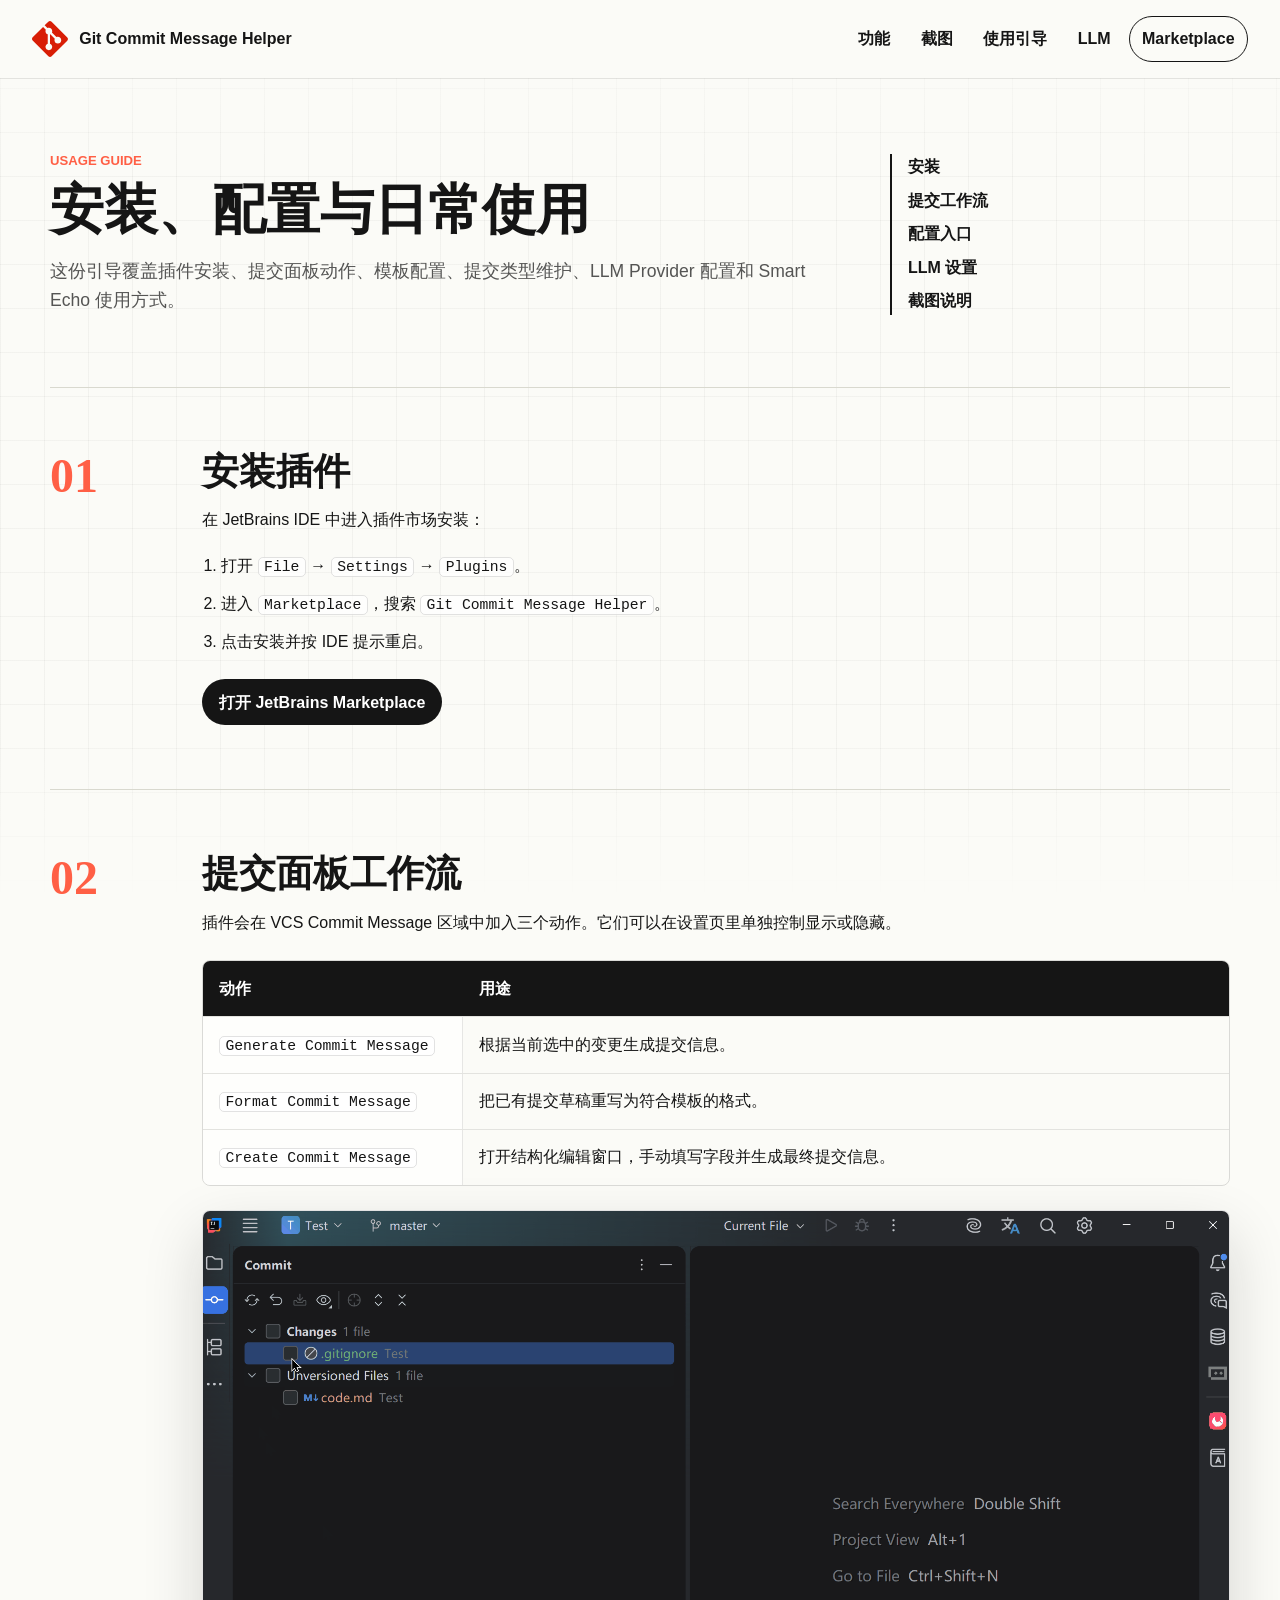
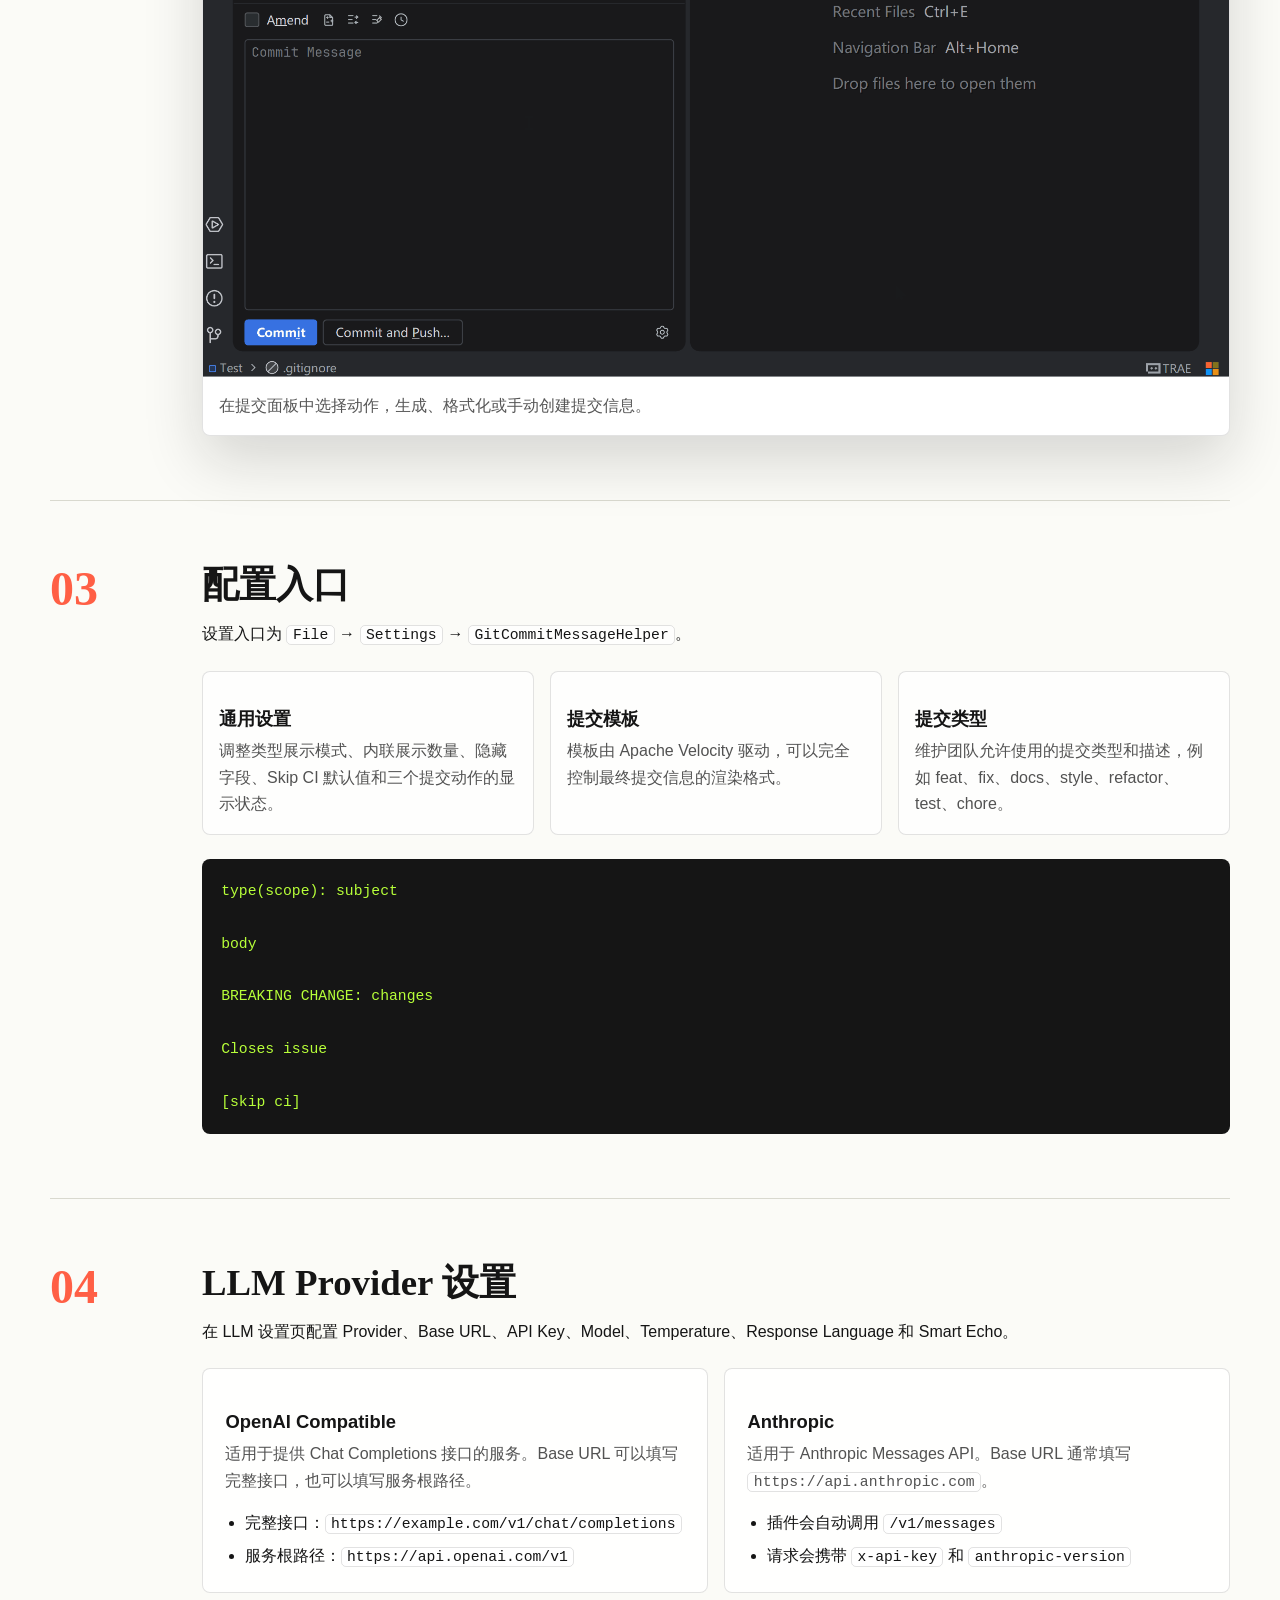
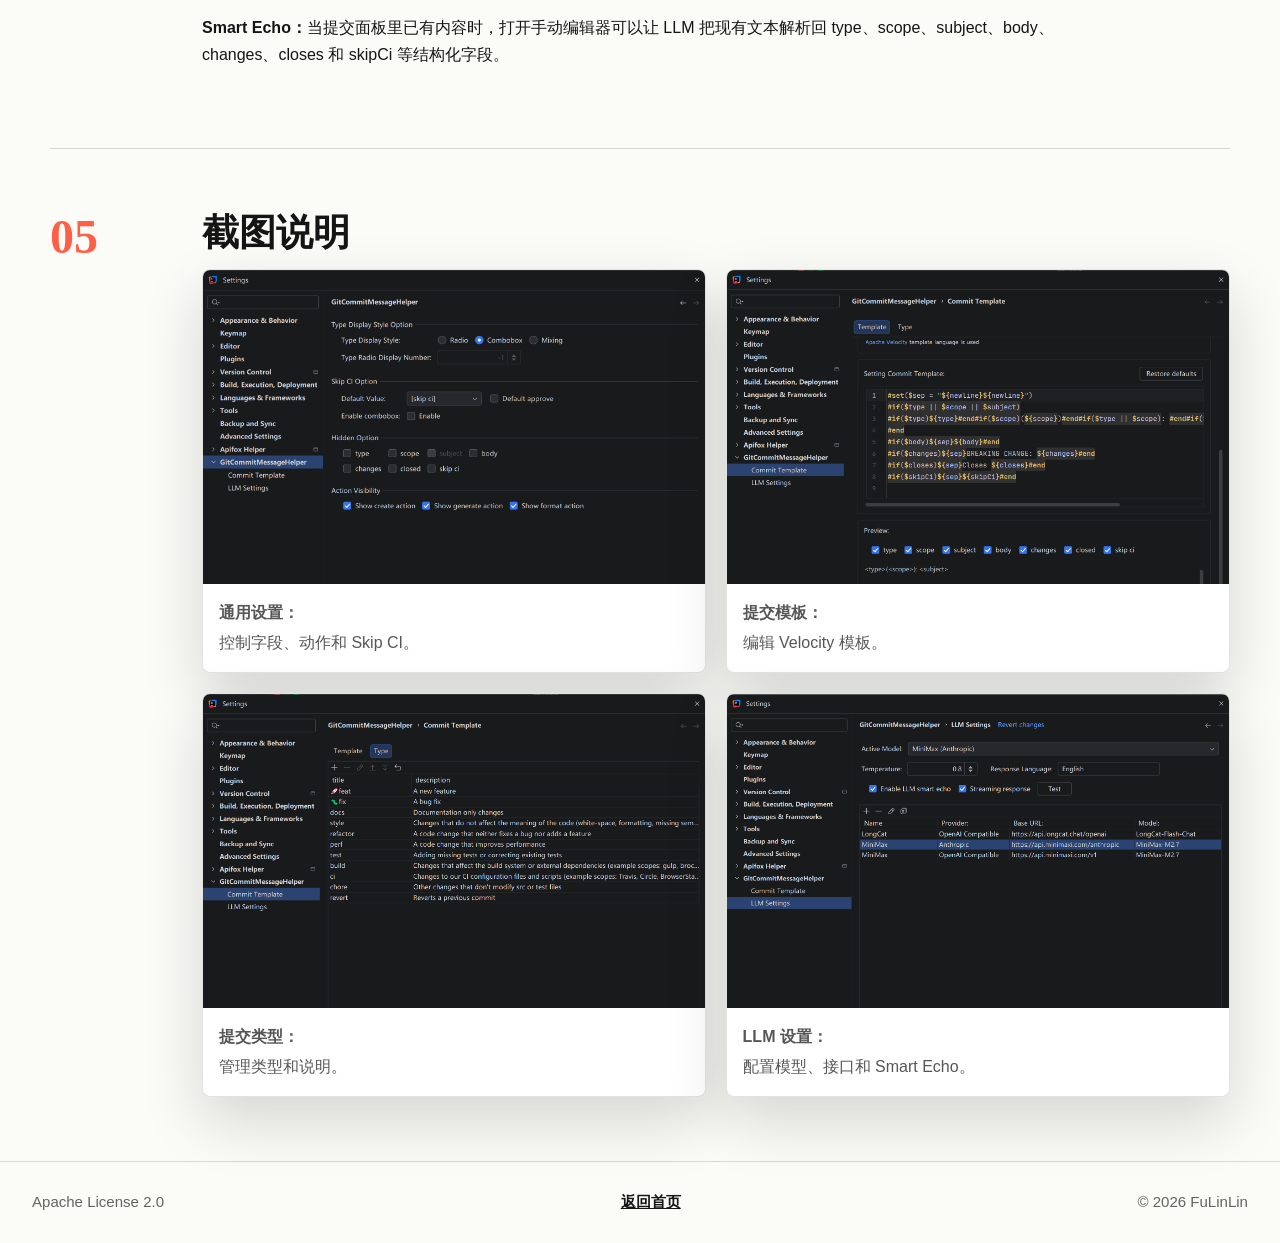
==== usage.html @ ea68f3cf "docs: add GitHub Pages site" ====
<!doctype html>
<html lang="zh-CN">
<head>
  <meta charset="utf-8">
  <meta name="viewport" content="width=device-width, initial-scale=1">
  <title>使用引导 | Git Commit Message Helper</title>
  <meta name="description" content="Git Commit Message Helper 的安装、配置、截图和 LLM 使用引导。">
  <link rel="canonical" href="https://autismsuperman.github.io/git-commit-message-helper/usage.html">
  <link rel="icon" href="assets/brand/pluginIcon.svg" type="image/svg+xml">
  <link rel="apple-touch-icon" href="assets/brand/icon.png">
  <link rel="stylesheet" href="styles.css">
</head>
<body>
  <a class="skip-link" href="#main">跳到主要内容</a>

  <header class="site-header site-header--solid" data-site-header>
    <a class="brand" href="./" aria-label="Git Commit Message Helper 首页">
      <img src="assets/brand/pluginIcon.svg" alt="" width="36" height="36">
      <span>Git Commit Message Helper</span>
    </a>

    <button class="nav-toggle" type="button" aria-label="打开导航" aria-expanded="false" data-nav-toggle>
      <span></span>
      <span></span>
    </button>

    <nav class="site-nav" aria-label="主导航" data-site-nav>
      <a href="./#features">功能</a>
      <a href="#screenshots">截图</a>
      <a href="usage.html" aria-current="page">使用引导</a>
      <a href="./#llm">LLM</a>
      <a class="nav-pill" href="https://plugins.jetbrains.com/plugin/13477-git-commit-message-helper">Marketplace</a>
    </nav>
  </header>

  <main id="main">
    <section class="guide-hero" aria-labelledby="guide-page-title">
      <div class="guide-hero__copy">
        <p class="eyebrow">Usage guide</p>
        <h1 id="guide-page-title">安装、配置与日常使用</h1>
        <p>这份引导覆盖插件安装、提交面板动作、模板配置、提交类型维护、LLM Provider 配置和 Smart Echo 使用方式。</p>
      </div>
      <nav class="guide-toc" aria-label="使用引导目录">
        <a href="#install">安装</a>
        <a href="#workflow">提交工作流</a>
        <a href="#settings">配置入口</a>
        <a href="#llm-setup">LLM 设置</a>
        <a href="#screenshots">截图说明</a>
      </nav>
    </section>

    <section class="guide-section" id="install" aria-labelledby="install-title">
      <div class="guide-section__label">01</div>
      <div class="guide-section__content">
        <h2 id="install-title">安装插件</h2>
        <p>在 JetBrains IDE 中进入插件市场安装：</p>
        <ol class="steps">
          <li>打开 <code>File</code> → <code>Settings</code> → <code>Plugins</code>。</li>
          <li>进入 <code>Marketplace</code>，搜索 <code>Git Commit Message Helper</code>。</li>
          <li>点击安装并按 IDE 提示重启。</li>
        </ol>
        <a class="button button--dark" href="https://plugins.jetbrains.com/plugin/13477-git-commit-message-helper">打开 JetBrains Marketplace</a>
      </div>
    </section>

    <section class="guide-section" id="workflow" aria-labelledby="workflow-guide-title">
      <div class="guide-section__label">02</div>
      <div class="guide-section__content">
        <h2 id="workflow-guide-title">提交面板工作流</h2>
        <p>插件会在 VCS Commit Message 区域中加入三个动作。它们可以在设置页里单独控制显示或隐藏。</p>
        <div class="action-table" role="table" aria-label="提交面板动作">
          <div role="row">
            <span role="columnheader">动作</span>
            <span role="columnheader">用途</span>
          </div>
          <div role="row">
            <span role="cell"><code>Generate Commit Message</code></span>
            <span role="cell">根据当前选中的变更生成提交信息。</span>
          </div>
          <div role="row">
            <span role="cell"><code>Format Commit Message</code></span>
            <span role="cell">把已有提交草稿重写为符合模板的格式。</span>
          </div>
          <div role="row">
            <span role="cell"><code>Create Commit Message</code></span>
            <span role="cell">打开结构化编辑窗口，手动填写字段并生成最终提交信息。</span>
          </div>
        </div>
        <figure class="guide-shot">
          <img src="assets/screenshots/operation.gif" alt="在 IntelliJ 提交面板中使用 Git Commit Message Helper 的操作演示">
          <figcaption>在提交面板中选择动作，生成、格式化或手动创建提交信息。</figcaption>
        </figure>
      </div>
    </section>

    <section class="guide-section" id="settings" aria-labelledby="settings-title">
      <div class="guide-section__label">03</div>
      <div class="guide-section__content">
        <h2 id="settings-title">配置入口</h2>
        <p>设置入口为 <code>File</code> → <code>Settings</code> → <code>GitCommitMessageHelper</code>。</p>
        <div class="settings-grid">
          <article>
            <h3>通用设置</h3>
            <p>调整类型展示模式、内联展示数量、隐藏字段、Skip CI 默认值和三个提交动作的显示状态。</p>
          </article>
          <article>
            <h3>提交模板</h3>
            <p>模板由 Apache Velocity 驱动，可以完全控制最终提交信息的渲染格式。</p>
          </article>
          <article>
            <h3>提交类型</h3>
            <p>维护团队允许使用的提交类型和描述，例如 feat、fix、docs、style、refactor、test、chore。</p>
          </article>
        </div>
        <pre class="template-sample"><code>type(scope): subject

body

BREAKING CHANGE: changes

Closes issue

[skip ci]</code></pre>
      </div>
    </section>

    <section class="guide-section" id="llm-setup" aria-labelledby="llm-setup-title">
      <div class="guide-section__label">04</div>
      <div class="guide-section__content">
        <h2 id="llm-setup-title">LLM Provider 设置</h2>
        <p>在 LLM 设置页配置 Provider、Base URL、API Key、Model、Temperature、Response Language 和 Smart Echo。</p>
        <div class="provider-grid provider-grid--guide">
          <article class="provider">
            <h3>OpenAI Compatible</h3>
            <p>适用于提供 Chat Completions 接口的服务。Base URL 可以填写完整接口，也可以填写服务根路径。</p>
            <ul>
              <li>完整接口：<code>https://example.com/v1/chat/completions</code></li>
              <li>服务根路径：<code>https://api.openai.com/v1</code></li>
            </ul>
          </article>
          <article class="provider">
            <h3>Anthropic</h3>
            <p>适用于 Anthropic Messages API。Base URL 通常填写 <code>https://api.anthropic.com</code>。</p>
            <ul>
              <li>插件会自动调用 <code>/v1/messages</code></li>
              <li>请求会携带 <code>x-api-key</code> 和 <code>anthropic-version</code></li>
            </ul>
          </article>
        </div>
        <p><strong>Smart Echo：</strong>当提交面板里已有内容时，打开手动编辑器可以让 LLM 把现有文本解析回 type、scope、subject、body、changes、closes 和 skipCi 等结构化字段。</p>
      </div>
    </section>

    <section class="guide-section" id="screenshots" aria-labelledby="screenshots-guide-title">
      <div class="guide-section__label">05</div>
      <div class="guide-section__content">
        <h2 id="screenshots-guide-title">截图说明</h2>
        <div class="manual-gallery">
          <figure>
            <img src="assets/screenshots/settings-0.png" alt="通用设置截图">
            <figcaption><strong>通用设置：</strong>控制字段、动作和 Skip CI。</figcaption>
          </figure>
          <figure>
            <img src="assets/screenshots/settings-1.png" alt="提交模板设置截图">
            <figcaption><strong>提交模板：</strong>编辑 Velocity 模板。</figcaption>
          </figure>
          <figure>
            <img src="assets/screenshots/settings-2.png" alt="提交类型设置截图">
            <figcaption><strong>提交类型：</strong>管理类型和说明。</figcaption>
          </figure>
          <figure>
            <img src="assets/screenshots/settings-3.png" alt="LLM 设置截图">
            <figcaption><strong>LLM 设置：</strong>配置模型、接口和 Smart Echo。</figcaption>
          </figure>
        </div>
      </div>
    </section>
  </main>

  <footer class="site-footer">
    <span>Apache License 2.0</span>
    <span><a href="./">返回首页</a></span>
    <span>© <span data-year></span> FuLinLin</span>
  </footer>

  <script src="app.js"></script>
</body>
</html>
---- styles.css ----
:root {
  --ink: #151515;
  --ink-2: #2b2c2b;
  --paper: #fbfbf7;
  --paper-2: #efefe7;
  --line: #d9d9cf;
  --green: #b7ff39;
  --teal: #00a8a8;
  --coral: #ff5f45;
  --gold: #d9a321;
  --white: #ffffff;
  --shadow: 0 24px 60px rgba(21, 21, 21, 0.16);
}

* {
  box-sizing: border-box;
}

html {
  scroll-behavior: smooth;
}

body {
  margin: 0;
  background: var(--paper);
  color: var(--ink);
  font-family: Aptos, "Segoe UI", "Microsoft YaHei", sans-serif;
  font-size: 16px;
  line-height: 1.65;
  letter-spacing: 0;
}

body::before {
  position: fixed;
  inset: 0;
  z-index: -1;
  pointer-events: none;
  content: "";
  background:
    linear-gradient(90deg, rgba(21, 21, 21, 0.04) 1px, transparent 1px),
    linear-gradient(rgba(21, 21, 21, 0.035) 1px, transparent 1px);
  background-size: 44px 44px;
  mask-image: linear-gradient(to bottom, transparent, black 18%, black 82%, transparent);
}

a {
  color: inherit;
}

img {
  display: block;
  max-width: 100%;
}

code {
  border: 1px solid rgba(21, 21, 21, 0.12);
  border-radius: 5px;
  background: rgba(255, 255, 255, 0.72);
  padding: 0.05rem 0.34rem;
  font-family: "Cascadia Mono", "JetBrains Mono", Consolas, monospace;
  font-size: 0.92em;
}

.skip-link {
  position: fixed;
  top: 12px;
  left: 12px;
  z-index: 80;
  transform: translateY(-150%);
  border-radius: 999px;
  background: var(--green);
  color: var(--ink);
  padding: 0.55rem 0.85rem;
  font-weight: 800;
  text-decoration: none;
}

.skip-link:focus {
  transform: translateY(0);
}

.site-header {
  position: fixed;
  top: 0;
  left: 0;
  right: 0;
  z-index: 70;
  display: flex;
  align-items: center;
  justify-content: space-between;
  gap: 1rem;
  padding: 16px 32px;
  color: var(--white);
  transition: background 180ms ease, box-shadow 180ms ease, color 180ms ease;
}

.site-header.is-scrolled,
.site-header--solid {
  background: rgba(251, 251, 247, 0.94);
  color: var(--ink);
  box-shadow: 0 1px 0 rgba(21, 21, 21, 0.1);
  backdrop-filter: blur(18px);
}

.brand {
  display: inline-flex;
  align-items: center;
  gap: 0.7rem;
  min-width: 0;
  font-weight: 850;
  text-decoration: none;
}

.brand img {
  flex: 0 0 auto;
  border-radius: 8px;
}

.brand span {
  overflow: hidden;
  text-overflow: ellipsis;
  white-space: nowrap;
}

.site-nav {
  display: flex;
  align-items: center;
  gap: 0.35rem;
  font-weight: 760;
}

.site-nav a {
  border-radius: 999px;
  padding: 0.54rem 0.78rem;
  text-decoration: none;
}

.site-nav a:hover,
.site-nav a:focus-visible {
  background: rgba(255, 255, 255, 0.15);
  outline: none;
}

.site-header.is-scrolled .site-nav a:hover,
.site-header.is-scrolled .site-nav a:focus-visible,
.site-header--solid .site-nav a:hover,
.site-header--solid .site-nav a:focus-visible {
  background: rgba(21, 21, 21, 0.07);
}

.site-nav .nav-pill {
  border: 1px solid currentColor;
}

.nav-toggle {
  display: none;
  position: relative;
  width: 44px;
  height: 44px;
  border: 1px solid currentColor;
  border-radius: 999px;
  background: transparent;
  color: inherit;
}

.nav-toggle span {
  position: absolute;
  left: 12px;
  right: 12px;
  height: 2px;
  background: currentColor;
  transition: transform 180ms ease, top 180ms ease;
}

.nav-toggle span:first-child {
  top: 16px;
}

.nav-toggle span:last-child {
  top: 25px;
}

.nav-toggle[aria-expanded="true"] span:first-child {
  top: 21px;
  transform: rotate(45deg);
}

.nav-toggle[aria-expanded="true"] span:last-child {
  top: 21px;
  transform: rotate(-45deg);
}

.hero {
  position: relative;
  display: flex;
  align-items: flex-end;
  min-height: 88vh;
  overflow: hidden;
  background: var(--ink);
  color: var(--white);
}

.hero__image {
  position: absolute;
  inset: 0;
  width: 100%;
  height: 100%;
  object-fit: cover;
  opacity: 0.58;
  filter: saturate(1.05) contrast(1.02);
}

.hero__shade {
  position: absolute;
  inset: 0;
  background:
    linear-gradient(90deg, rgba(21, 21, 21, 0.94), rgba(21, 21, 21, 0.72) 46%, rgba(21, 21, 21, 0.22)),
    linear-gradient(0deg, rgba(21, 21, 21, 0.84), transparent 42%);
}

.hero__content {
  position: relative;
  width: min(1180px, calc(100% - 48px));
  margin: 0 auto;
  padding: 160px 0 76px;
}

.hero__kicker,
.eyebrow {
  margin: 0 0 0.78rem;
  color: var(--coral);
  font-size: 0.82rem;
  font-weight: 900;
  text-transform: uppercase;
}

.hero h1,
.guide-hero h1,
.section h2,
.cta h2 {
  margin: 0;
  font-family: Georgia, "Times New Roman", "Microsoft YaHei", serif;
  font-weight: 700;
  line-height: 0.98;
  letter-spacing: 0;
}

.hero h1 {
  max-width: 880px;
  font-size: 5.7rem;
}

.hero h1 span {
  display: block;
}

.hero__lead {
  max-width: 760px;
  margin: 1.35rem 0 0;
  font-size: 1.22rem;
  color: rgba(255, 255, 255, 0.86);
}

.hero__actions,
.cta__actions {
  display: flex;
  flex-wrap: wrap;
  gap: 0.8rem;
  margin-top: 2rem;
}

.button {
  display: inline-flex;
  align-items: center;
  justify-content: center;
  gap: 0.55rem;
  min-height: 46px;
  border: 1px solid transparent;
  border-radius: 999px;
  padding: 0.72rem 1rem;
  font-weight: 860;
  line-height: 1.2;
  text-decoration: none;
  transition: transform 160ms ease, box-shadow 160ms ease, background 160ms ease;
}

.button:hover,
.button:focus-visible {
  transform: translateY(-2px);
  outline: none;
}

.button--primary {
  background: var(--green);
  color: var(--ink);
  box-shadow: 0 10px 28px rgba(183, 255, 57, 0.25);
}

.button--ghost {
  border-color: rgba(255, 255, 255, 0.46);
  color: var(--white);
  background: rgba(255, 255, 255, 0.08);
}

.button--dark {
  background: var(--ink);
  color: var(--white);
}

.button--ghost-dark {
  border-color: rgba(21, 21, 21, 0.28);
  color: var(--ink);
  background: rgba(255, 255, 255, 0.4);
}

.signal-list {
  display: flex;
  flex-wrap: wrap;
  gap: 0.65rem;
  margin: 2.1rem 0 0;
  padding: 0;
  list-style: none;
}

.signal-list li {
  border: 1px solid rgba(255, 255, 255, 0.28);
  border-radius: 999px;
  background: rgba(255, 255, 255, 0.08);
  padding: 0.42rem 0.72rem;
  color: rgba(255, 255, 255, 0.85);
  font-weight: 760;
}

.intro-band {
  display: grid;
  grid-template-columns: repeat(3, minmax(0, 1fr));
  border-bottom: 1px solid var(--line);
  background: var(--green);
}

.intro-band__item {
  display: flex;
  align-items: baseline;
  justify-content: center;
  gap: 0.75rem;
  min-height: 118px;
  border-right: 1px solid rgba(21, 21, 21, 0.2);
  padding: 1.25rem;
  font-weight: 820;
}

.intro-band__item:last-child {
  border-right: 0;
}

.metric {
  font-family: Georgia, "Times New Roman", serif;
  font-size: 2.4rem;
  font-weight: 700;
  line-height: 1;
}

.section {
  width: min(1180px, calc(100% - 48px));
  margin: 0 auto;
  padding: 104px 0;
}

.section--tight {
  padding-top: 92px;
}

.section--ink {
  width: 100%;
  margin: 0;
  padding: 108px max(24px, calc((100vw - 1180px) / 2));
  background: var(--ink);
  color: var(--white);
}

.section--guide {
  display: grid;
  grid-template-columns: 0.76fr 1.24fr;
  gap: 3rem;
  align-items: start;
  border-top: 1px solid var(--line);
  border-bottom: 1px solid var(--line);
}

.section__heading {
  max-width: 820px;
  margin-bottom: 2.5rem;
}

.section__heading--split {
  display: flex;
  align-items: end;
  justify-content: space-between;
  gap: 1.5rem;
  max-width: none;
}

.section h2,
.cta h2,
.guide-hero h1 {
  font-size: 3.4rem;
}

.section__heading p:not(.eyebrow) {
  margin: 0.8rem 0 0;
}

.feature-grid {
  display: grid;
  grid-template-columns: repeat(4, minmax(0, 1fr));
  gap: 1rem;
}

.feature-card {
  min-height: 268px;
  border: 1px solid rgba(21, 21, 21, 0.12);
  border-radius: 8px;
  background: rgba(255, 255, 255, 0.76);
  padding: 1.25rem;
  box-shadow: 0 10px 24px rgba(21, 21, 21, 0.06);
}

.feature-card__icon {
  display: inline-flex;
  align-items: center;
  justify-content: center;
  min-width: 42px;
  height: 30px;
  border-radius: 999px;
  background: var(--ink);
  color: var(--green);
  padding: 0 0.5rem;
  font-family: "Cascadia Mono", Consolas, monospace;
  font-size: 0.82rem;
  font-weight: 900;
}

.feature-card h3,
.workflow__step h3,
.guide-item h3,
.provider h3,
.settings-grid h3 {
  margin: 1.2rem 0 0.55rem;
  font-size: 1.15rem;
  line-height: 1.2;
}

.feature-card p,
.workflow__step p,
.guide-item p,
.provider p,
.settings-grid p {
  margin: 0;
  color: rgba(21, 21, 21, 0.74);
}

.section--ink .eyebrow {
  color: var(--green);
}

.workflow {
  display: grid;
  grid-template-columns: repeat(3, minmax(0, 1fr));
  gap: 1px;
  background: rgba(255, 255, 255, 0.14);
}

.workflow__step {
  min-height: 240px;
  background: var(--ink);
  padding: 1.4rem;
}

.workflow__step span {
  color: var(--green);
  font-family: Georgia, "Times New Roman", serif;
  font-size: 2rem;
  font-weight: 700;
}

.workflow__step p {
  color: rgba(255, 255, 255, 0.72);
}

.gallery-grid {
  display: grid;
  grid-template-columns: repeat(2, minmax(0, 1fr));
  gap: 1.2rem;
}

.shot {
  margin: 0;
  border: 1px solid rgba(21, 21, 21, 0.12);
  border-radius: 8px;
  overflow: hidden;
  background: var(--white);
  box-shadow: var(--shadow);
}

.shot--wide {
  grid-column: 1 / -1;
}

.shot__button {
  display: block;
  width: 100%;
  border: 0;
  background: var(--ink);
  padding: 0;
  cursor: zoom-in;
}

.shot__button img {
  width: 100%;
  aspect-ratio: 16 / 9;
  object-fit: cover;
  object-position: top left;
  transition: opacity 180ms ease, transform 220ms ease;
}

.shot__button:hover img,
.shot__button:focus-visible img {
  opacity: 0.88;
  transform: scale(1.01);
}

.shot figcaption,
.guide-shot figcaption,
.manual-gallery figcaption {
  display: grid;
  gap: 0.25rem;
  padding: 1rem;
  color: rgba(21, 21, 21, 0.72);
}

.shot figcaption strong {
  color: var(--ink);
}

.text-link {
  color: var(--teal);
  font-weight: 850;
  text-decoration-thickness: 2px;
  text-underline-offset: 5px;
}

.guide-list {
  display: grid;
  gap: 1rem;
}

.guide-item {
  display: grid;
  grid-template-columns: auto 1fr;
  gap: 1rem;
  border-top: 1px solid var(--line);
  padding-top: 1rem;
}

.guide-item__index {
  color: var(--coral);
  font-family: Georgia, "Times New Roman", serif;
  font-size: 1.8rem;
  font-weight: 700;
  line-height: 1;
}

.section--guide .button {
  grid-column: 2;
  justify-self: start;
  margin-top: 0.8rem;
}

.provider-grid {
  display: grid;
  grid-template-columns: repeat(2, minmax(0, 1fr));
  gap: 1rem;
}

.provider {
  border: 1px solid rgba(21, 21, 21, 0.12);
  border-radius: 8px;
  background: rgba(255, 255, 255, 0.82);
  padding: 1.4rem;
}

.provider ul {
  margin: 1rem 0 0;
  padding-left: 1.2rem;
}

.provider li + li {
  margin-top: 0.4rem;
}

.cta {
  display: flex;
  align-items: center;
  justify-content: space-between;
  gap: 2rem;
  margin: 24px;
  border-radius: 8px;
  background:
    linear-gradient(135deg, rgba(183, 255, 57, 0.94), rgba(0, 168, 168, 0.34)),
    var(--green);
  padding: 58px max(24px, calc((100vw - 1180px) / 2));
}

.cta .eyebrow {
  color: var(--ink);
}

.site-footer {
  display: flex;
  align-items: center;
  justify-content: space-between;
  gap: 1rem;
  padding: 28px 32px;
  border-top: 1px solid var(--line);
  color: rgba(21, 21, 21, 0.66);
  font-size: 0.94rem;
}

.site-footer a {
  color: var(--ink);
  font-weight: 760;
}

.preview-dialog {
  width: min(1120px, calc(100% - 32px));
  max-height: calc(100vh - 32px);
  border: 0;
  border-radius: 8px;
  background: var(--paper);
  padding: 1rem;
  box-shadow: 0 30px 90px rgba(0, 0, 0, 0.44);
}

.preview-dialog::backdrop {
  background: rgba(0, 0, 0, 0.68);
}

.preview-dialog h2 {
  margin: 0 3rem 1rem 0;
  font-size: 1.2rem;
}

.preview-dialog img {
  width: 100%;
  max-height: calc(100vh - 132px);
  object-fit: contain;
  background: var(--ink);
}

.dialog-close {
  position: absolute;
  top: 0.75rem;
  right: 0.75rem;
  width: 38px;
  height: 38px;
  border: 1px solid var(--line);
  border-radius: 999px;
  background: var(--white);
  font-size: 1.35rem;
  line-height: 1;
}

.guide-hero {
  display: grid;
  grid-template-columns: minmax(0, 1fr) 340px;
  gap: 3rem;
  align-items: end;
  width: min(1180px, calc(100% - 48px));
  margin: 0 auto;
  padding: 150px 0 72px;
}

.guide-hero__copy p:last-child {
  max-width: 760px;
  margin: 1.2rem 0 0;
  font-size: 1.1rem;
  color: rgba(21, 21, 21, 0.72);
}

.guide-toc {
  display: grid;
  gap: 0.45rem;
  border-left: 2px solid var(--ink);
  padding-left: 1rem;
  font-weight: 820;
}

.guide-toc a {
  text-decoration: none;
}

.guide-toc a:hover,
.guide-toc a:focus-visible {
  color: var(--teal);
  outline: none;
}

.guide-section {
  display: grid;
  grid-template-columns: 120px minmax(0, 1fr);
  gap: 2rem;
  width: min(1180px, calc(100% - 48px));
  margin: 0 auto;
  border-top: 1px solid var(--line);
  padding: 64px 0;
}

.guide-section__label {
  position: sticky;
  top: 96px;
  align-self: start;
  color: var(--coral);
  font-family: Georgia, "Times New Roman", serif;
  font-size: 3rem;
  font-weight: 700;
  line-height: 1;
}

.guide-section h2 {
  margin: 0 0 1rem;
  font-family: Georgia, "Times New Roman", "Microsoft YaHei", serif;
  font-size: 2.3rem;
  line-height: 1.08;
}

.guide-section p {
  max-width: 860px;
}

.steps {
  display: grid;
  gap: 0.72rem;
  margin: 1.2rem 0 1.5rem;
  padding-left: 1.2rem;
}

.action-table {
  display: grid;
  margin: 1.5rem 0;
  border: 1px solid rgba(21, 21, 21, 0.14);
  border-radius: 8px;
  overflow: hidden;
}

.action-table [role="row"] {
  display: grid;
  grid-template-columns: 260px 1fr;
}

.action-table [role="row"] + [role="row"] {
  border-top: 1px solid rgba(21, 21, 21, 0.1);
}

.action-table [role="columnheader"],
.action-table [role="cell"] {
  padding: 0.9rem 1rem;
}

.action-table [role="columnheader"] {
  background: var(--ink);
  color: var(--white);
  font-weight: 860;
}

.action-table [role="cell"]:first-child {
  border-right: 1px solid rgba(21, 21, 21, 0.1);
  background: rgba(255, 255, 255, 0.62);
}

.guide-shot,
.manual-gallery figure {
  margin: 1.5rem 0 0;
  border: 1px solid rgba(21, 21, 21, 0.12);
  border-radius: 8px;
  overflow: hidden;
  background: var(--white);
  box-shadow: var(--shadow);
}

.guide-shot img {
  width: 100%;
}

.settings-grid {
  display: grid;
  grid-template-columns: repeat(3, minmax(0, 1fr));
  gap: 1rem;
  margin-top: 1.5rem;
}

.settings-grid article {
  border: 1px solid rgba(21, 21, 21, 0.12);
  border-radius: 8px;
  background: rgba(255, 255, 255, 0.78);
  padding: 1rem;
}

.template-sample {
  overflow-x: auto;
  margin: 1.5rem 0 0;
  border-radius: 8px;
  background: var(--ink);
  color: var(--green);
  padding: 1.2rem;
}

.template-sample code {
  border: 0;
  background: transparent;
  color: inherit;
  padding: 0;
}

.provider-grid--guide {
  margin: 1.4rem 0;
}

.manual-gallery {
  display: grid;
  grid-template-columns: repeat(2, minmax(0, 1fr));
  gap: 1.2rem;
}

.manual-gallery figure {
  margin: 0;
}

.manual-gallery img {
  width: 100%;
  aspect-ratio: 16 / 10;
  object-fit: cover;
  object-position: top left;
}

@media (max-width: 980px) {
  .site-header {
    padding: 14px 20px;
  }

  .nav-toggle {
    display: inline-flex;
  }

  .site-nav {
    position: fixed;
    top: 68px;
    left: 16px;
    right: 16px;
    display: none;
    border: 1px solid rgba(21, 21, 21, 0.12);
    border-radius: 8px;
    background: rgba(251, 251, 247, 0.98);
    color: var(--ink);
    padding: 0.6rem;
    box-shadow: var(--shadow);
  }

  .site-nav.is-open {
    display: grid;
  }

  .site-nav a {
    border-radius: 6px;
  }

  .hero {
    min-height: 760px;
  }

  .hero__shade {
    background:
      linear-gradient(90deg, rgba(21, 21, 21, 0.94), rgba(21, 21, 21, 0.68)),
      linear-gradient(0deg, rgba(21, 21, 21, 0.86), transparent 44%);
  }

  .hero h1 {
    font-size: 4rem;
  }

  .feature-grid,
  .workflow,
  .provider-grid,
  .settings-grid {
    grid-template-columns: repeat(2, minmax(0, 1fr));
  }

  .section--guide,
  .guide-hero {
    grid-template-columns: 1fr;
  }

  .section--guide .button {
    grid-column: 1;
  }

  .guide-section {
    grid-template-columns: 84px minmax(0, 1fr);
  }
}

@media (max-width: 720px) {
  body {
    font-size: 15px;
  }

  .brand span {
    max-width: 230px;
  }

  .hero {
    min-height: 700px;
  }

  .hero__content {
    width: min(100% - 32px, 1180px);
    padding: 128px 0 54px;
  }

  .hero h1,
  .section h2,
  .cta h2,
  .guide-hero h1 {
    font-size: 2.6rem;
  }

  .hero__lead {
    font-size: 1.04rem;
  }

  .intro-band {
    grid-template-columns: 1fr;
  }

  .intro-band__item {
    justify-content: flex-start;
    min-height: 86px;
    border-right: 0;
    border-bottom: 1px solid rgba(21, 21, 21, 0.2);
  }

  .intro-band__item:last-child {
    border-bottom: 0;
  }

  .section,
  .guide-hero,
  .guide-section {
    width: min(100% - 32px, 1180px);
  }

  .section {
    padding: 72px 0;
  }

  .section--ink {
    width: 100%;
    padding: 72px 16px;
  }

  .section__heading--split {
    align-items: start;
    flex-direction: column;
  }

  .feature-grid,
  .workflow,
  .gallery-grid,
  .provider-grid,
  .settings-grid,
  .manual-gallery {
    grid-template-columns: 1fr;
  }

  .feature-card,
  .workflow__step {
    min-height: auto;
  }

  .cta {
    flex-direction: column;
    align-items: flex-start;
    margin: 16px;
    padding: 38px 20px;
  }

  .site-footer {
    align-items: flex-start;
    flex-direction: column;
    padding: 24px 20px;
  }

  .guide-hero {
    padding: 120px 0 48px;
  }

  .guide-section {
    grid-template-columns: 1fr;
    gap: 1rem;
    padding: 48px 0;
  }

  .guide-section__label {
    position: static;
    font-size: 2rem;
  }

  .action-table [role="row"] {
    grid-template-columns: 1fr;
  }

  .action-table [role="cell"]:first-child {
    border-right: 0;
    border-bottom: 1px solid rgba(21, 21, 21, 0.1);
  }
}

@media (max-width: 440px) {
  .site-header {
    padding: 12px 14px;
  }

  .brand span {
    max-width: 184px;
    font-size: 0.94rem;
  }

  .hero h1,
  .section h2,
  .cta h2,
  .guide-hero h1 {
    font-size: 2.1rem;
  }

  .button {
    width: 100%;
  }

  .hero__actions,
  .cta__actions {
    width: 100%;
  }
}

@media (prefers-reduced-motion: reduce) {
  *,
  *::before,
  *::after {
    scroll-behavior: auto !important;
    transition-duration: 0.01ms !important;
    animation-duration: 0.01ms !important;
    animation-iteration-count: 1 !important;
  }
}
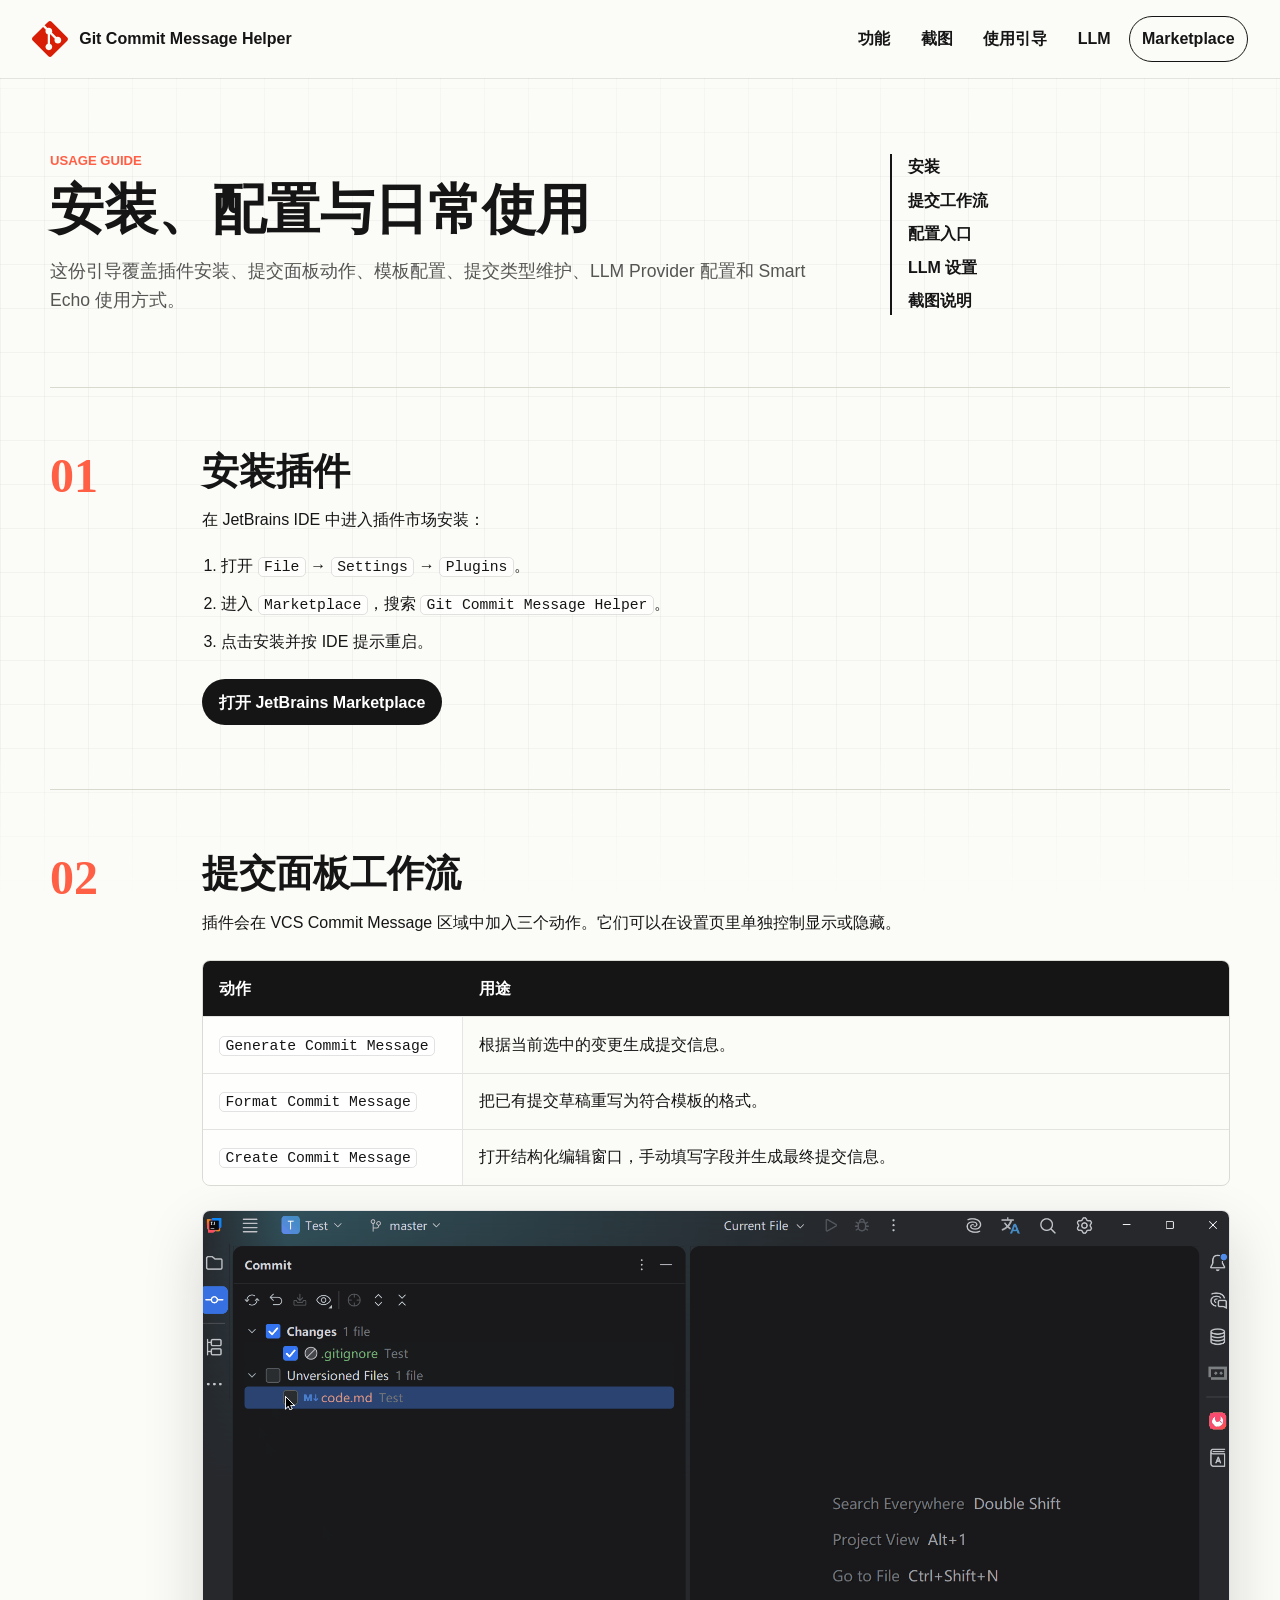
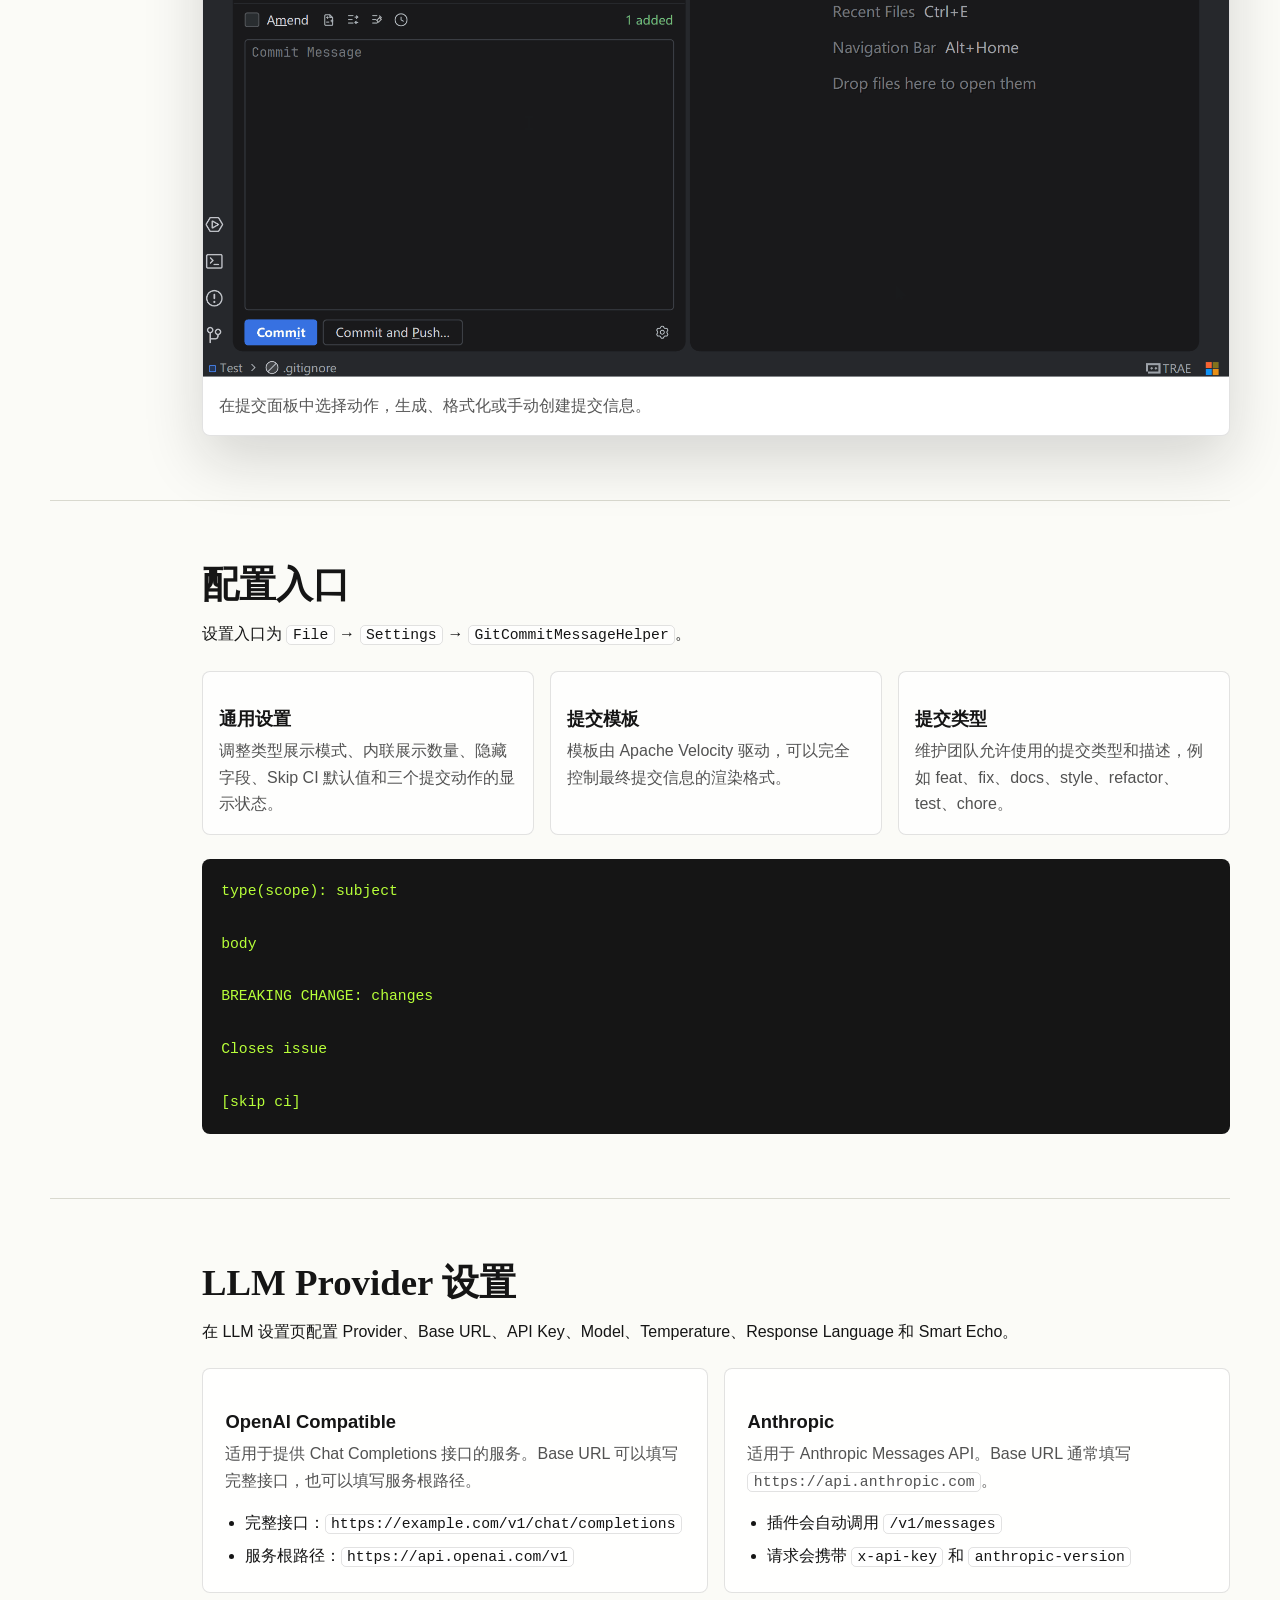
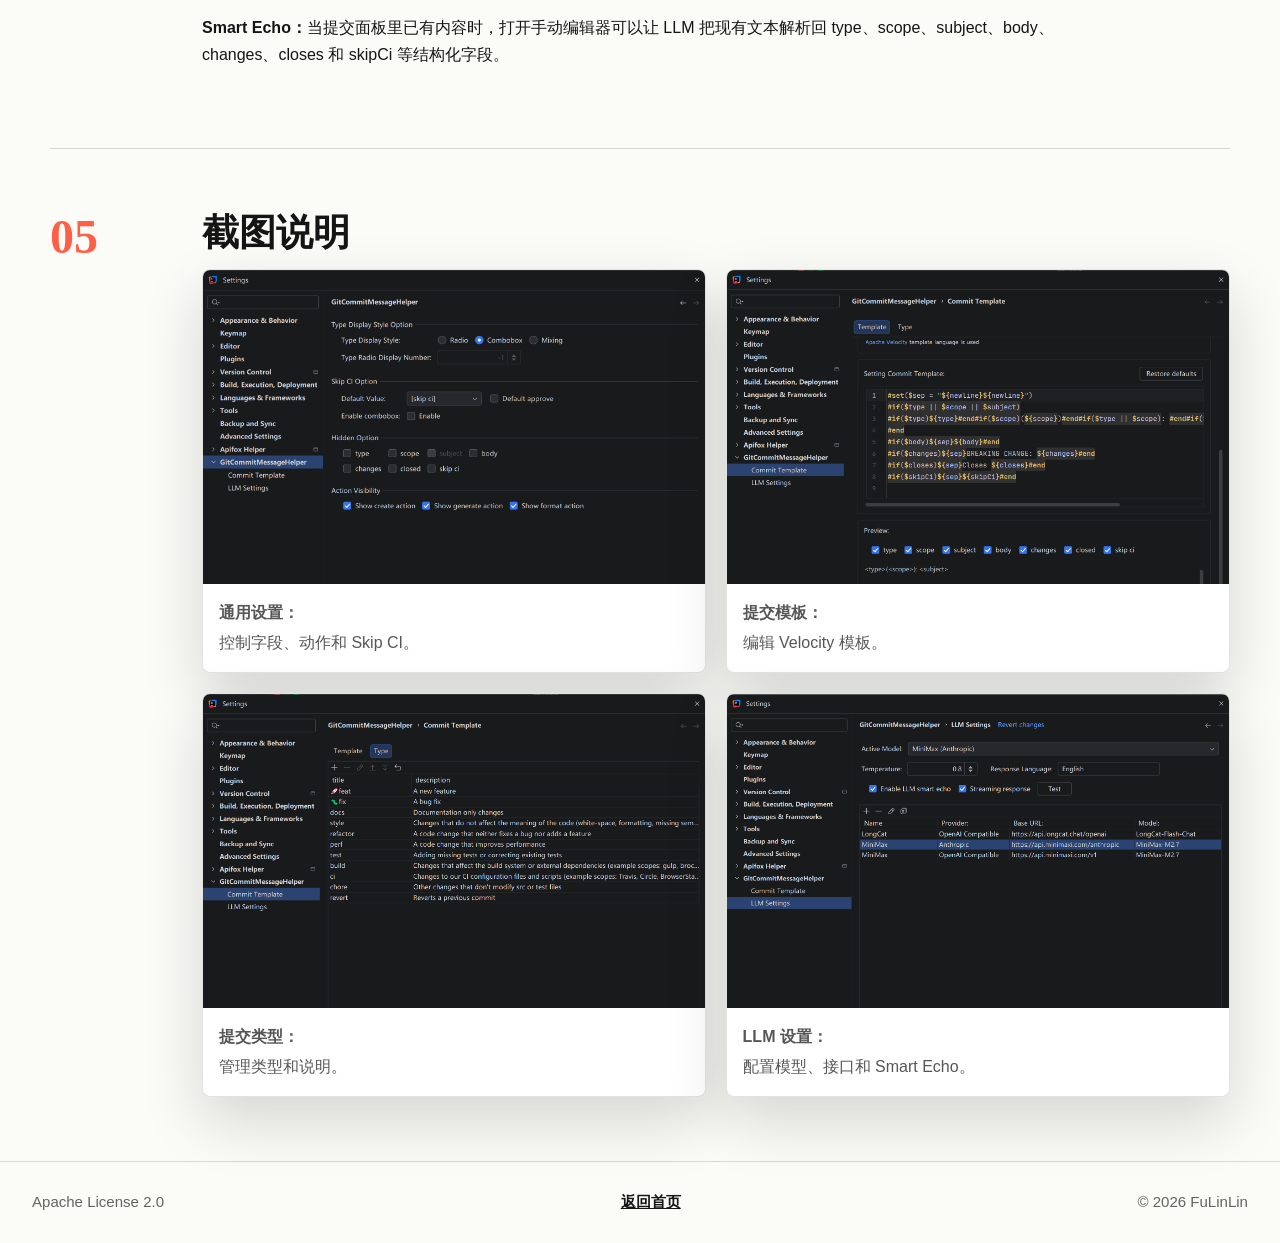
==== commit 236a15e4: "docs: update Pages custom domain" ====
--- a/usage.html
+++ b/usage.html
@@ -5,7 +5,7 @@
   <meta name="viewport" content="width=device-width, initial-scale=1">
   <title>使用引导 | Git Commit Message Helper</title>
   <meta name="description" content="Git Commit Message Helper 的安装、配置、截图和 LLM 使用引导。">
-  <link rel="canonical" href="https://autismsuperman.github.io/git-commit-message-helper/usage.html">
+  <link rel="canonical" href="https://commit.wangfulin.com/usage.html">
   <link rel="icon" href="assets/brand/pluginIcon.svg" type="image/svg+xml">
   <link rel="apple-touch-icon" href="assets/brand/icon.png">
   <link rel="stylesheet" href="styles.css">
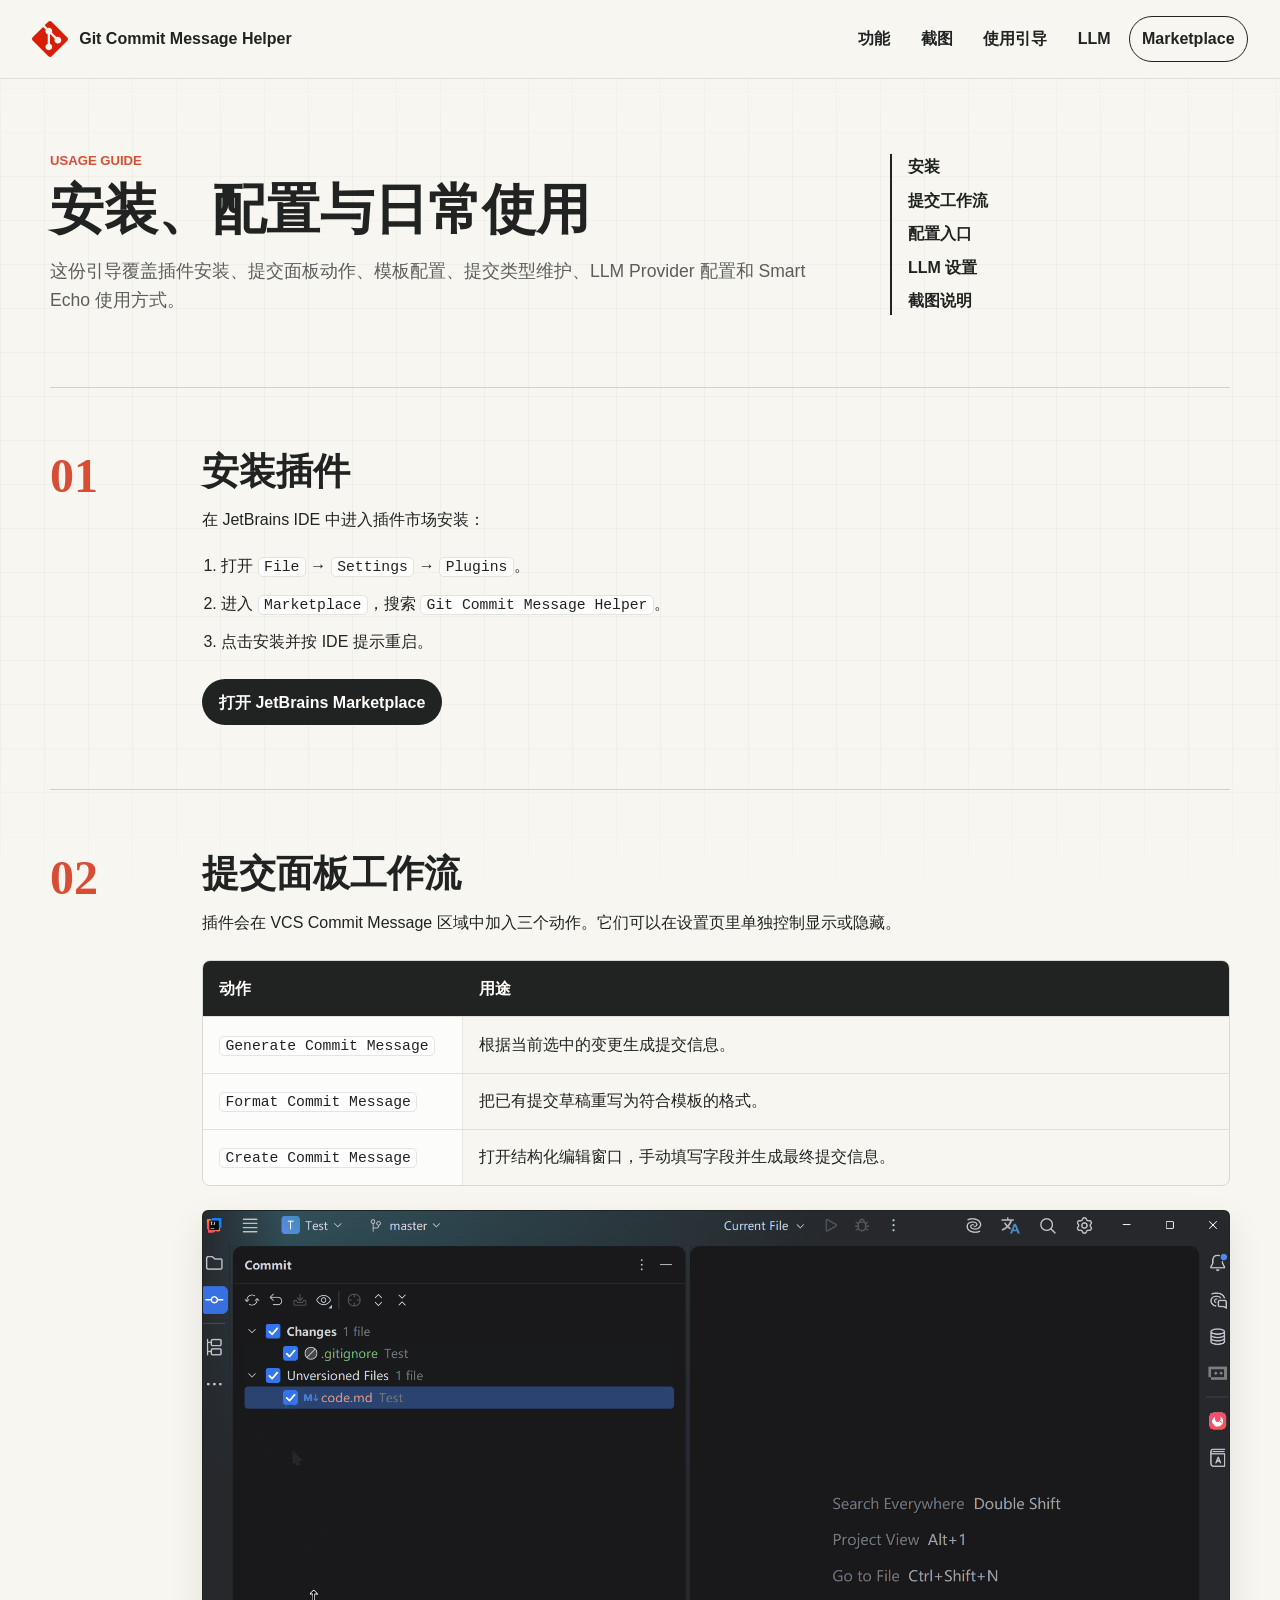
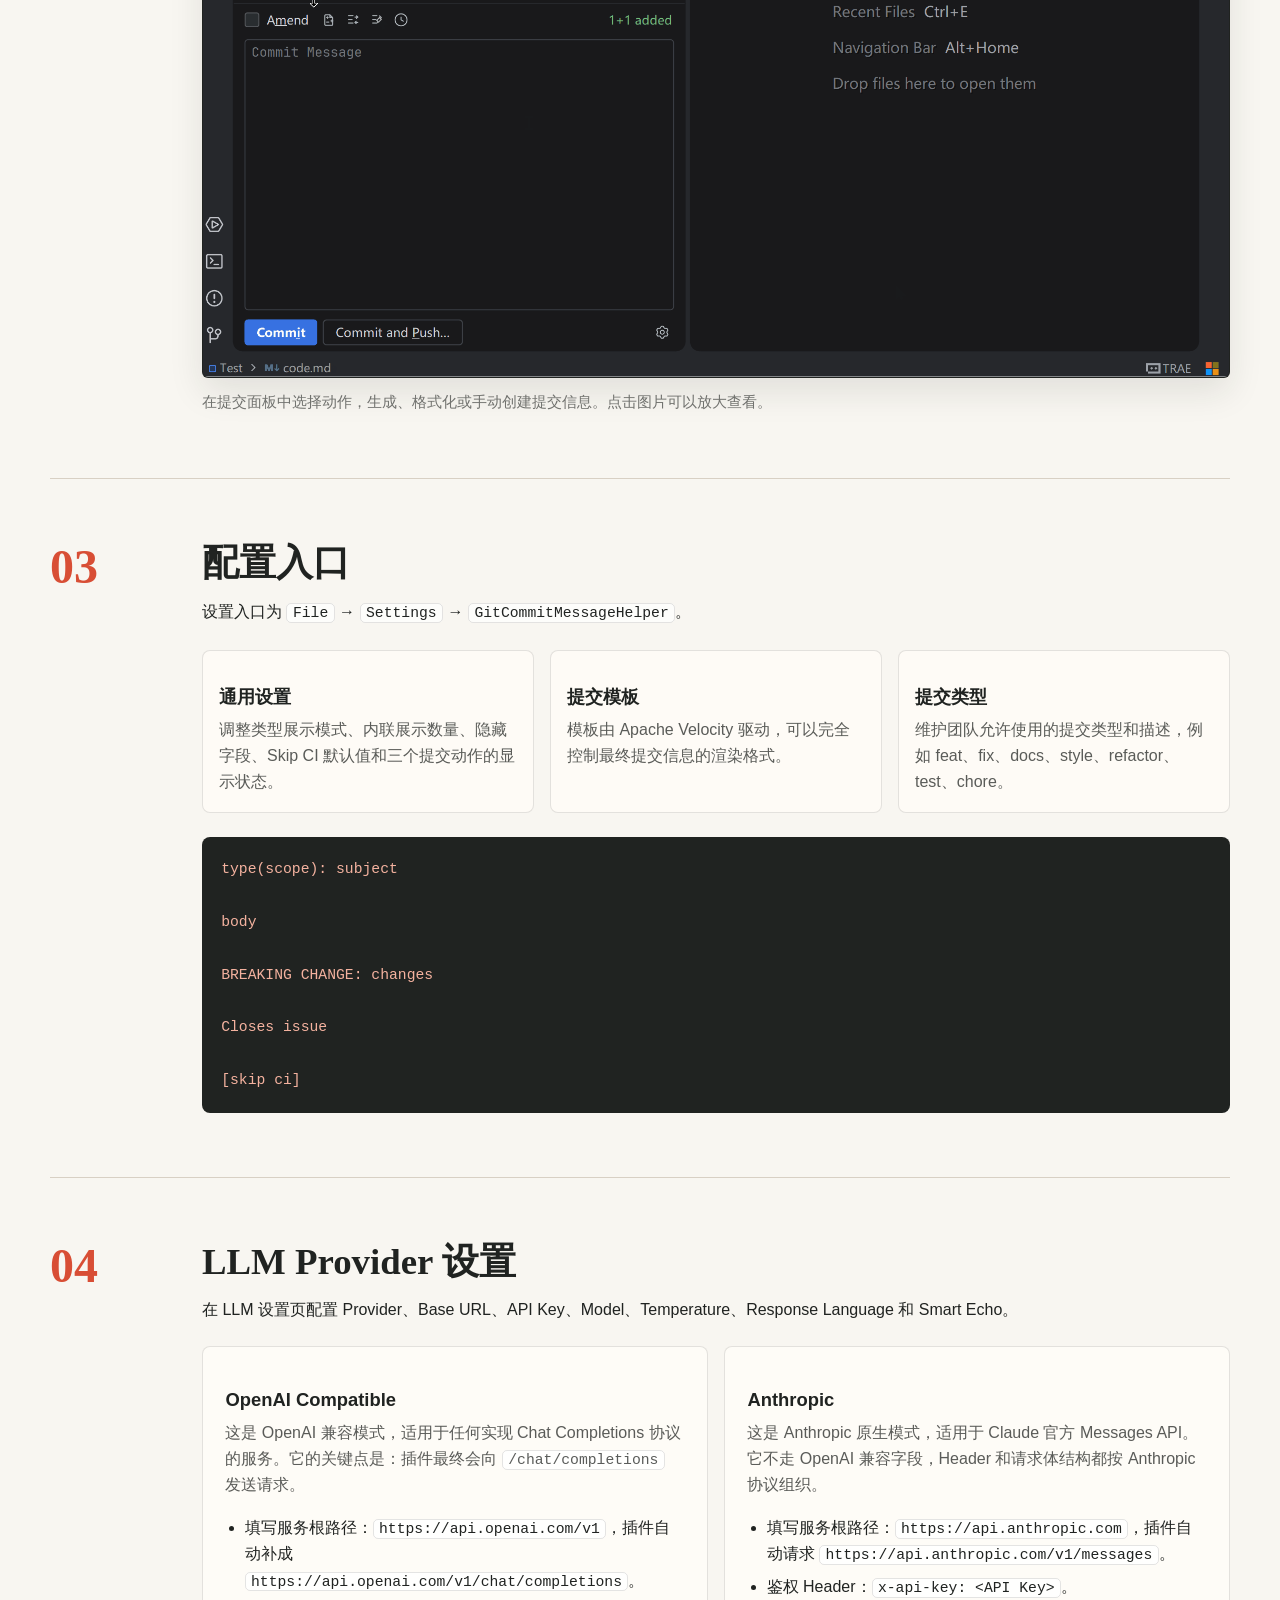
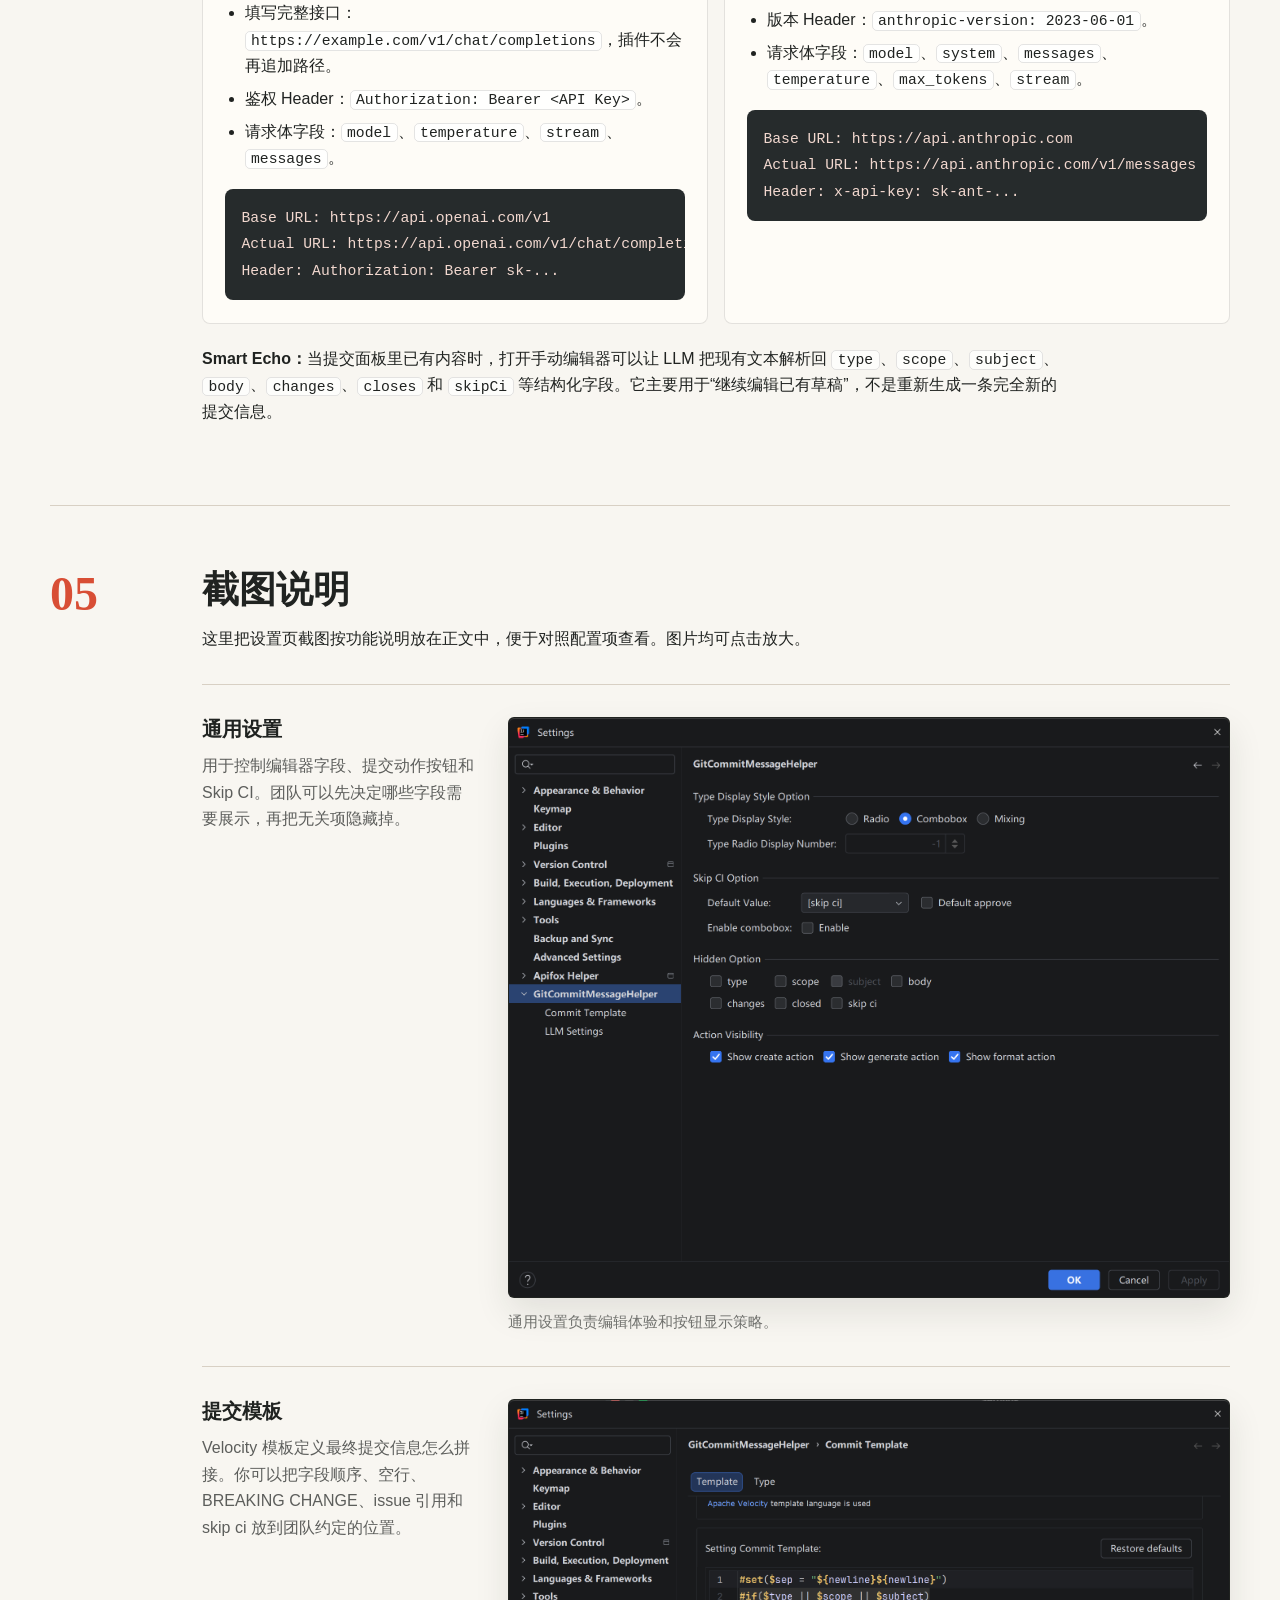
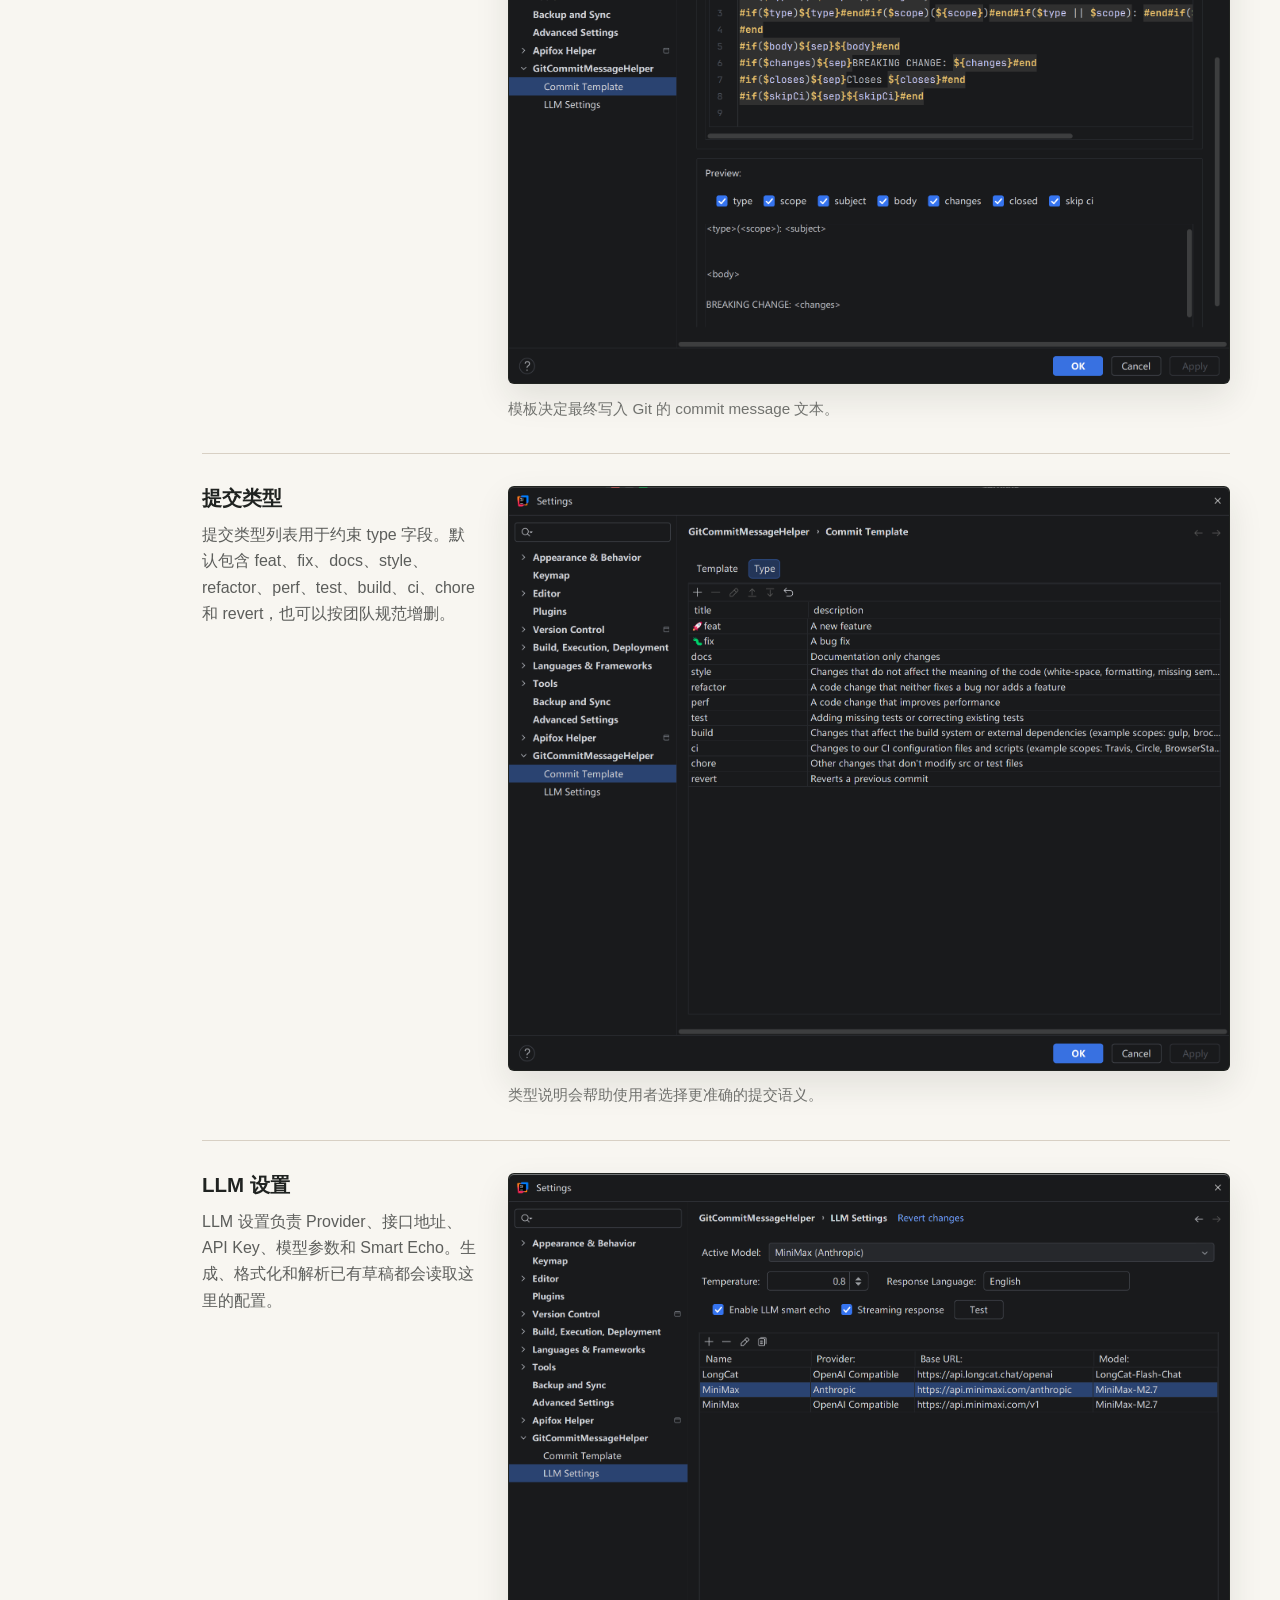
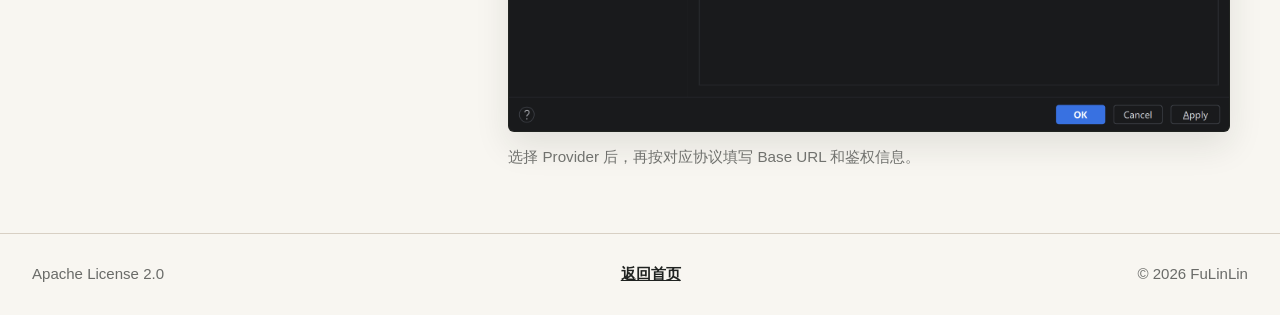
==== commit a6da68d5: "docs: refine Pages guide layout and theme" ====
--- a/usage.html
+++ b/usage.html
@@ -86,9 +86,11 @@
             <span role="cell">打开结构化编辑窗口，手动填写字段并生成最终提交信息。</span>
           </div>
         </div>
-        <figure class="guide-shot">
-          <img src="assets/screenshots/operation.gif" alt="在 IntelliJ 提交面板中使用 Git Commit Message Helper 的操作演示">
-          <figcaption>在提交面板中选择动作，生成、格式化或手动创建提交信息。</figcaption>
+        <figure class="article-figure guide-shot">
+          <button class="image-preview" type="button" data-preview="assets/screenshots/operation.gif" data-title="提交面板工作流">
+            <img src="assets/screenshots/operation.gif" alt="在 IntelliJ 提交面板中使用 Git Commit Message Helper 的操作演示">
+          </button>
+          <figcaption>在提交面板中选择动作，生成、格式化或手动创建提交信息。点击图片可以放大查看。</figcaption>
         </figure>
       </div>
     </section>
@@ -129,25 +131,35 @@
       <div class="guide-section__content">
         <h2 id="llm-setup-title">LLM Provider 设置</h2>
         <p>在 LLM 设置页配置 Provider、Base URL、API Key、Model、Temperature、Response Language 和 Smart Echo。</p>
-        <div class="provider-grid provider-grid--guide">
+        <div class="compat-stack provider-grid--guide">
           <article class="provider">
             <h3>OpenAI Compatible</h3>
-            <p>适用于提供 Chat Completions 接口的服务。Base URL 可以填写完整接口，也可以填写服务根路径。</p>
+            <p>这是 OpenAI 兼容模式，适用于任何实现 Chat Completions 协议的服务。它的关键点是：插件最终会向 <code>/chat/completions</code> 发送请求。</p>
             <ul>
-              <li>完整接口：<code>https://example.com/v1/chat/completions</code></li>
-              <li>服务根路径：<code>https://api.openai.com/v1</code></li>
+              <li>填写服务根路径：<code>https://api.openai.com/v1</code>，插件自动补成 <code>https://api.openai.com/v1/chat/completions</code>。</li>
+              <li>填写完整接口：<code>https://example.com/v1/chat/completions</code>，插件不会再追加路径。</li>
+              <li>鉴权 Header：<code>Authorization: Bearer &lt;API Key&gt;</code>。</li>
+              <li>请求体字段：<code>model</code>、<code>temperature</code>、<code>stream</code>、<code>messages</code>。</li>
             </ul>
+            <pre class="endpoint-sample"><code>Base URL: https://api.openai.com/v1
+Actual URL: https://api.openai.com/v1/chat/completions
+Header: Authorization: Bearer sk-...</code></pre>
           </article>
           <article class="provider">
             <h3>Anthropic</h3>
-            <p>适用于 Anthropic Messages API。Base URL 通常填写 <code>https://api.anthropic.com</code>。</p>
+            <p>这是 Anthropic 原生模式，适用于 Claude 官方 Messages API。它不走 OpenAI 兼容字段，Header 和请求体结构都按 Anthropic 协议组织。</p>
             <ul>
-              <li>插件会自动调用 <code>/v1/messages</code></li>
-              <li>请求会携带 <code>x-api-key</code> 和 <code>anthropic-version</code></li>
+              <li>填写服务根路径：<code>https://api.anthropic.com</code>，插件自动请求 <code>https://api.anthropic.com/v1/messages</code>。</li>
+              <li>鉴权 Header：<code>x-api-key: &lt;API Key&gt;</code>。</li>
+              <li>版本 Header：<code>anthropic-version: 2023-06-01</code>。</li>
+              <li>请求体字段：<code>model</code>、<code>system</code>、<code>messages</code>、<code>temperature</code>、<code>max_tokens</code>、<code>stream</code>。</li>
             </ul>
+            <pre class="endpoint-sample"><code>Base URL: https://api.anthropic.com
+Actual URL: https://api.anthropic.com/v1/messages
+Header: x-api-key: sk-ant-...</code></pre>
           </article>
         </div>
-        <p><strong>Smart Echo：</strong>当提交面板里已有内容时，打开手动编辑器可以让 LLM 把现有文本解析回 type、scope、subject、body、changes、closes 和 skipCi 等结构化字段。</p>
+        <p><strong>Smart Echo：</strong>当提交面板里已有内容时，打开手动编辑器可以让 LLM 把现有文本解析回 <code>type</code>、<code>scope</code>、<code>subject</code>、<code>body</code>、<code>changes</code>、<code>closes</code> 和 <code>skipCi</code> 等结构化字段。它主要用于“继续编辑已有草稿”，不是重新生成一条完全新的提交信息。</p>
       </div>
     </section>
 
@@ -155,24 +167,59 @@
       <div class="guide-section__label">05</div>
       <div class="guide-section__content">
         <h2 id="screenshots-guide-title">截图说明</h2>
-        <div class="manual-gallery">
-          <figure>
-            <img src="assets/screenshots/settings-0.png" alt="通用设置截图">
-            <figcaption><strong>通用设置：</strong>控制字段、动作和 Skip CI。</figcaption>
-          </figure>
-          <figure>
-            <img src="assets/screenshots/settings-1.png" alt="提交模板设置截图">
-            <figcaption><strong>提交模板：</strong>编辑 Velocity 模板。</figcaption>
-          </figure>
-          <figure>
-            <img src="assets/screenshots/settings-2.png" alt="提交类型设置截图">
-            <figcaption><strong>提交类型：</strong>管理类型和说明。</figcaption>
-          </figure>
-          <figure>
-            <img src="assets/screenshots/settings-3.png" alt="LLM 设置截图">
-            <figcaption><strong>LLM 设置：</strong>配置模型、接口和 Smart Echo。</figcaption>
-          </figure>
-        </div>
+        <p>这里把设置页截图按功能说明放在正文中，便于对照配置项查看。图片均可点击放大。</p>
+
+        <section class="article-block article-block--compact">
+          <div class="article-copy">
+            <h3>通用设置</h3>
+            <p>用于控制编辑器字段、提交动作按钮和 Skip CI。团队可以先决定哪些字段需要展示，再把无关项隐藏掉。</p>
+          </div>
+          <figure class="article-figure">
+            <button class="image-preview" type="button" data-preview="assets/screenshots/settings-0.png" data-title="通用设置">
+              <img src="assets/screenshots/settings-0.png" alt="通用设置截图">
+            </button>
+            <figcaption>通用设置负责编辑体验和按钮显示策略。</figcaption>
+          </figure>
+        </section>
+
+        <section class="article-block article-block--compact">
+          <div class="article-copy">
+            <h3>提交模板</h3>
+            <p>Velocity 模板定义最终提交信息怎么拼接。你可以把字段顺序、空行、BREAKING CHANGE、issue 引用和 skip ci 放到团队约定的位置。</p>
+          </div>
+          <figure class="article-figure">
+            <button class="image-preview" type="button" data-preview="assets/screenshots/settings-1.png" data-title="提交模板">
+              <img src="assets/screenshots/settings-1.png" alt="提交模板设置截图">
+            </button>
+            <figcaption>模板决定最终写入 Git 的 commit message 文本。</figcaption>
+          </figure>
+        </section>
+
+        <section class="article-block article-block--compact">
+          <div class="article-copy">
+            <h3>提交类型</h3>
+            <p>提交类型列表用于约束 type 字段。默认包含 feat、fix、docs、style、refactor、perf、test、build、ci、chore 和 revert，也可以按团队规范增删。</p>
+          </div>
+          <figure class="article-figure">
+            <button class="image-preview" type="button" data-preview="assets/screenshots/settings-2.png" data-title="提交类型">
+              <img src="assets/screenshots/settings-2.png" alt="提交类型设置截图">
+            </button>
+            <figcaption>类型说明会帮助使用者选择更准确的提交语义。</figcaption>
+          </figure>
+        </section>
+
+        <section class="article-block article-block--compact">
+          <div class="article-copy">
+            <h3>LLM 设置</h3>
+            <p>LLM 设置负责 Provider、接口地址、API Key、模型参数和 Smart Echo。生成、格式化和解析已有草稿都会读取这里的配置。</p>
+          </div>
+          <figure class="article-figure">
+            <button class="image-preview" type="button" data-preview="assets/screenshots/settings-3.png" data-title="LLM 设置">
+              <img src="assets/screenshots/settings-3.png" alt="LLM 设置截图">
+            </button>
+            <figcaption>选择 Provider 后，再按对应协议填写 Base URL 和鉴权信息。</figcaption>
+          </figure>
+        </section>
       </div>
     </section>
   </main>
@@ -183,6 +230,12 @@
     <span>© <span data-year></span> FuLinLin</span>
   </footer>
 
+  <dialog class="preview-dialog" data-preview-dialog aria-label="截图预览">
+    <button class="dialog-close" type="button" aria-label="关闭预览" data-dialog-close>×</button>
+    <h2 data-dialog-title>截图预览</h2>
+    <img src="" alt="" data-dialog-image>
+  </dialog>
+
   <script src="app.js"></script>
 </body>
 </html>
--- a/styles.css
+++ b/styles.css
@@ -1,15 +1,15 @@
 :root {
-  --ink: #151515;
-  --ink-2: #2b2c2b;
-  --paper: #fbfbf7;
-  --paper-2: #efefe7;
-  --line: #d9d9cf;
-  --green: #b7ff39;
-  --teal: #00a8a8;
-  --coral: #ff5f45;
-  --gold: #d9a321;
-  --white: #ffffff;
-  --shadow: 0 24px 60px rgba(21, 21, 21, 0.16);
+  --ink: #202321;
+  --ink-2: #343a3d;
+  --paper: #f8f6f1;
+  --paper-2: #ede8de;
+  --line: #d8d0c4;
+  --accent: #d84e35;
+  --accent-strong: #aa3524;
+  --blue: #2f6f8f;
+  --amber: #b98232;
+  --white: #fffdfa;
+  --shadow: 0 22px 58px rgba(32, 35, 33, 0.13);
 }
 
 * {
@@ -37,8 +37,8 @@
   pointer-events: none;
   content: "";
   background:
-    linear-gradient(90deg, rgba(21, 21, 21, 0.04) 1px, transparent 1px),
-    linear-gradient(rgba(21, 21, 21, 0.035) 1px, transparent 1px);
+    linear-gradient(90deg, rgba(32, 35, 33, 0.035) 1px, transparent 1px),
+    linear-gradient(rgba(32, 35, 33, 0.03) 1px, transparent 1px);
   background-size: 44px 44px;
   mask-image: linear-gradient(to bottom, transparent, black 18%, black 82%, transparent);
 }
@@ -53,7 +53,7 @@
 }
 
 code {
-  border: 1px solid rgba(21, 21, 21, 0.12);
+  border: 1px solid rgba(32, 35, 33, 0.12);
   border-radius: 5px;
   background: rgba(255, 255, 255, 0.72);
   padding: 0.05rem 0.34rem;
@@ -68,8 +68,8 @@
   z-index: 80;
   transform: translateY(-150%);
   border-radius: 999px;
-  background: var(--green);
-  color: var(--ink);
+  background: var(--accent);
+  color: var(--white);
   padding: 0.55rem 0.85rem;
   font-weight: 800;
   text-decoration: none;
@@ -96,9 +96,9 @@
 
 .site-header.is-scrolled,
 .site-header--solid {
-  background: rgba(251, 251, 247, 0.94);
+  background: rgba(248, 246, 241, 0.95);
   color: var(--ink);
-  box-shadow: 0 1px 0 rgba(21, 21, 21, 0.1);
+  box-shadow: 0 1px 0 rgba(32, 35, 33, 0.1);
   backdrop-filter: blur(18px);
 }
 
@@ -145,7 +145,7 @@
 .site-header.is-scrolled .site-nav a:focus-visible,
 .site-header--solid .site-nav a:hover,
 .site-header--solid .site-nav a:focus-visible {
-  background: rgba(21, 21, 21, 0.07);
+  background: rgba(32, 35, 33, 0.07);
 }
 
 .site-nav .nav-pill {
@@ -196,7 +196,7 @@
   align-items: flex-end;
   min-height: 88vh;
   overflow: hidden;
-  background: var(--ink);
+  background: #202321;
   color: var(--white);
 }
 
@@ -214,8 +214,8 @@
   position: absolute;
   inset: 0;
   background:
-    linear-gradient(90deg, rgba(21, 21, 21, 0.94), rgba(21, 21, 21, 0.72) 46%, rgba(21, 21, 21, 0.22)),
-    linear-gradient(0deg, rgba(21, 21, 21, 0.84), transparent 42%);
+    linear-gradient(90deg, rgba(32, 35, 33, 0.96), rgba(32, 35, 33, 0.76) 48%, rgba(47, 111, 143, 0.26)),
+    linear-gradient(0deg, rgba(32, 35, 33, 0.82), transparent 42%);
 }
 
 .hero__content {
@@ -228,7 +228,7 @@
 .hero__kicker,
 .eyebrow {
   margin: 0 0 0.78rem;
-  color: var(--coral);
+  color: var(--accent);
   font-size: 0.82rem;
   font-weight: 900;
   text-transform: uppercase;
@@ -291,9 +291,9 @@
 }
 
 .button--primary {
-  background: var(--green);
-  color: var(--ink);
-  box-shadow: 0 10px 28px rgba(183, 255, 57, 0.25);
+  background: var(--accent);
+  color: var(--white);
+  box-shadow: 0 10px 28px rgba(216, 78, 53, 0.24);
 }
 
 .button--ghost {
@@ -308,9 +308,9 @@
 }
 
 .button--ghost-dark {
-  border-color: rgba(21, 21, 21, 0.28);
+  border-color: rgba(32, 35, 33, 0.28);
   color: var(--ink);
-  background: rgba(255, 255, 255, 0.4);
+  background: rgba(255, 253, 248, 0.72);
 }
 
 .signal-list {
@@ -335,7 +335,7 @@
   display: grid;
   grid-template-columns: repeat(3, minmax(0, 1fr));
   border-bottom: 1px solid var(--line);
-  background: var(--green);
+  background: var(--paper-2);
 }
 
 .intro-band__item {
@@ -344,7 +344,7 @@
   justify-content: center;
   gap: 0.75rem;
   min-height: 118px;
-  border-right: 1px solid rgba(21, 21, 21, 0.2);
+  border-right: 1px solid rgba(32, 35, 33, 0.14);
   padding: 1.25rem;
   font-weight: 820;
 }
@@ -354,6 +354,7 @@
 }
 
 .metric {
+  color: var(--accent);
   font-family: Georgia, "Times New Roman", serif;
   font-size: 2.4rem;
   font-weight: 700;
@@ -418,11 +419,11 @@
 
 .feature-card {
   min-height: 268px;
-  border: 1px solid rgba(21, 21, 21, 0.12);
+  border: 1px solid rgba(32, 35, 33, 0.12);
   border-radius: 8px;
-  background: rgba(255, 255, 255, 0.76);
+  background: rgba(255, 253, 248, 0.78);
   padding: 1.25rem;
-  box-shadow: 0 10px 24px rgba(21, 21, 21, 0.06);
+  box-shadow: 0 10px 24px rgba(32, 35, 33, 0.055);
 }
 
 .feature-card__icon {
@@ -433,11 +434,23 @@
   height: 30px;
   border-radius: 999px;
   background: var(--ink);
-  color: var(--green);
+  color: var(--white);
   padding: 0 0.5rem;
   font-family: "Cascadia Mono", Consolas, monospace;
   font-size: 0.82rem;
   font-weight: 900;
+}
+
+.feature-card:nth-child(2) .feature-card__icon {
+  background: var(--blue);
+}
+
+.feature-card:nth-child(3) .feature-card__icon {
+  background: var(--accent);
+}
+
+.feature-card:nth-child(4) .feature-card__icon {
+  background: var(--amber);
 }
 
 .feature-card h3,
@@ -454,13 +467,13 @@
 .workflow__step p,
 .guide-item p,
 .provider p,
-.settings-grid p {
+  .settings-grid p {
   margin: 0;
-  color: rgba(21, 21, 21, 0.74);
+  color: rgba(32, 35, 33, 0.74);
 }
 
 .section--ink .eyebrow {
-  color: var(--green);
+  color: #f2a08f;
 }
 
 .workflow {
@@ -477,7 +490,7 @@
 }
 
 .workflow__step span {
-  color: var(--green);
+  color: #f2a08f;
   font-family: Georgia, "Times New Roman", serif;
   font-size: 2rem;
   font-weight: 700;
@@ -487,63 +500,87 @@
   color: rgba(255, 255, 255, 0.72);
 }
 
-.gallery-grid {
+.screenshot-article {
+  display: grid;
+  gap: 3.5rem;
+}
+
+.article-lead {
+  max-width: 860px;
+  margin: 0;
+  color: rgba(32, 35, 33, 0.72);
+  font-size: 1.08rem;
+}
+
+.article-block {
+  display: grid;
+  grid-template-columns: minmax(240px, 0.38fr) minmax(0, 1fr);
+  gap: 2rem;
+  align-items: start;
+  border-top: 1px solid var(--line);
+  padding-top: 2rem;
+}
+
+.article-block--compact {
+  margin-top: 2rem;
+}
+
+.article-copy h3 {
+  margin: 0 0 0.72rem;
+  color: var(--ink);
+  font-size: 1.28rem;
+  line-height: 1.2;
+}
+
+.article-copy p {
+  margin: 0;
+  color: rgba(32, 35, 33, 0.72);
+}
+
+.figure-pair {
   display: grid;
   grid-template-columns: repeat(2, minmax(0, 1fr));
   gap: 1.2rem;
 }
 
-.shot {
+.article-figure {
   margin: 0;
-  border: 1px solid rgba(21, 21, 21, 0.12);
-  border-radius: 8px;
-  overflow: hidden;
-  background: var(--white);
-  box-shadow: var(--shadow);
-}
-
-.shot--wide {
-  grid-column: 1 / -1;
-}
-
-.shot__button {
+}
+
+.image-preview {
   display: block;
   width: 100%;
   border: 0;
-  background: var(--ink);
+  background: transparent;
   padding: 0;
   cursor: zoom-in;
 }
 
-.shot__button img {
+.image-preview img {
   width: 100%;
-  aspect-ratio: 16 / 9;
-  object-fit: cover;
-  object-position: top left;
-  transition: opacity 180ms ease, transform 220ms ease;
-}
-
-.shot__button:hover img,
-.shot__button:focus-visible img {
-  opacity: 0.88;
-  transform: scale(1.01);
-}
-
-.shot figcaption,
-.guide-shot figcaption,
-.manual-gallery figcaption {
-  display: grid;
-  gap: 0.25rem;
-  padding: 1rem;
-  color: rgba(21, 21, 21, 0.72);
-}
-
-.shot figcaption strong {
-  color: var(--ink);
+  border: 1px solid rgba(32, 35, 33, 0.14);
+  border-radius: 6px;
+  background: var(--ink);
+  box-shadow: 0 14px 34px rgba(32, 35, 33, 0.1);
+  transition: border-color 160ms ease, box-shadow 160ms ease, transform 160ms ease;
+}
+
+.image-preview:hover img,
+.image-preview:focus-visible img {
+  border-color: rgba(216, 78, 53, 0.62);
+  box-shadow: 0 18px 42px rgba(32, 35, 33, 0.16);
+  transform: translateY(-2px);
+}
+
+.article-figure figcaption,
+.guide-shot figcaption {
+  padding: 0.72rem 0 0;
+  color: rgba(32, 35, 33, 0.62);
+  font-size: 0.95rem;
 }
 
 .text-link {
-  color: var(--teal);
+  color: var(--blue);
   font-weight: 850;
   text-decoration-thickness: 2px;
   text-underline-offset: 5px;
@@ -563,7 +600,7 @@
 }
 
 .guide-item__index {
-  color: var(--coral);
+  color: var(--accent);
   font-family: Georgia, "Times New Roman", serif;
   font-size: 1.8rem;
   font-weight: 700;
@@ -576,17 +613,22 @@
   margin-top: 0.8rem;
 }
 
-.provider-grid {
+.provider-grid,
+.compat-stack {
   display: grid;
   grid-template-columns: repeat(2, minmax(0, 1fr));
   gap: 1rem;
 }
 
 .provider {
-  border: 1px solid rgba(21, 21, 21, 0.12);
+  border: 1px solid rgba(32, 35, 33, 0.12);
   border-radius: 8px;
-  background: rgba(255, 255, 255, 0.82);
+  background: rgba(255, 253, 248, 0.84);
   padding: 1.4rem;
+}
+
+.provider--wide {
+  grid-column: 1 / -1;
 }
 
 .provider ul {
@@ -606,13 +648,14 @@
   margin: 24px;
   border-radius: 8px;
   background:
-    linear-gradient(135deg, rgba(183, 255, 57, 0.94), rgba(0, 168, 168, 0.34)),
-    var(--green);
+    linear-gradient(135deg, rgba(32, 35, 33, 0.97), rgba(47, 111, 143, 0.84)),
+    var(--ink);
+  color: var(--white);
   padding: 58px max(24px, calc((100vw - 1180px) / 2));
 }
 
 .cta .eyebrow {
-  color: var(--ink);
+  color: #f2a08f;
 }
 
 .site-footer {
@@ -622,7 +665,7 @@
   gap: 1rem;
   padding: 28px 32px;
   border-top: 1px solid var(--line);
-  color: rgba(21, 21, 21, 0.66);
+  color: rgba(32, 35, 33, 0.66);
   font-size: 0.94rem;
 }
 
@@ -684,7 +727,7 @@
   max-width: 760px;
   margin: 1.2rem 0 0;
   font-size: 1.1rem;
-  color: rgba(21, 21, 21, 0.72);
+  color: rgba(32, 35, 33, 0.72);
 }
 
 .guide-toc {
@@ -701,7 +744,7 @@
 
 .guide-toc a:hover,
 .guide-toc a:focus-visible {
-  color: var(--teal);
+  color: var(--blue);
   outline: none;
 }
 
@@ -719,7 +762,7 @@
   position: sticky;
   top: 96px;
   align-self: start;
-  color: var(--coral);
+  color: var(--accent);
   font-family: Georgia, "Times New Roman", serif;
   font-size: 3rem;
   font-weight: 700;
@@ -747,7 +790,7 @@
 .action-table {
   display: grid;
   margin: 1.5rem 0;
-  border: 1px solid rgba(21, 21, 21, 0.14);
+  border: 1px solid rgba(32, 35, 33, 0.14);
   border-radius: 8px;
   overflow: hidden;
 }
@@ -758,7 +801,7 @@
 }
 
 .action-table [role="row"] + [role="row"] {
-  border-top: 1px solid rgba(21, 21, 21, 0.1);
+  border-top: 1px solid rgba(32, 35, 33, 0.1);
 }
 
 .action-table [role="columnheader"],
@@ -773,22 +816,12 @@
 }
 
 .action-table [role="cell"]:first-child {
-  border-right: 1px solid rgba(21, 21, 21, 0.1);
+  border-right: 1px solid rgba(32, 35, 33, 0.1);
   background: rgba(255, 255, 255, 0.62);
 }
 
-.guide-shot,
-.manual-gallery figure {
-  margin: 1.5rem 0 0;
-  border: 1px solid rgba(21, 21, 21, 0.12);
-  border-radius: 8px;
-  overflow: hidden;
-  background: var(--white);
-  box-shadow: var(--shadow);
-}
-
-.guide-shot img {
-  width: 100%;
+.guide-shot {
+  margin-top: 1.5rem;
 }
 
 .settings-grid {
@@ -799,9 +832,9 @@
 }
 
 .settings-grid article {
-  border: 1px solid rgba(21, 21, 21, 0.12);
+  border: 1px solid rgba(32, 35, 33, 0.12);
   border-radius: 8px;
-  background: rgba(255, 255, 255, 0.78);
+  background: rgba(255, 253, 248, 0.78);
   padding: 1rem;
 }
 
@@ -810,8 +843,24 @@
   margin: 1.5rem 0 0;
   border-radius: 8px;
   background: var(--ink);
-  color: var(--green);
+  color: #f4b29f;
   padding: 1.2rem;
+}
+
+.endpoint-sample {
+  overflow-x: auto;
+  margin: 1.1rem 0 0;
+  border-radius: 8px;
+  background: #262b2c;
+  color: #f2d8cf;
+  padding: 1rem;
+}
+
+.endpoint-sample code {
+  border: 0;
+  background: transparent;
+  color: inherit;
+  padding: 0;
 }
 
 .template-sample code {
@@ -823,23 +872,6 @@
 
 .provider-grid--guide {
   margin: 1.4rem 0;
-}
-
-.manual-gallery {
-  display: grid;
-  grid-template-columns: repeat(2, minmax(0, 1fr));
-  gap: 1.2rem;
-}
-
-.manual-gallery figure {
-  margin: 0;
-}
-
-.manual-gallery img {
-  width: 100%;
-  aspect-ratio: 16 / 10;
-  object-fit: cover;
-  object-position: top left;
 }
 
 @media (max-width: 980px) {
@@ -857,7 +889,7 @@
     left: 16px;
     right: 16px;
     display: none;
-    border: 1px solid rgba(21, 21, 21, 0.12);
+    border: 1px solid rgba(32, 35, 33, 0.12);
     border-radius: 8px;
     background: rgba(251, 251, 247, 0.98);
     color: var(--ink);
@@ -879,8 +911,8 @@
 
   .hero__shade {
     background:
-      linear-gradient(90deg, rgba(21, 21, 21, 0.94), rgba(21, 21, 21, 0.68)),
-      linear-gradient(0deg, rgba(21, 21, 21, 0.86), transparent 44%);
+      linear-gradient(90deg, rgba(32, 35, 33, 0.95), rgba(32, 35, 33, 0.7)),
+      linear-gradient(0deg, rgba(32, 35, 33, 0.84), transparent 44%);
   }
 
   .hero h1 {
@@ -890,8 +922,13 @@
   .feature-grid,
   .workflow,
   .provider-grid,
+  .compat-stack,
   .settings-grid {
     grid-template-columns: repeat(2, minmax(0, 1fr));
+  }
+
+  .article-block {
+    grid-template-columns: 1fr;
   }
 
   .section--guide,
@@ -945,7 +982,7 @@
     justify-content: flex-start;
     min-height: 86px;
     border-right: 0;
-    border-bottom: 1px solid rgba(21, 21, 21, 0.2);
+    border-bottom: 1px solid rgba(32, 35, 33, 0.16);
   }
 
   .intro-band__item:last-child {
@@ -974,10 +1011,10 @@
 
   .feature-grid,
   .workflow,
-  .gallery-grid,
   .provider-grid,
+  .compat-stack,
   .settings-grid,
-  .manual-gallery {
+  .figure-pair {
     grid-template-columns: 1fr;
   }
 
@@ -1020,7 +1057,7 @@
 
   .action-table [role="cell"]:first-child {
     border-right: 0;
-    border-bottom: 1px solid rgba(21, 21, 21, 0.1);
+    border-bottom: 1px solid rgba(32, 35, 33, 0.1);
   }
 }
 
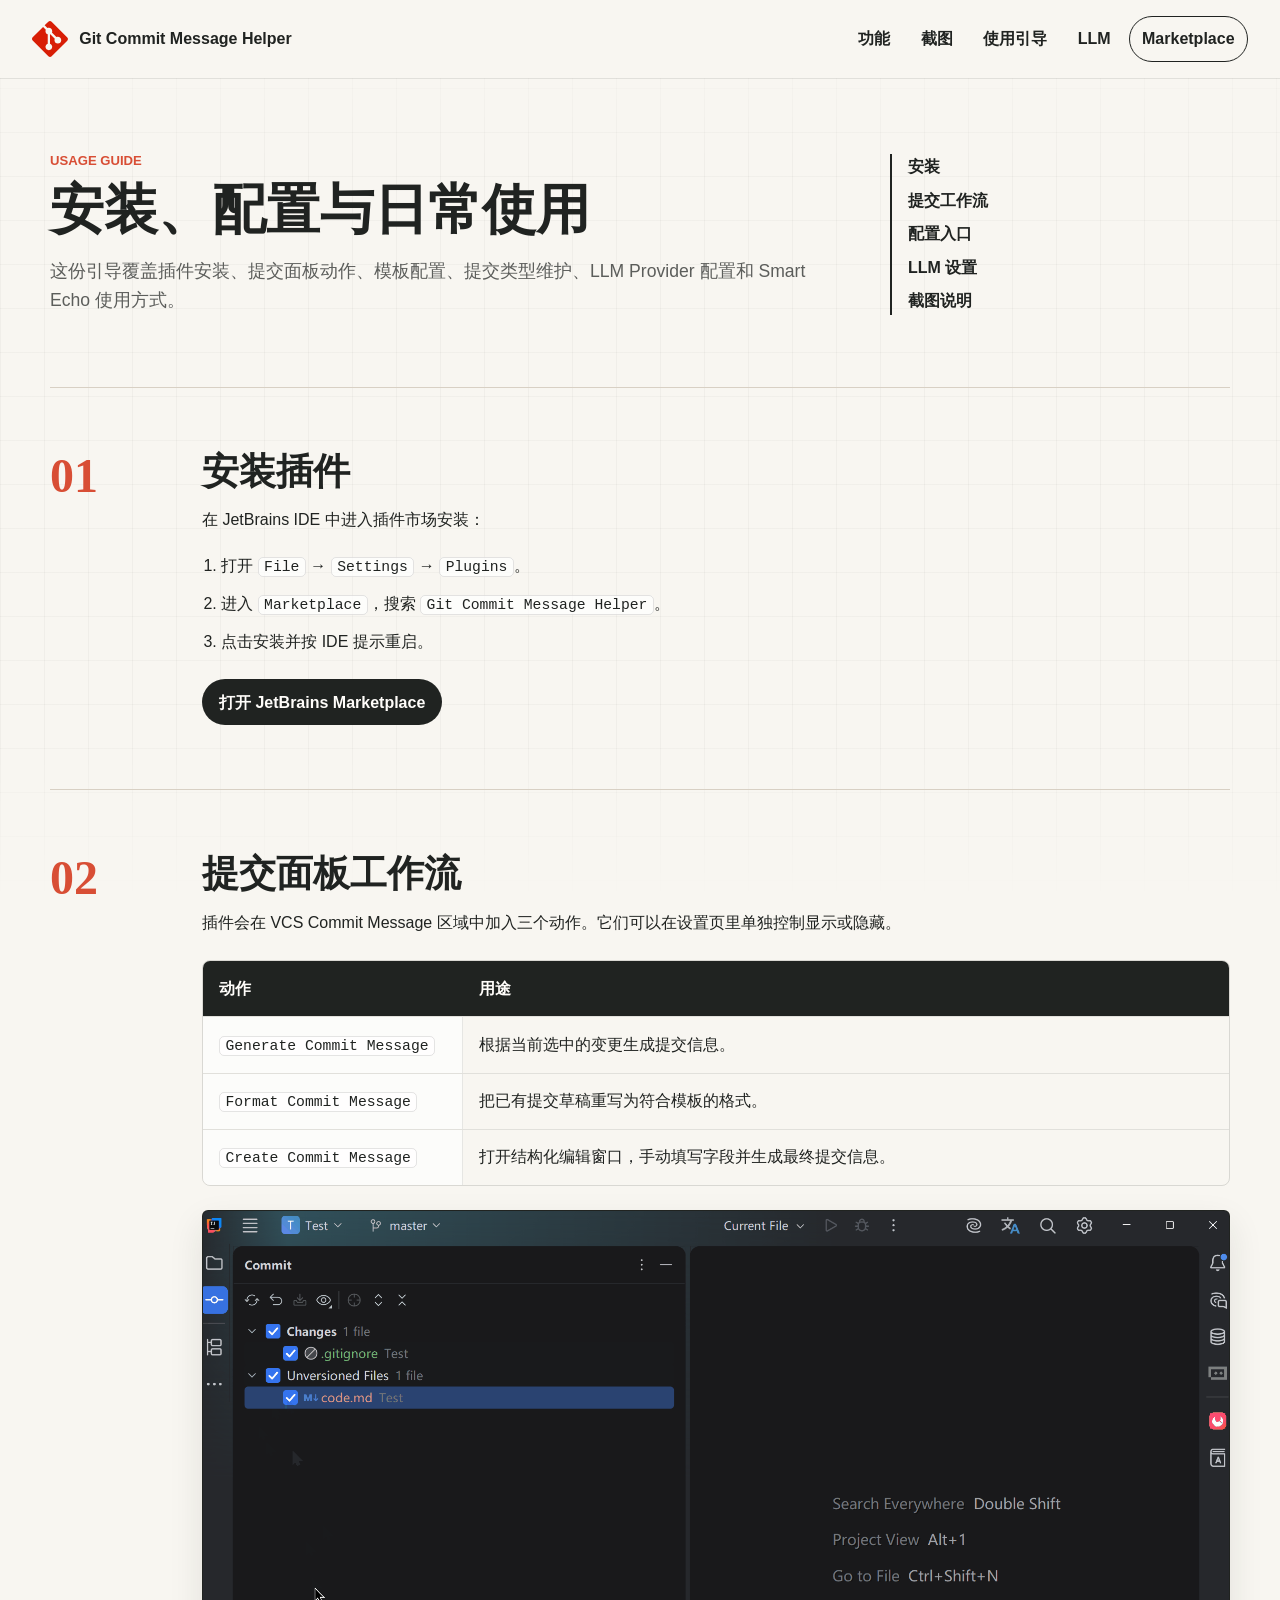
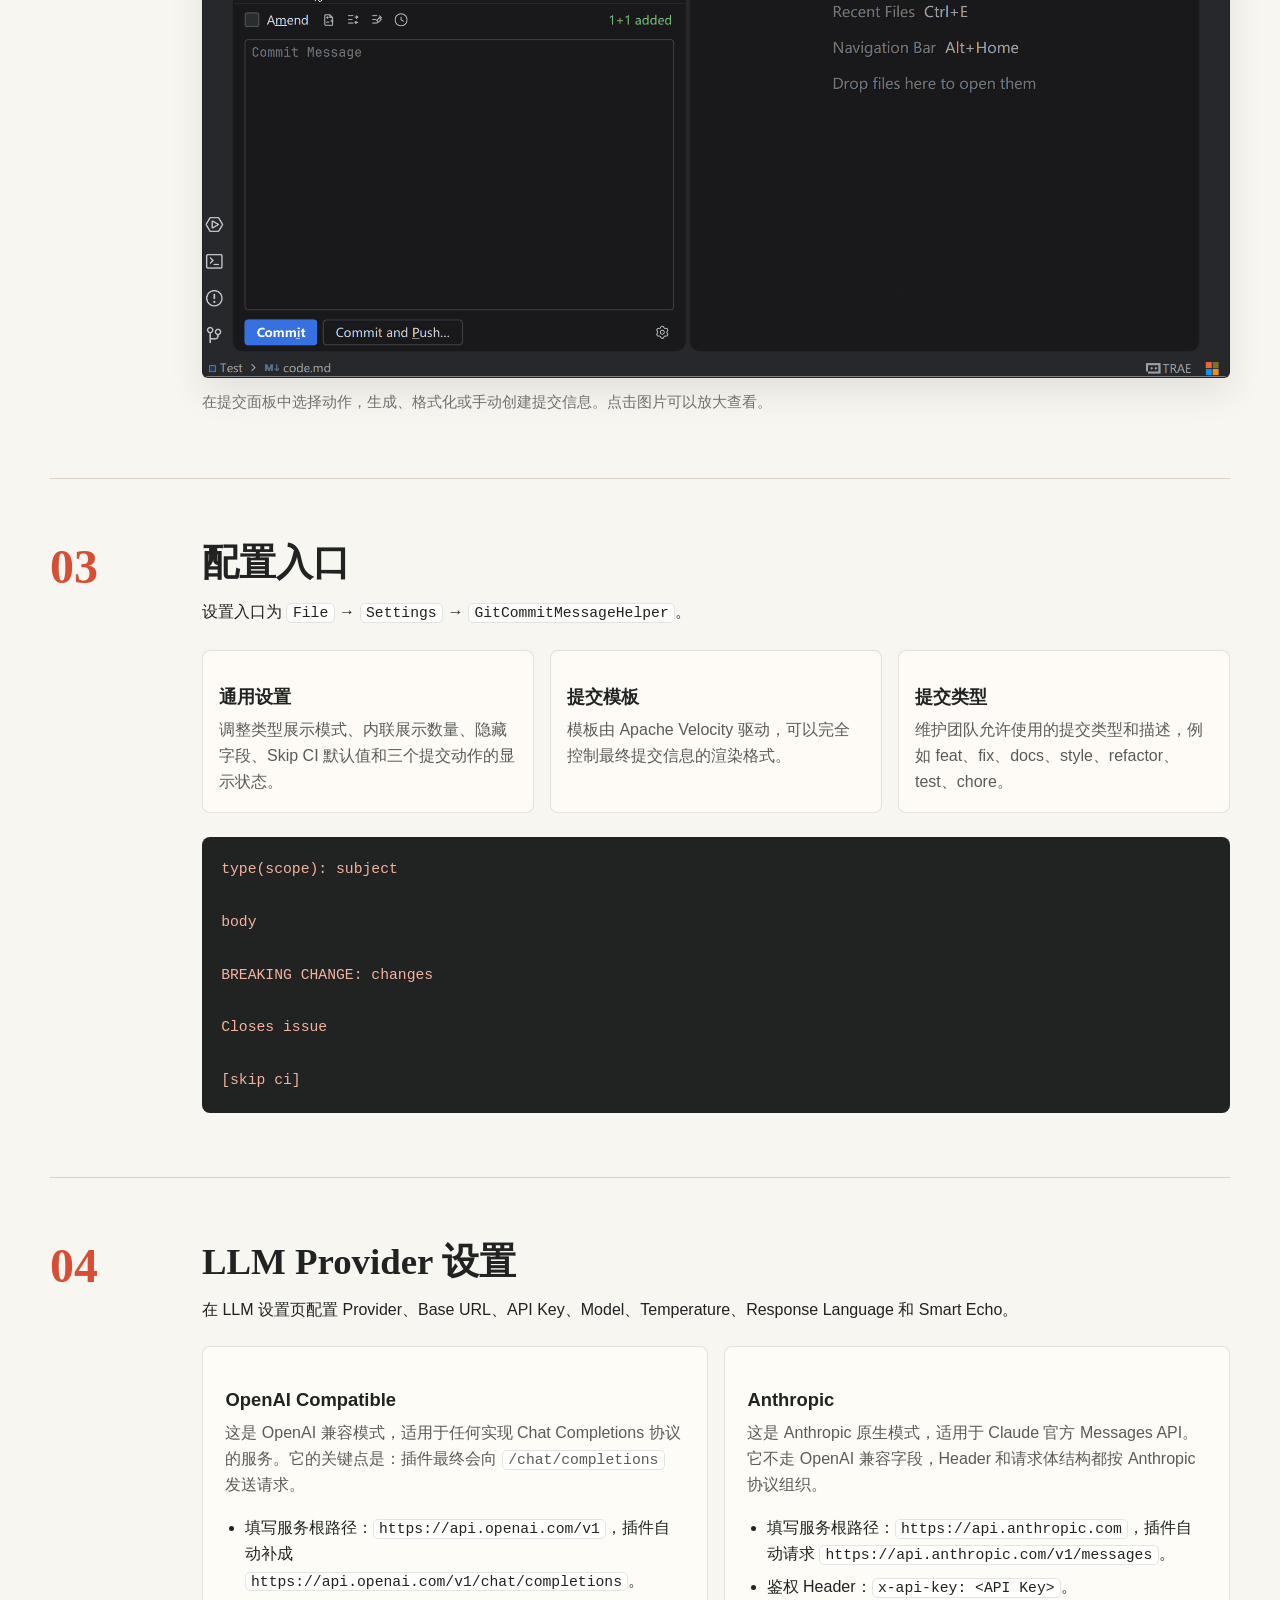
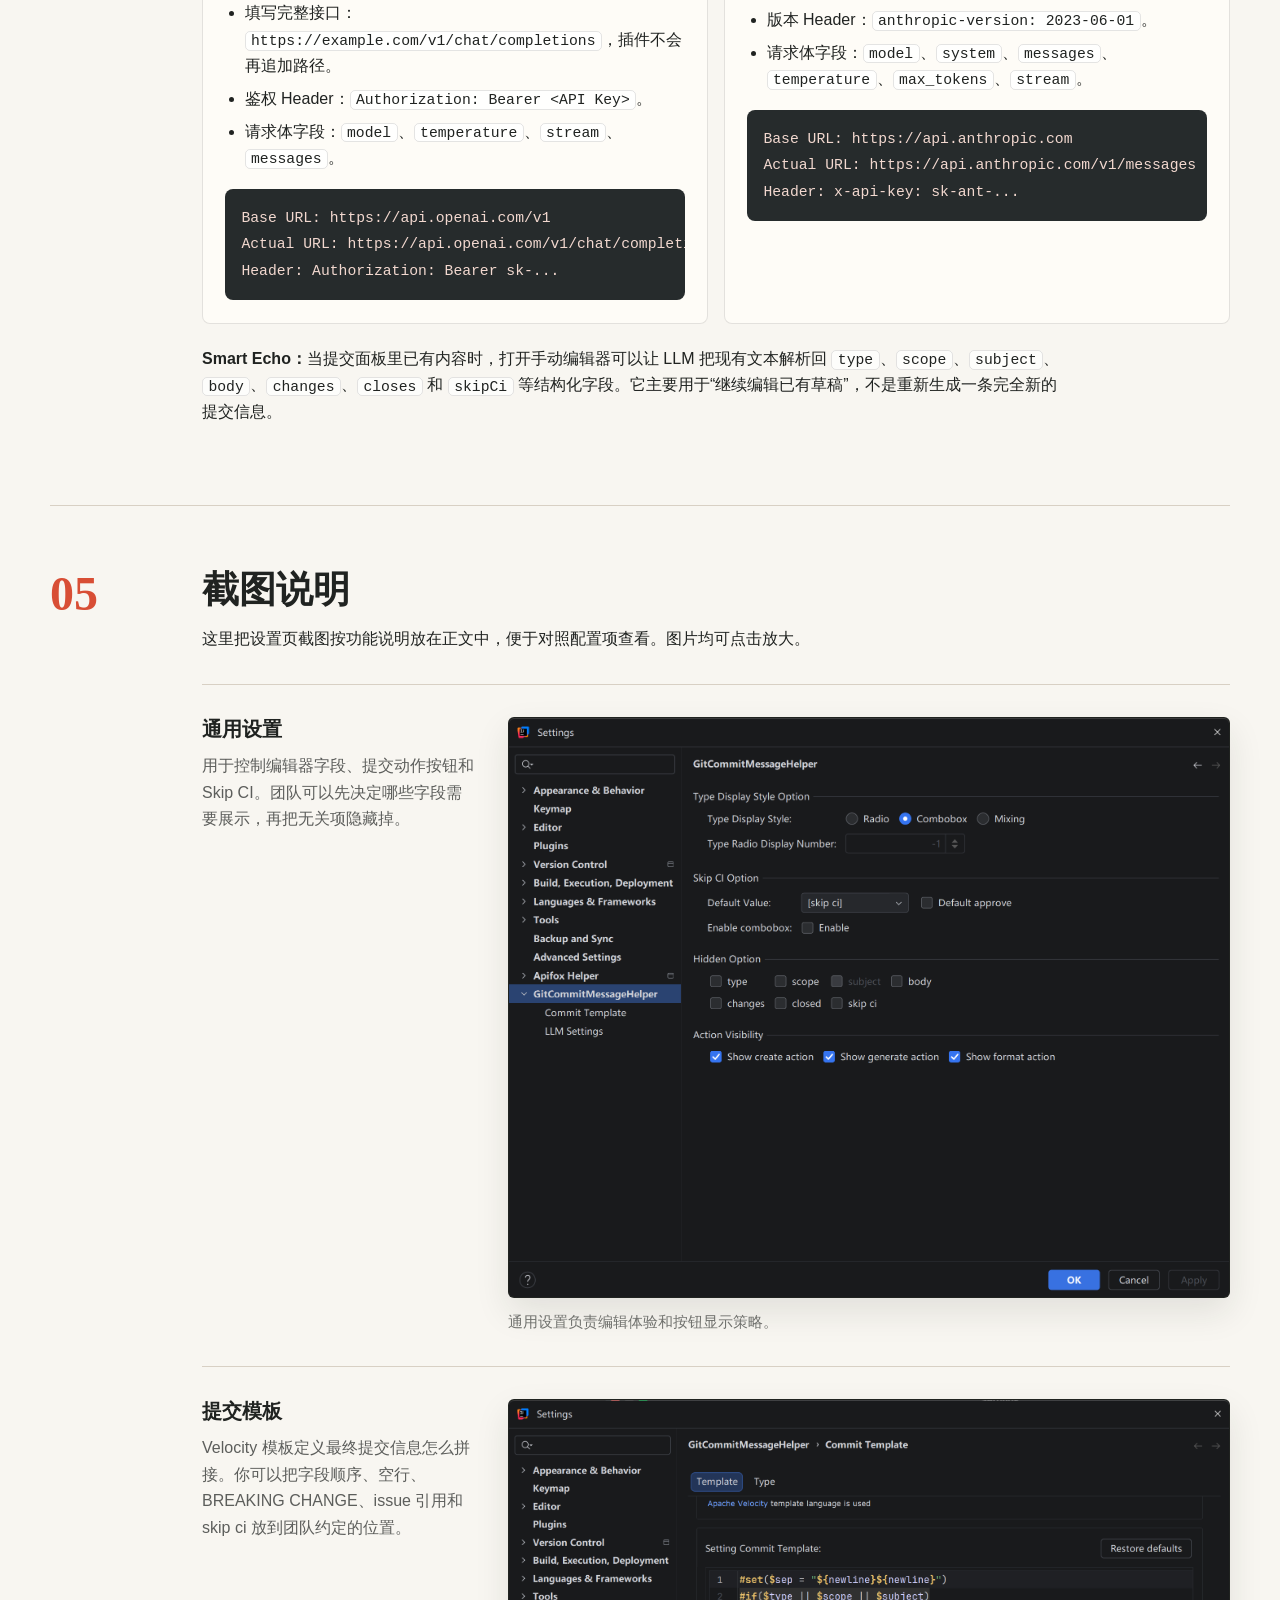
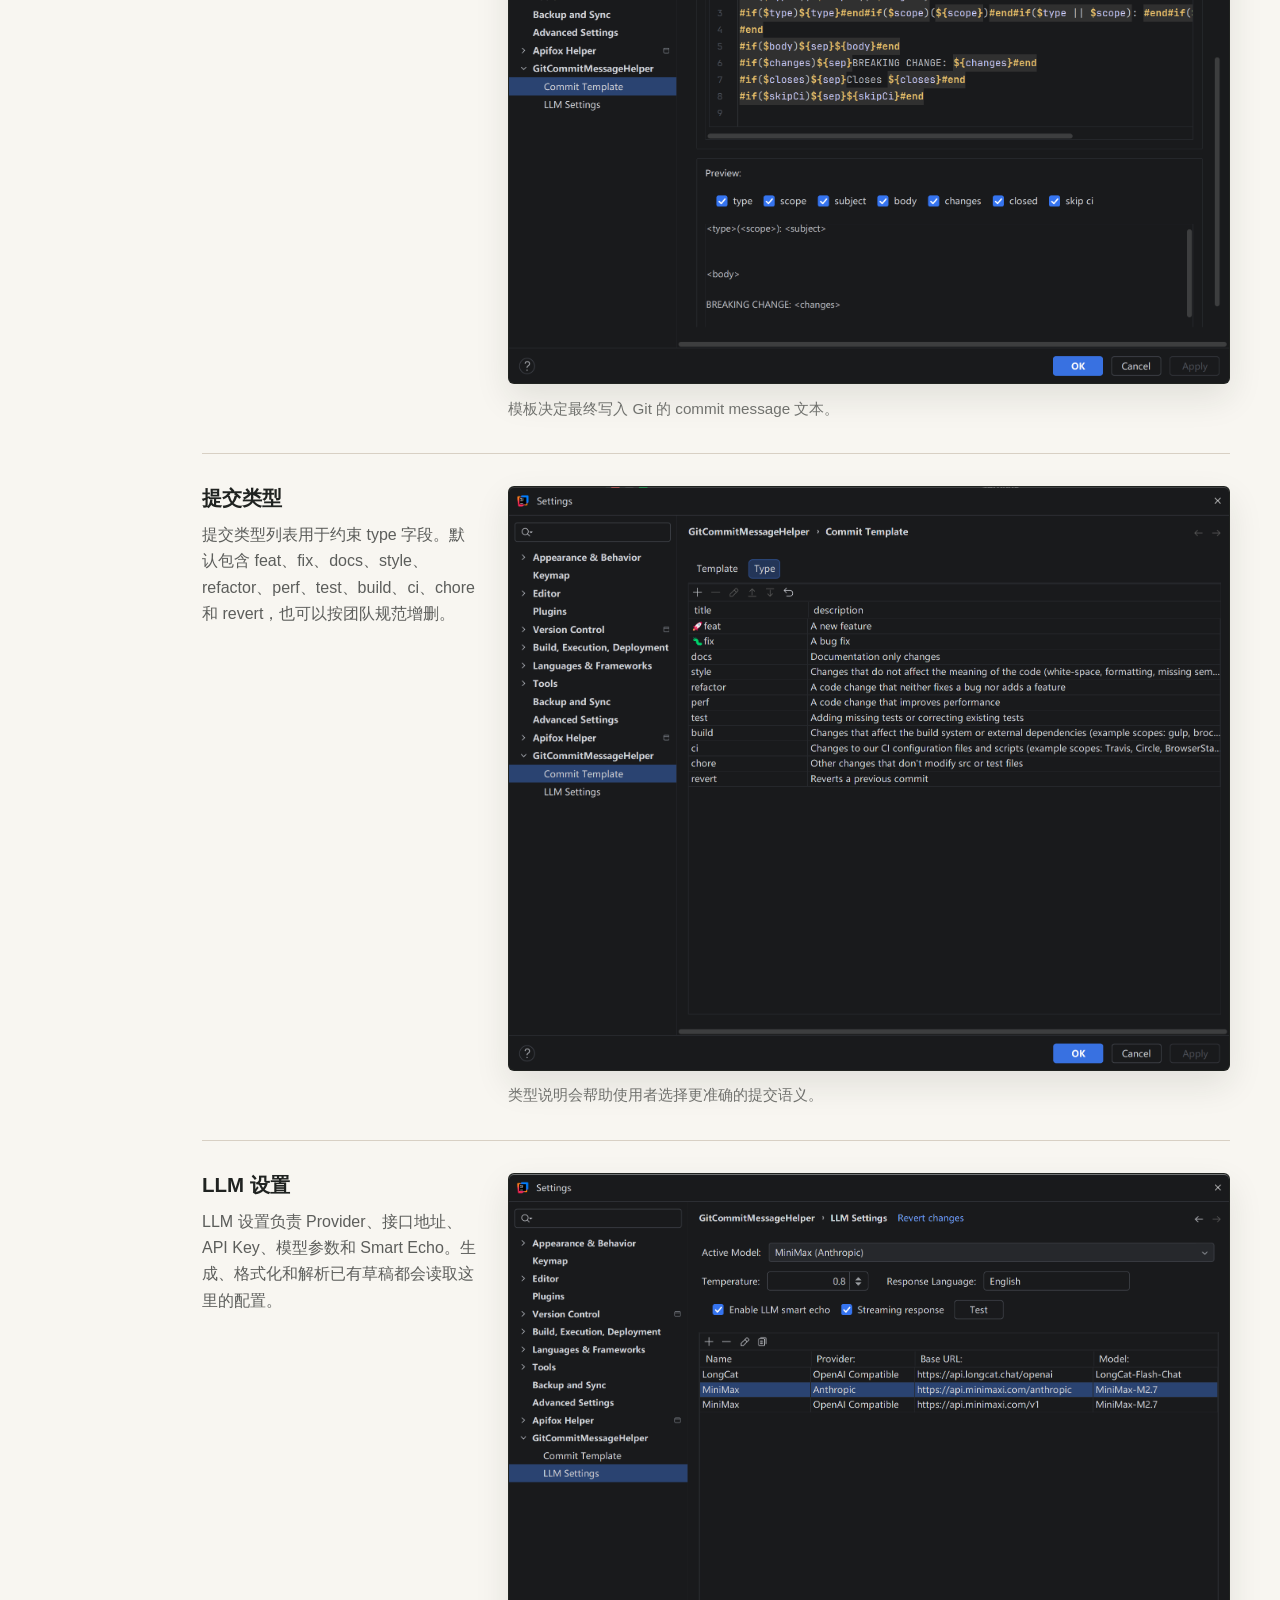
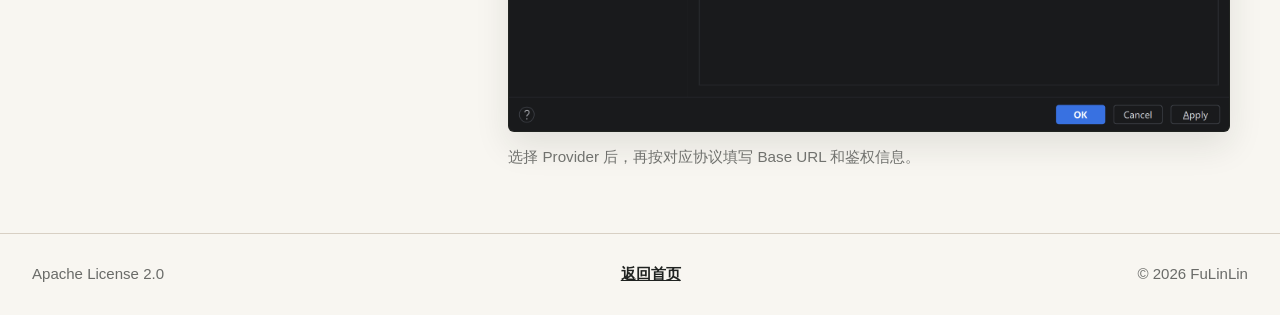
==== commit 6c561f26: "docs: improve mobile Pages layout" ====
--- a/usage.html
+++ b/usage.html
@@ -5,6 +5,8 @@
   <meta name="viewport" content="width=device-width, initial-scale=1">
   <title>使用引导 | Git Commit Message Helper</title>
   <meta name="description" content="Git Commit Message Helper 的安装、配置、截图和 LLM 使用引导。">
+  <meta name="theme-color" content="#f8f6f1">
+  <meta name="format-detection" content="telephone=no">
   <link rel="canonical" href="https://commit.wangfulin.com/usage.html">
   <link rel="icon" href="assets/brand/pluginIcon.svg" type="image/svg+xml">
   <link rel="apple-touch-icon" href="assets/brand/icon.png">
--- a/styles.css
+++ b/styles.css
@@ -17,6 +17,7 @@
 }
 
 html {
+  scroll-padding-top: 92px;
   scroll-behavior: smooth;
 }
 
@@ -28,6 +29,8 @@
   font-size: 16px;
   line-height: 1.65;
   letter-spacing: 0;
+  overflow-x: clip;
+  -webkit-text-size-adjust: 100%;
 }
 
 body::before {
@@ -59,6 +62,11 @@
   padding: 0.05rem 0.34rem;
   font-family: "Cascadia Mono", "JetBrains Mono", Consolas, monospace;
   font-size: 0.92em;
+  overflow-wrap: anywhere;
+}
+
+section[id] {
+  scroll-margin-top: 92px;
 }
 
 .skip-link {
@@ -467,7 +475,7 @@
 .workflow__step p,
 .guide-item p,
 .provider p,
-  .settings-grid p {
+.settings-grid p {
   margin: 0;
   color: rgba(32, 35, 33, 0.74);
 }
@@ -868,6 +876,7 @@
   background: transparent;
   color: inherit;
   padding: 0;
+  white-space: pre-wrap;
 }
 
 .provider-grid--guide {
@@ -875,6 +884,10 @@
 }
 
 @media (max-width: 980px) {
+  body.nav-open {
+    overflow: hidden;
+  }
+
   .site-header {
     padding: 14px 20px;
   }
@@ -894,6 +907,8 @@
     background: rgba(251, 251, 247, 0.98);
     color: var(--ink);
     padding: 0.6rem;
+    max-height: calc(100svh - 92px);
+    overflow-y: auto;
     box-shadow: var(--shadow);
   }
 
@@ -946,21 +961,56 @@
 }
 
 @media (max-width: 720px) {
+  html {
+    scroll-padding-top: 76px;
+  }
+
   body {
     font-size: 15px;
   }
 
+  body::before {
+    background-size: 32px 32px;
+  }
+
+  section[id] {
+    scroll-margin-top: 76px;
+  }
+
   .brand span {
     max-width: 230px;
   }
 
+  .brand img {
+    width: 30px;
+    height: 30px;
+  }
+
+  .nav-toggle {
+    width: 40px;
+    height: 40px;
+  }
+
+  .nav-toggle span:first-child {
+    top: 14px;
+  }
+
+  .nav-toggle span:last-child {
+    top: 23px;
+  }
+
   .hero {
-    min-height: 700px;
+    min-height: 660px;
+    min-height: min(700px, 92svh);
+  }
+
+  .hero__image {
+    object-position: 58% top;
   }
 
   .hero__content {
     width: min(100% - 32px, 1180px);
-    padding: 128px 0 54px;
+    padding: 112px 0 44px;
   }
 
   .hero h1,
@@ -968,10 +1018,28 @@
   .cta h2,
   .guide-hero h1 {
     font-size: 2.6rem;
+    line-height: 1.02;
   }
 
   .hero__lead {
     font-size: 1.04rem;
+    line-height: 1.7;
+  }
+
+  .hero__kicker,
+  .eyebrow {
+    font-size: 0.76rem;
+    line-height: 1.25;
+  }
+
+  .signal-list {
+    gap: 0.48rem;
+    margin-top: 1.45rem;
+  }
+
+  .signal-list li {
+    padding: 0.36rem 0.58rem;
+    font-size: 0.88rem;
   }
 
   .intro-band {
@@ -996,12 +1064,12 @@
   }
 
   .section {
-    padding: 72px 0;
+    padding: 58px 0;
   }
 
   .section--ink {
     width: 100%;
-    padding: 72px 16px;
+    padding: 58px 16px;
   }
 
   .section__heading--split {
@@ -1023,6 +1091,61 @@
     min-height: auto;
   }
 
+  .feature-card,
+  .provider,
+  .settings-grid article {
+    padding: 1rem;
+  }
+
+  .screenshot-article {
+    gap: 2.5rem;
+  }
+
+  .article-block {
+    gap: 1rem;
+    padding-top: 1.35rem;
+  }
+
+  .article-block--compact {
+    margin-top: 1.5rem;
+  }
+
+  .article-copy h3 {
+    font-size: 1.12rem;
+  }
+
+  .article-copy p,
+  .article-lead,
+  .provider li {
+    font-size: 0.95rem;
+  }
+
+  .image-preview img {
+    border-radius: 5px;
+    box-shadow: 0 10px 26px rgba(32, 35, 33, 0.11);
+  }
+
+  .article-figure figcaption,
+  .guide-shot figcaption {
+    font-size: 0.88rem;
+    line-height: 1.55;
+  }
+
+  .provider ul {
+    padding-left: 1rem;
+  }
+
+  .template-sample,
+  .endpoint-sample {
+    padding: 0.9rem;
+    font-size: 0.86rem;
+  }
+
+  .endpoint-sample code {
+    white-space: pre-wrap;
+    overflow-wrap: anywhere;
+  }
+
   .cta {
     flex-direction: column;
     align-items: flex-start;
@@ -1037,7 +1160,7 @@
   }
 
   .guide-hero {
-    padding: 120px 0 48px;
+    padding: 104px 0 42px;
   }
 
   .guide-section {
@@ -1059,6 +1182,28 @@
     border-right: 0;
     border-bottom: 1px solid rgba(32, 35, 33, 0.1);
   }
+
+  .preview-dialog {
+    width: calc(100% - 18px);
+    max-height: calc(100dvh - 18px);
+    padding: 0.75rem;
+  }
+
+  .preview-dialog h2 {
+    margin: 0 3rem 0.7rem 0;
+    font-size: 1rem;
+  }
+
+  .preview-dialog img {
+    max-height: calc(100dvh - 104px);
+  }
+
+  .dialog-close {
+    top: 0.58rem;
+    right: 0.58rem;
+    width: 34px;
+    height: 34px;
+  }
 }
 
 @media (max-width: 440px) {
@@ -1067,8 +1212,8 @@
   }
 
   .brand span {
-    max-width: 184px;
-    font-size: 0.94rem;
+    max-width: 176px;
+    font-size: 0.9rem;
   }
 
   .hero h1,
@@ -1078,6 +1223,10 @@
     font-size: 2.1rem;
   }
 
+  .guide-section h2 {
+    font-size: 1.86rem;
+  }
+
   .button {
     width: 100%;
   }
@@ -1085,6 +1234,26 @@
   .hero__actions,
   .cta__actions {
     width: 100%;
+  }
+}
+
+@media (max-width: 360px) {
+  .brand span {
+    max-width: 145px;
+  }
+
+  .hero h1,
+  .section h2,
+  .cta h2,
+  .guide-hero h1 {
+    font-size: 1.92rem;
+  }
+
+  .hero__content,
+  .section,
+  .guide-hero,
+  .guide-section {
+    width: min(100% - 24px, 1180px);
   }
 }
 
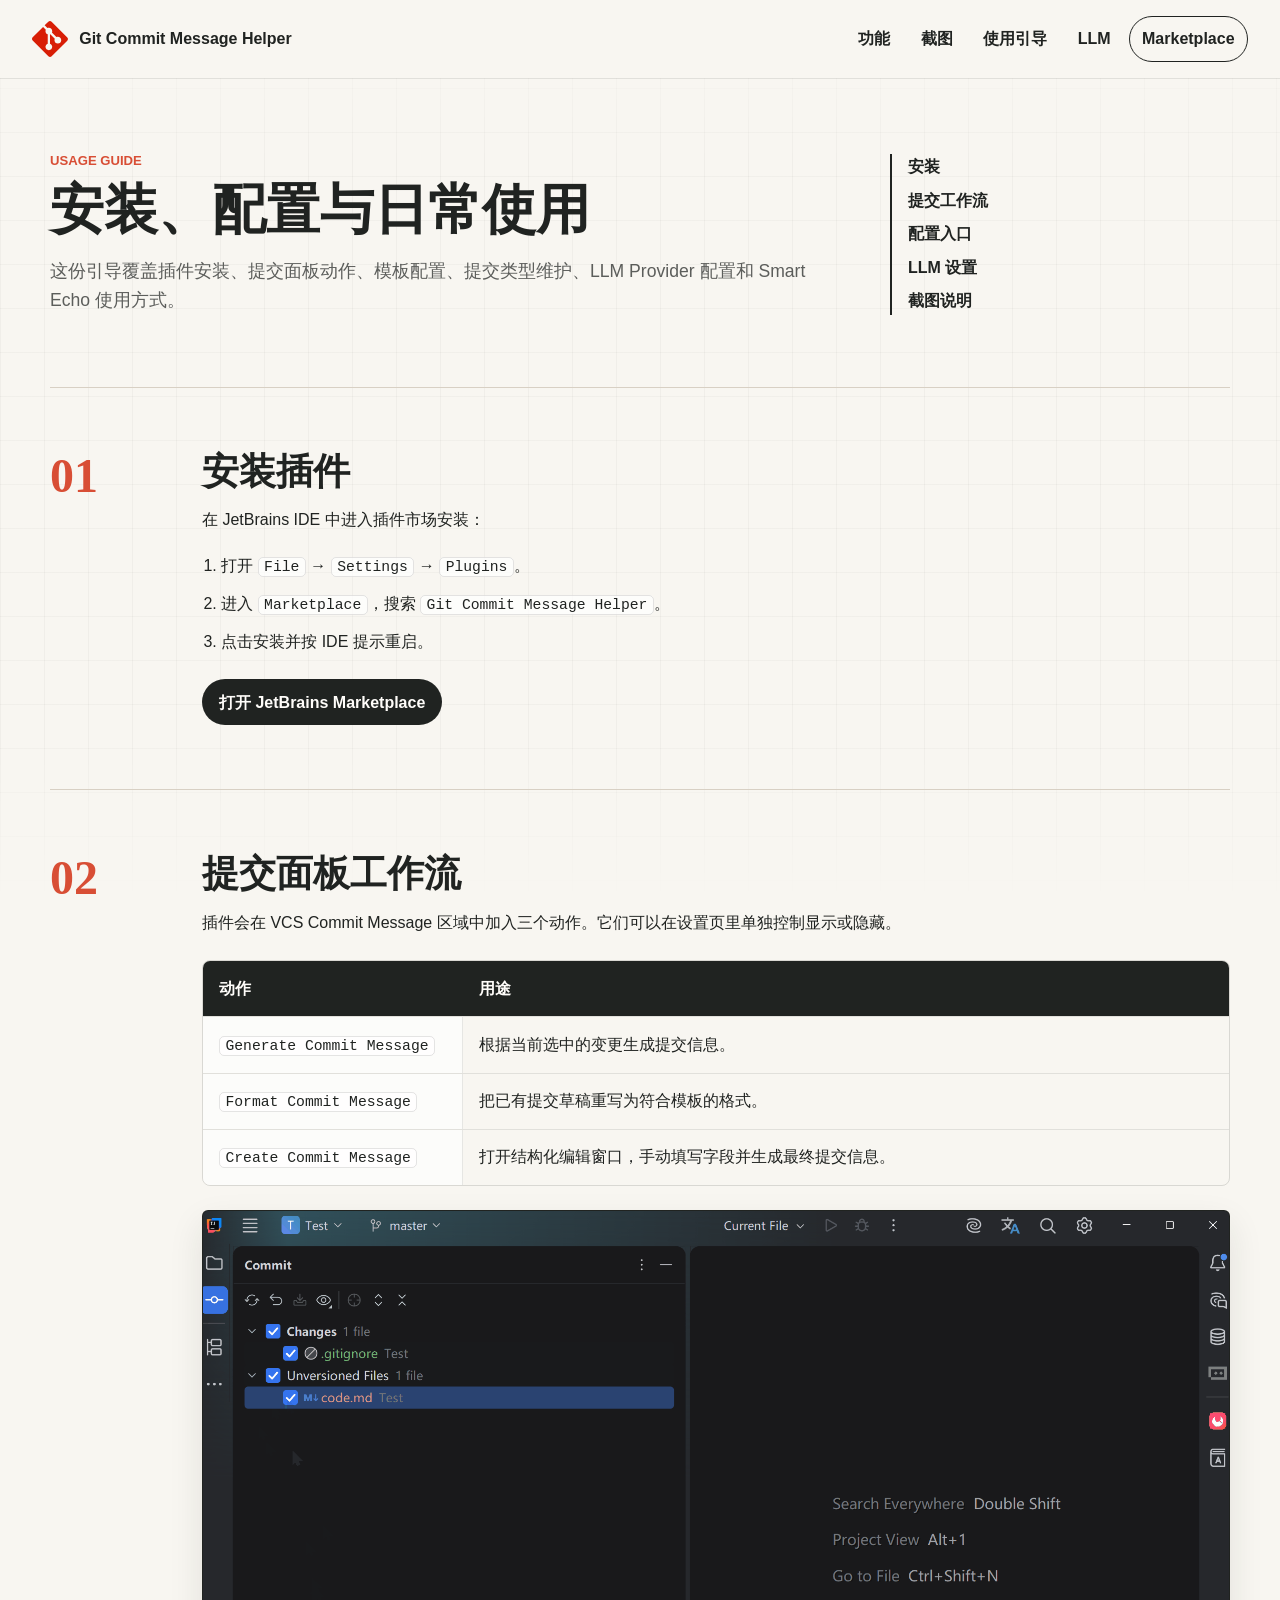
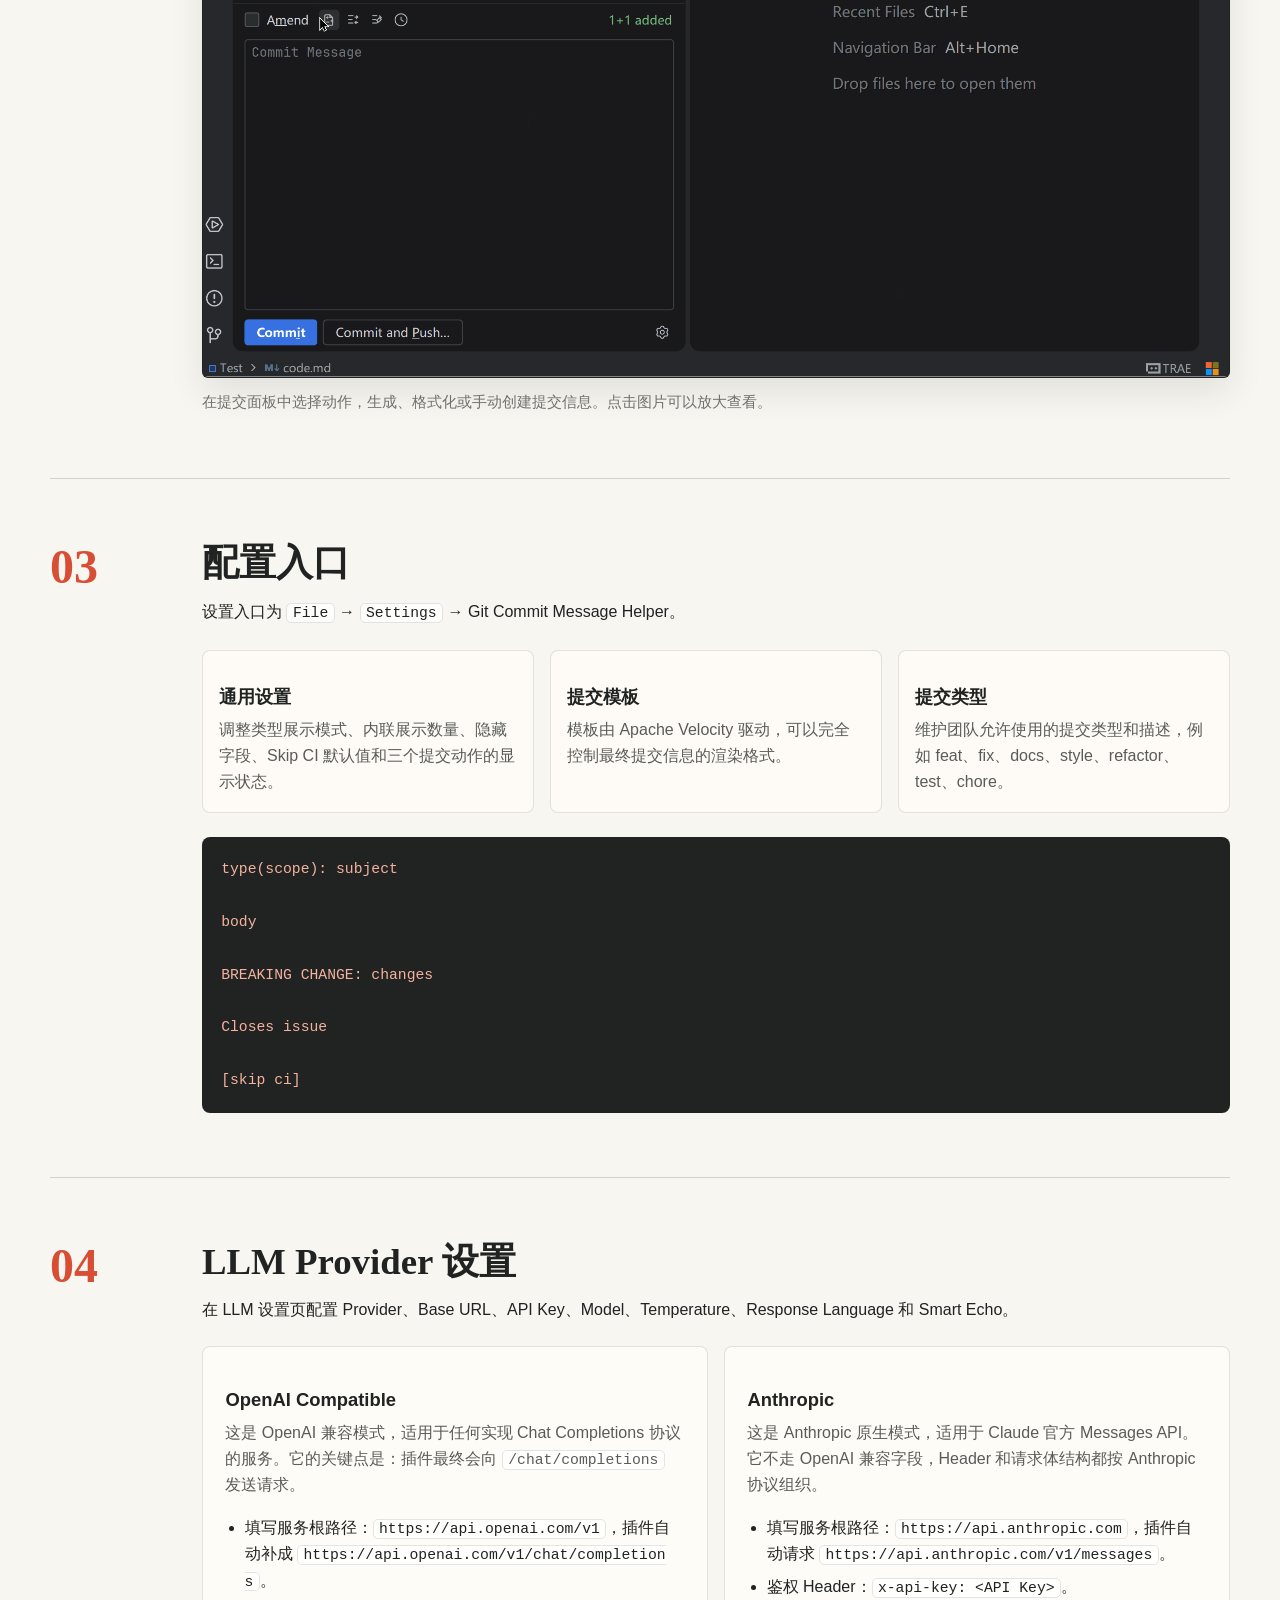
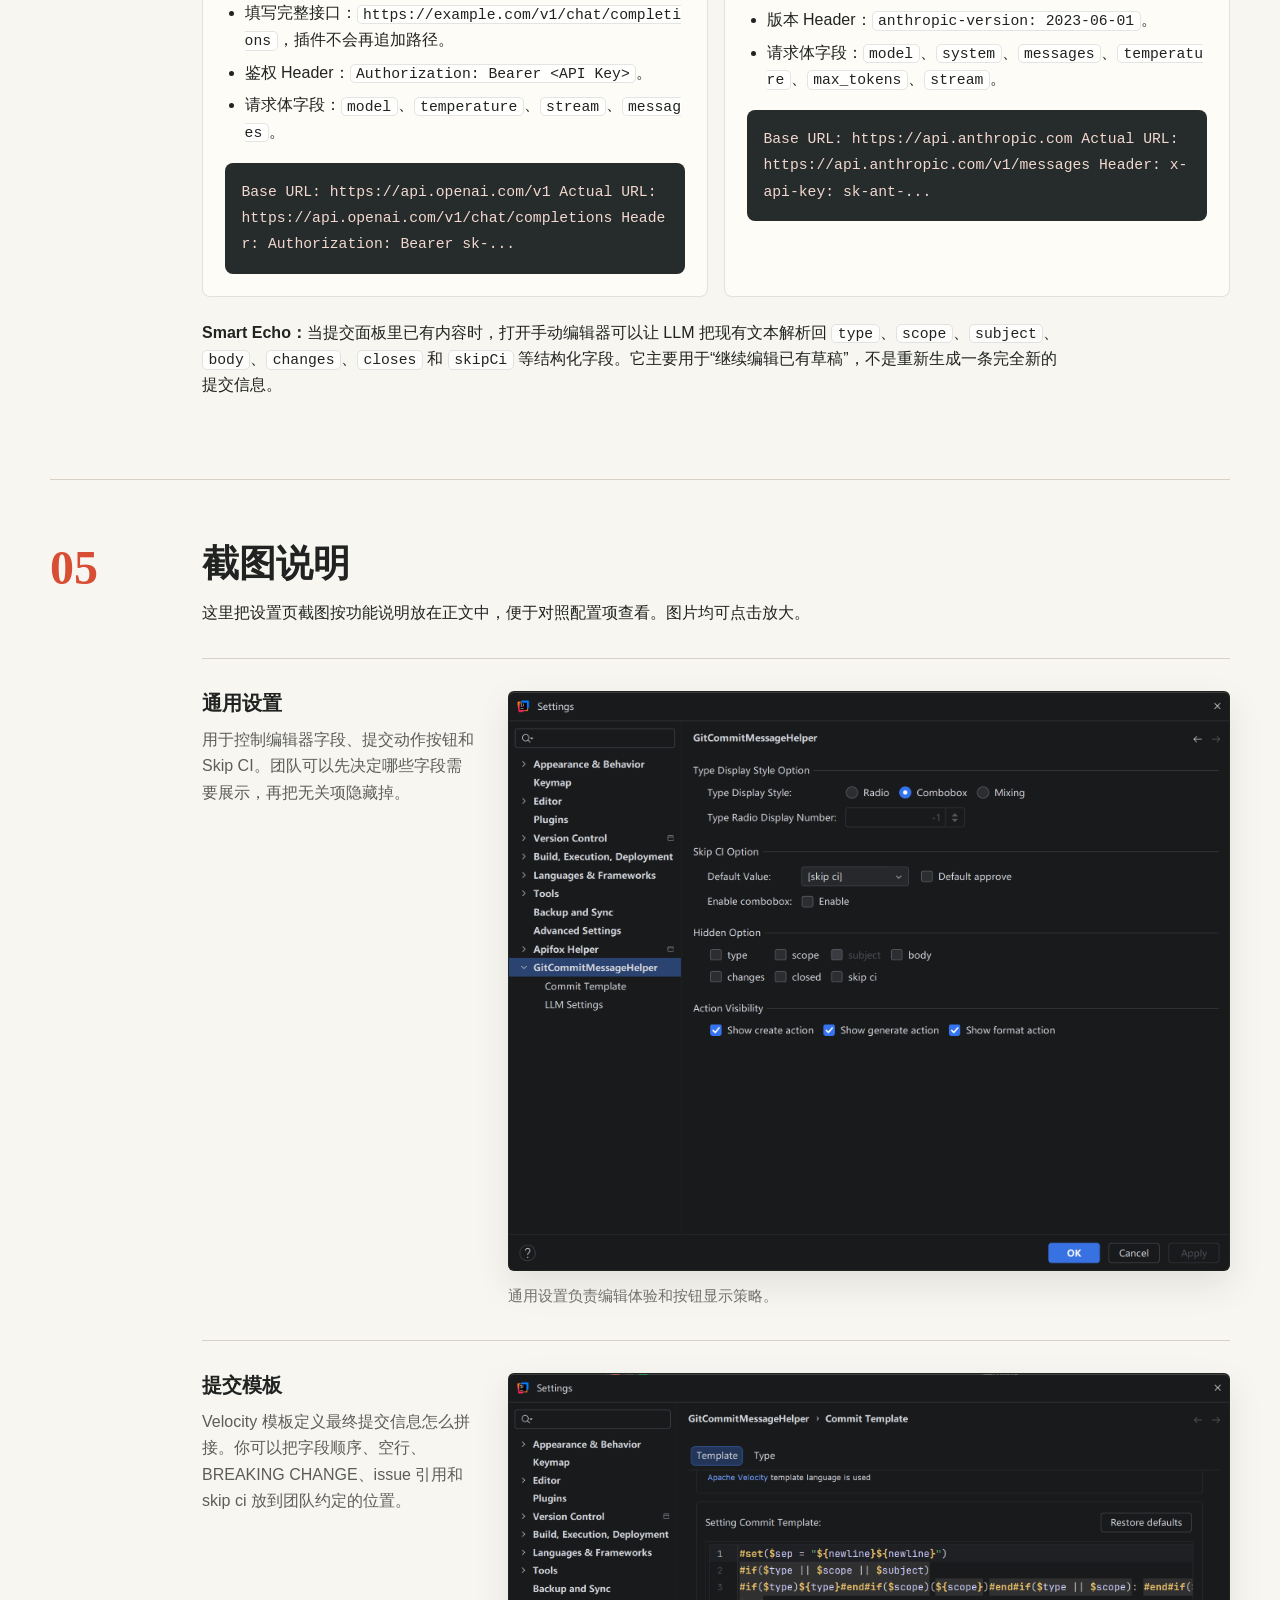
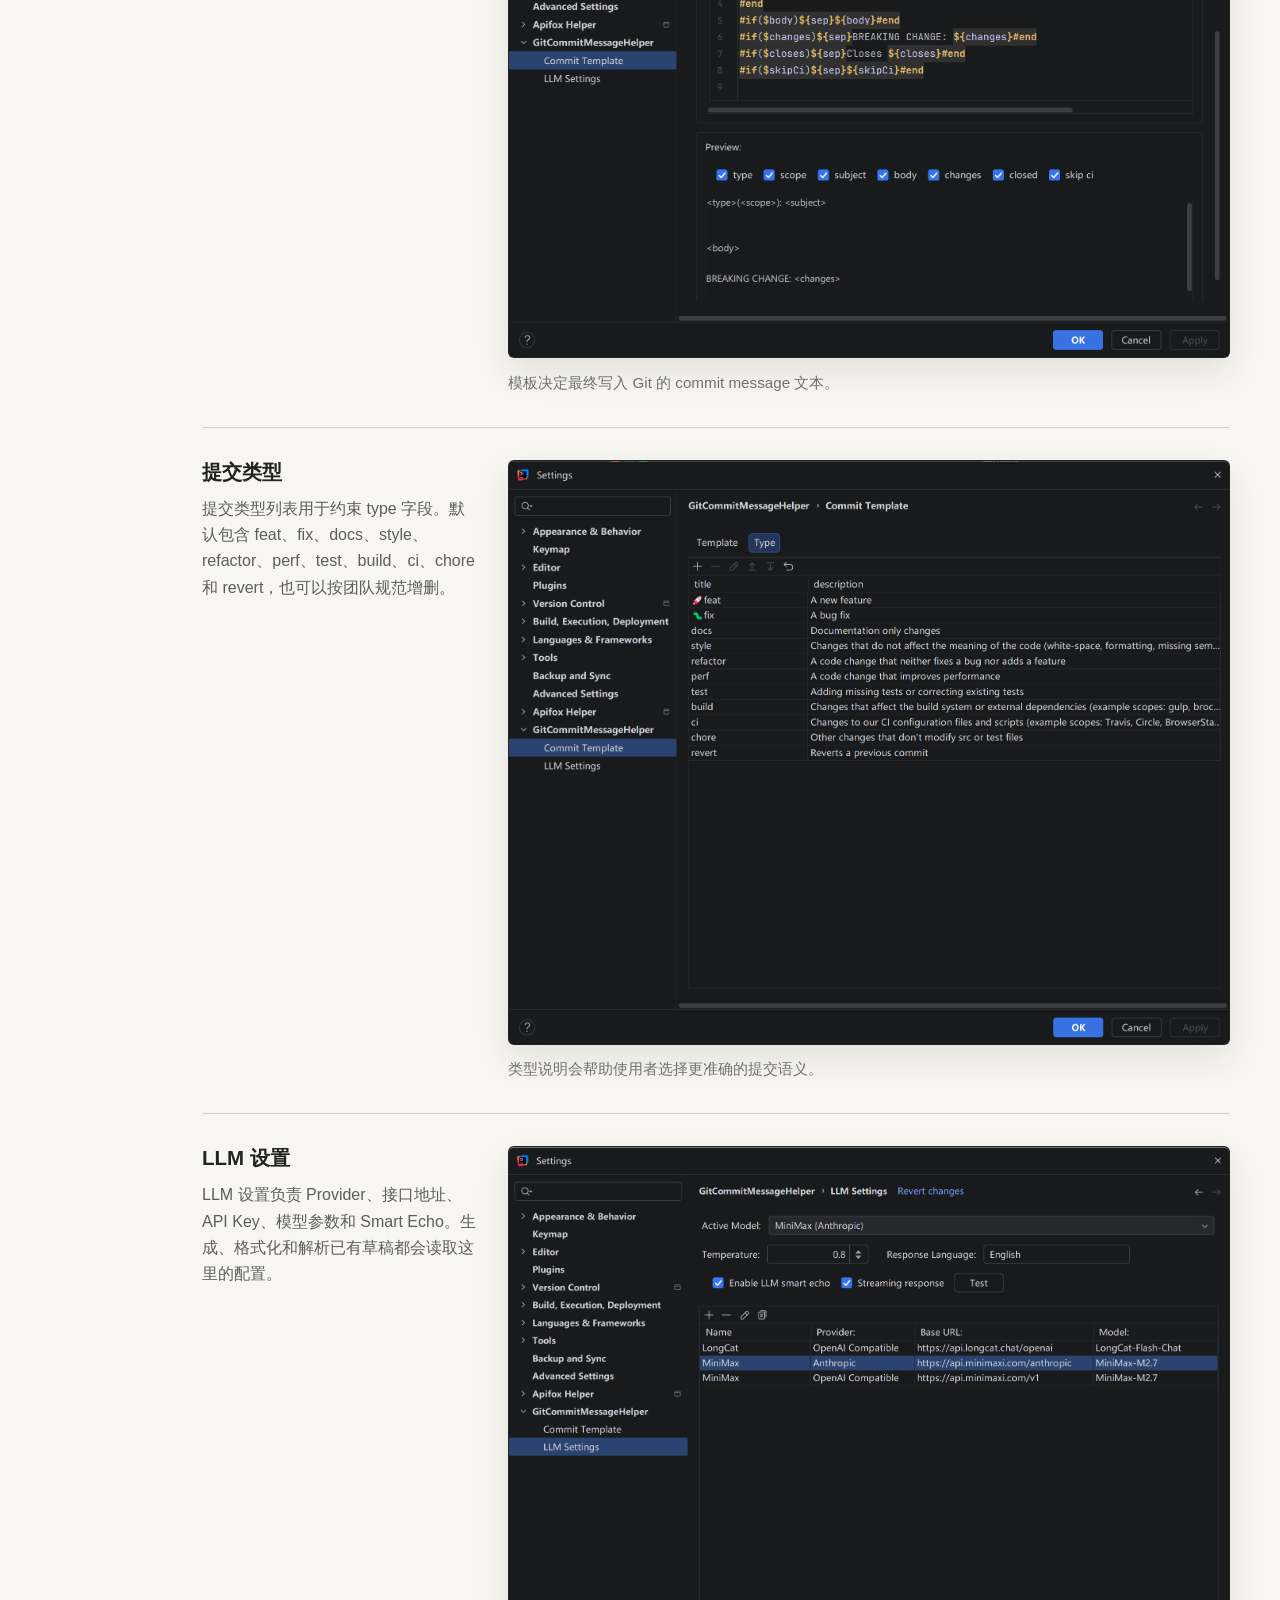
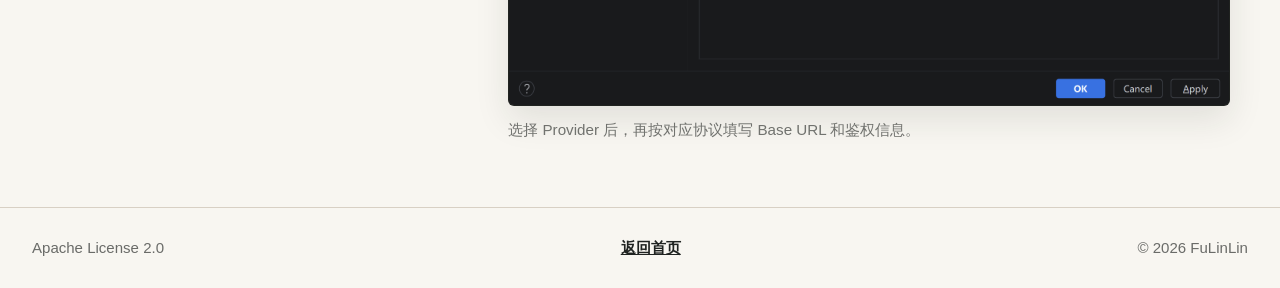
==== commit cc35e34b: "docs: refine mobile Pages layout" ====
--- a/usage.html
+++ b/usage.html
@@ -101,7 +101,7 @@
       <div class="guide-section__label">03</div>
       <div class="guide-section__content">
         <h2 id="settings-title">配置入口</h2>
-        <p>设置入口为 <code>File</code> → <code>Settings</code> → <code>GitCommitMessageHelper</code>。</p>
+        <p>设置入口为 <code>File</code> → <code>Settings</code> → Git Commit Message Helper。</p>
         <div class="settings-grid">
           <article>
             <h3>通用设置</h3>
--- a/styles.css
+++ b/styles.css
@@ -33,6 +33,12 @@
   -webkit-text-size-adjust: 100%;
 }
 
+p,
+li,
+figcaption {
+  overflow-wrap: anywhere;
+}
+
 body::before {
   position: fixed;
   inset: 0;
@@ -63,6 +69,8 @@
   font-family: "Cascadia Mono", "JetBrains Mono", Consolas, monospace;
   font-size: 0.92em;
   overflow-wrap: anywhere;
+  white-space: normal;
+  word-break: break-all;
 }
 
 section[id] {
@@ -426,6 +434,7 @@
 }
 
 .feature-card {
+  min-width: 0;
   min-height: 268px;
   border: 1px solid rgba(32, 35, 33, 0.12);
   border-radius: 8px;
@@ -492,6 +501,7 @@
 }
 
 .workflow__step {
+  min-width: 0;
   min-height: 240px;
   background: var(--ink);
   padding: 1.4rem;
@@ -603,8 +613,13 @@
   display: grid;
   grid-template-columns: auto 1fr;
   gap: 1rem;
+  min-width: 0;
   border-top: 1px solid var(--line);
   padding-top: 1rem;
+}
+
+.guide-item > div {
+  min-width: 0;
 }
 
 .guide-item__index {
@@ -629,6 +644,7 @@
 }
 
 .provider {
+  min-width: 0;
   border: 1px solid rgba(32, 35, 33, 0.12);
   border-radius: 8px;
   background: rgba(255, 253, 248, 0.84);
@@ -788,6 +804,10 @@
   max-width: 860px;
 }
 
+.guide-section__content {
+  min-width: 0;
+}
+
 .steps {
   display: grid;
   gap: 0.72rem;
@@ -814,6 +834,7 @@
 
 .action-table [role="columnheader"],
 .action-table [role="cell"] {
+  min-width: 0;
   padding: 0.9rem 1rem;
 }
 
@@ -840,6 +861,7 @@
 }
 
 .settings-grid article {
+  min-width: 0;
   border: 1px solid rgba(32, 35, 33, 0.12);
   border-radius: 8px;
   background: rgba(255, 253, 248, 0.78);
@@ -908,16 +930,30 @@
     color: var(--ink);
     padding: 0.6rem;
     max-height: calc(100svh - 92px);
-    overflow-y: auto;
+    overflow-x: auto;
+    overflow-y: hidden;
+    overscroll-behavior-x: contain;
+    scroll-snap-type: x proximity;
+    scrollbar-width: none;
+    -webkit-overflow-scrolling: touch;
     box-shadow: var(--shadow);
   }
 
   .site-nav.is-open {
-    display: grid;
+    display: flex;
+    gap: 0.4rem;
+  }
+
+  .site-nav::-webkit-scrollbar {
+    display: none;
   }
 
   .site-nav a {
-    border-radius: 6px;
+    flex: 0 0 auto;
+    border-radius: 999px;
+    padding: 0.52rem 0.72rem;
+    scroll-snap-align: start;
+    white-space: nowrap;
   }
 
   .hero {
@@ -1000,8 +1036,7 @@
   }
 
   .hero {
-    min-height: 660px;
-    min-height: min(700px, 92svh);
+    min-height: auto;
   }
 
   .hero__image {
@@ -1010,7 +1045,7 @@
 
   .hero__content {
     width: min(100% - 32px, 1180px);
-    padding: 112px 0 44px;
+    padding: 88px 0 30px;
   }
 
   .hero h1,
@@ -1022,8 +1057,9 @@
   }
 
   .hero__lead {
+    margin-top: 0.95rem;
     font-size: 1.04rem;
-    line-height: 1.7;
+    line-height: 1.58;
   }
 
   .hero__kicker,
@@ -1033,28 +1069,64 @@
   }
 
   .signal-list {
-    gap: 0.48rem;
-    margin-top: 1.45rem;
+    flex-wrap: nowrap;
+    gap: 0.45rem;
+    margin: 1rem -16px 0 0;
+    overflow-x: auto;
+    overscroll-behavior-x: contain;
+    padding: 0 16px 0.15rem 0;
+    scroll-snap-type: x proximity;
+    scrollbar-width: none;
+    -webkit-overflow-scrolling: touch;
+  }
+
+  .signal-list::-webkit-scrollbar {
+    display: none;
   }
 
   .signal-list li {
+    flex: 0 0 auto;
     padding: 0.36rem 0.58rem;
     font-size: 0.88rem;
+    scroll-snap-align: start;
+  }
+
+  .hero__actions {
+    gap: 0.55rem;
+    margin-top: 1.25rem;
+  }
+
+  .button {
+    min-height: 42px;
+    padding: 0.62rem 0.9rem;
   }
 
   .intro-band {
-    grid-template-columns: 1fr;
+    grid-template-columns: repeat(3, minmax(0, 1fr));
   }
 
   .intro-band__item {
-    justify-content: flex-start;
-    min-height: 86px;
+    align-items: flex-start;
+    flex-direction: column;
+    justify-content: center;
+    gap: 0.2rem;
+    min-height: 72px;
+    border-right: 1px solid rgba(32, 35, 33, 0.16);
+    border-bottom: 0;
+    padding: 0.72rem 0.58rem;
+  }
+
+  .intro-band__item:last-child {
     border-right: 0;
-    border-bottom: 1px solid rgba(32, 35, 33, 0.16);
-  }
-
-  .intro-band__item:last-child {
-    border-bottom: 0;
+  }
+
+  .intro-band__item span:last-child {
+    font-size: 0.72rem;
+    line-height: 1.2;
+  }
+
+  .metric {
+    font-size: 1.58rem;
   }
 
   .section,
@@ -1082,13 +1154,46 @@
   .provider-grid,
   .compat-stack,
   .settings-grid,
+  .guide-list {
+    display: flex;
+    grid-template-columns: none;
+    gap: 0.85rem;
+    margin-left: -16px;
+    margin-right: -16px;
+    overflow-x: auto;
+    overscroll-behavior-x: contain;
+    padding: 0 16px 0.75rem;
+    scroll-snap-type: x mandatory;
+    scrollbar-width: none;
+    -webkit-overflow-scrolling: touch;
+  }
+
+  .feature-grid::-webkit-scrollbar,
+  .workflow::-webkit-scrollbar,
+  .provider-grid::-webkit-scrollbar,
+  .compat-stack::-webkit-scrollbar,
+  .settings-grid::-webkit-scrollbar,
+  .guide-list::-webkit-scrollbar {
+    display: none;
+  }
+
   .figure-pair {
     grid-template-columns: 1fr;
   }
 
   .feature-card,
-  .workflow__step {
+  .workflow__step,
+  .provider,
+  .settings-grid article,
+  .guide-item {
+    flex: 0 0 min(84vw, 330px);
     min-height: auto;
+    scroll-snap-align: start;
+  }
+
+  .provider--wide {
+    grid-column: auto;
+    flex-basis: min(88vw, 360px);
   }
 
   .feature-card,
@@ -1160,13 +1265,13 @@
   }
 
   .guide-hero {
-    padding: 104px 0 42px;
+    padding: 92px 0 36px;
   }
 
   .guide-section {
     grid-template-columns: 1fr;
     gap: 1rem;
-    padding: 48px 0;
+    padding: 42px 0;
   }
 
   .guide-section__label {
@@ -1175,12 +1280,18 @@
   }
 
   .action-table [role="row"] {
-    grid-template-columns: 1fr;
+    grid-template-columns: minmax(124px, 0.86fr) minmax(0, 1.14fr);
+  }
+
+  .action-table [role="columnheader"],
+  .action-table [role="cell"] {
+    padding: 0.74rem 0.78rem;
+    font-size: 0.88rem;
   }
 
   .action-table [role="cell"]:first-child {
-    border-right: 0;
-    border-bottom: 1px solid rgba(32, 35, 33, 0.1);
+    border-right: 1px solid rgba(32, 35, 33, 0.1);
+    border-bottom: 0;
   }
 
   .preview-dialog {
@@ -1220,7 +1331,21 @@
   .section h2,
   .cta h2,
   .guide-hero h1 {
-    font-size: 2.1rem;
+    font-size: 1.95rem;
+  }
+
+  .hero__lead {
+    font-size: 0.96rem;
+  }
+
+  .hero__content {
+    width: min(100% - 24px, 1180px);
+    padding-top: 82px;
+  }
+
+  .signal-list {
+    margin-right: -12px;
+    padding-right: 12px;
   }
 
   .guide-section h2 {
@@ -1246,7 +1371,16 @@
   .section h2,
   .cta h2,
   .guide-hero h1 {
-    font-size: 1.92rem;
+    font-size: 1.78rem;
+  }
+
+  .hero__lead {
+    font-size: 0.92rem;
+  }
+
+  .hero__content {
+    padding-top: 78px;
+    padding-bottom: 24px;
   }
 
   .hero__content,
@@ -1254,6 +1388,18 @@
   .guide-hero,
   .guide-section {
     width: min(100% - 24px, 1180px);
+  }
+
+  .feature-grid,
+  .workflow,
+  .provider-grid,
+  .compat-stack,
+  .settings-grid,
+  .guide-list {
+    margin-left: -12px;
+    margin-right: -12px;
+    padding-left: 12px;
+    padding-right: 12px;
   }
 }
 
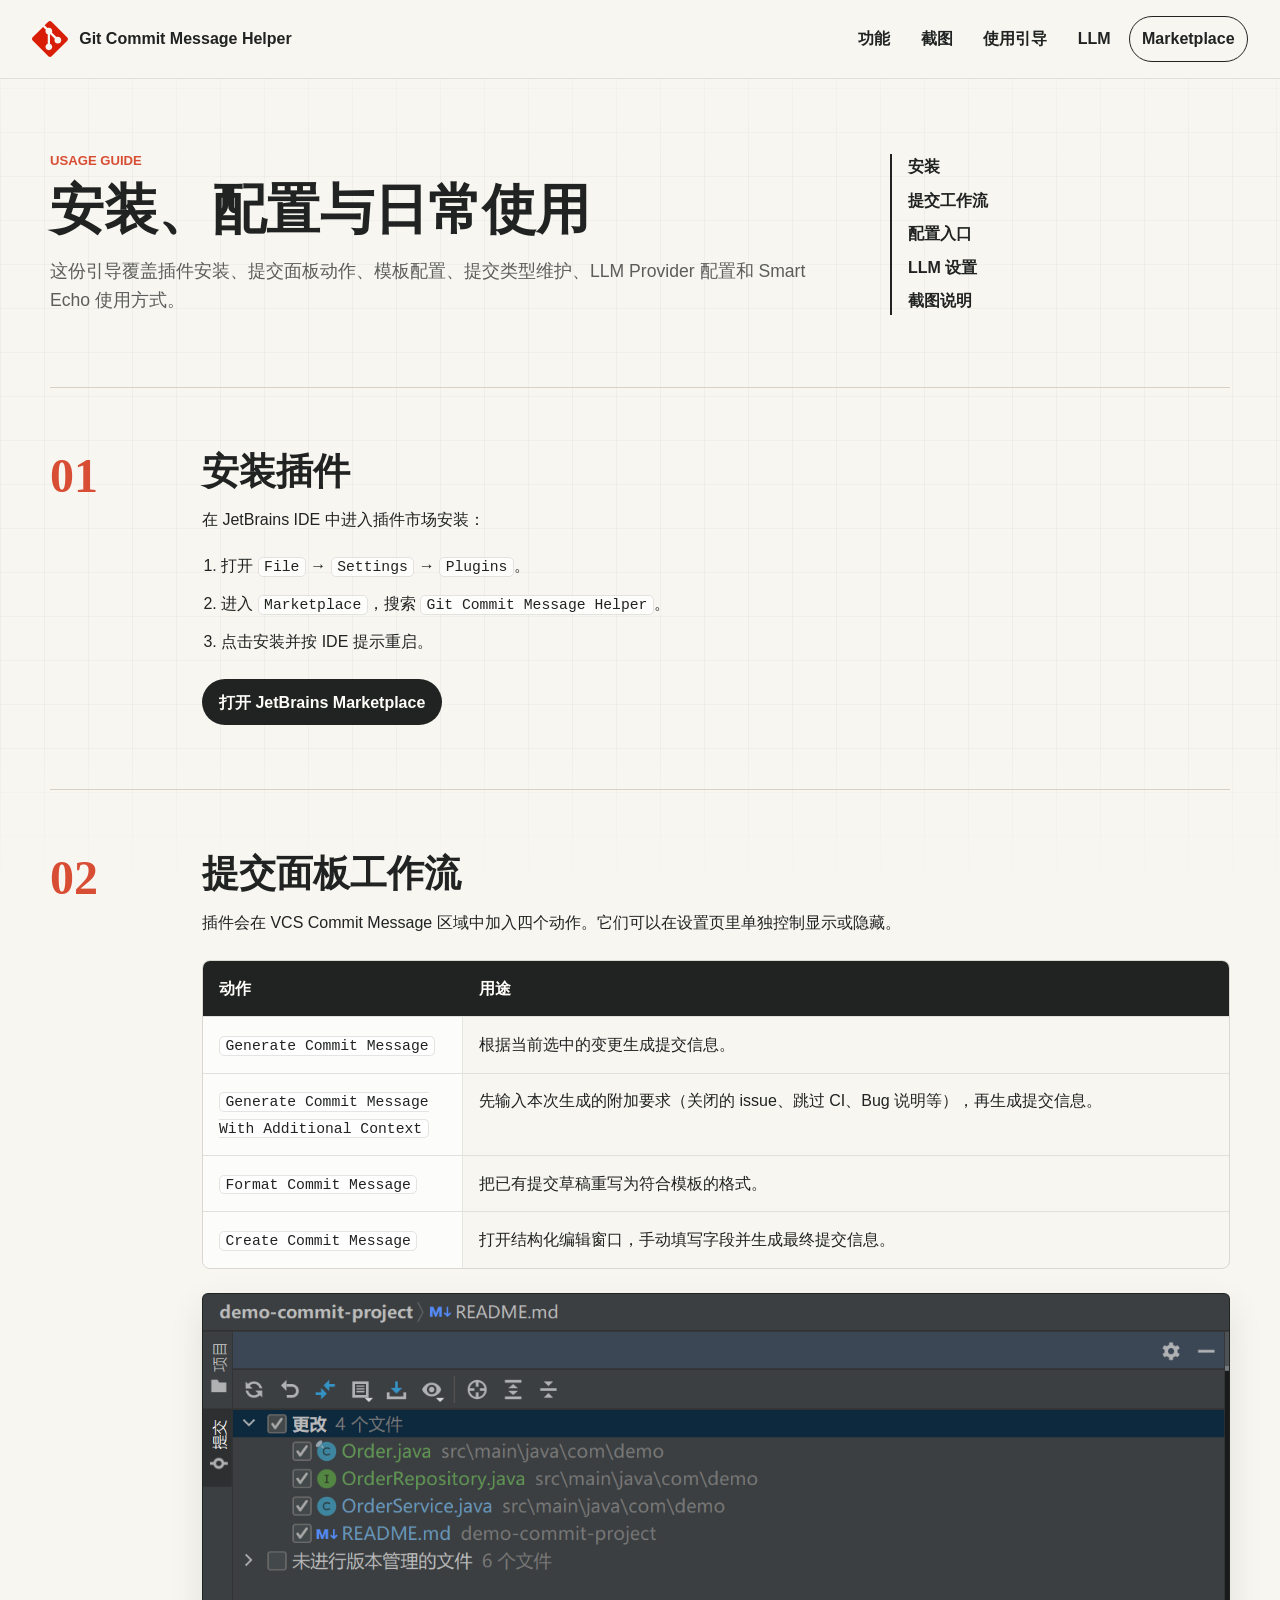
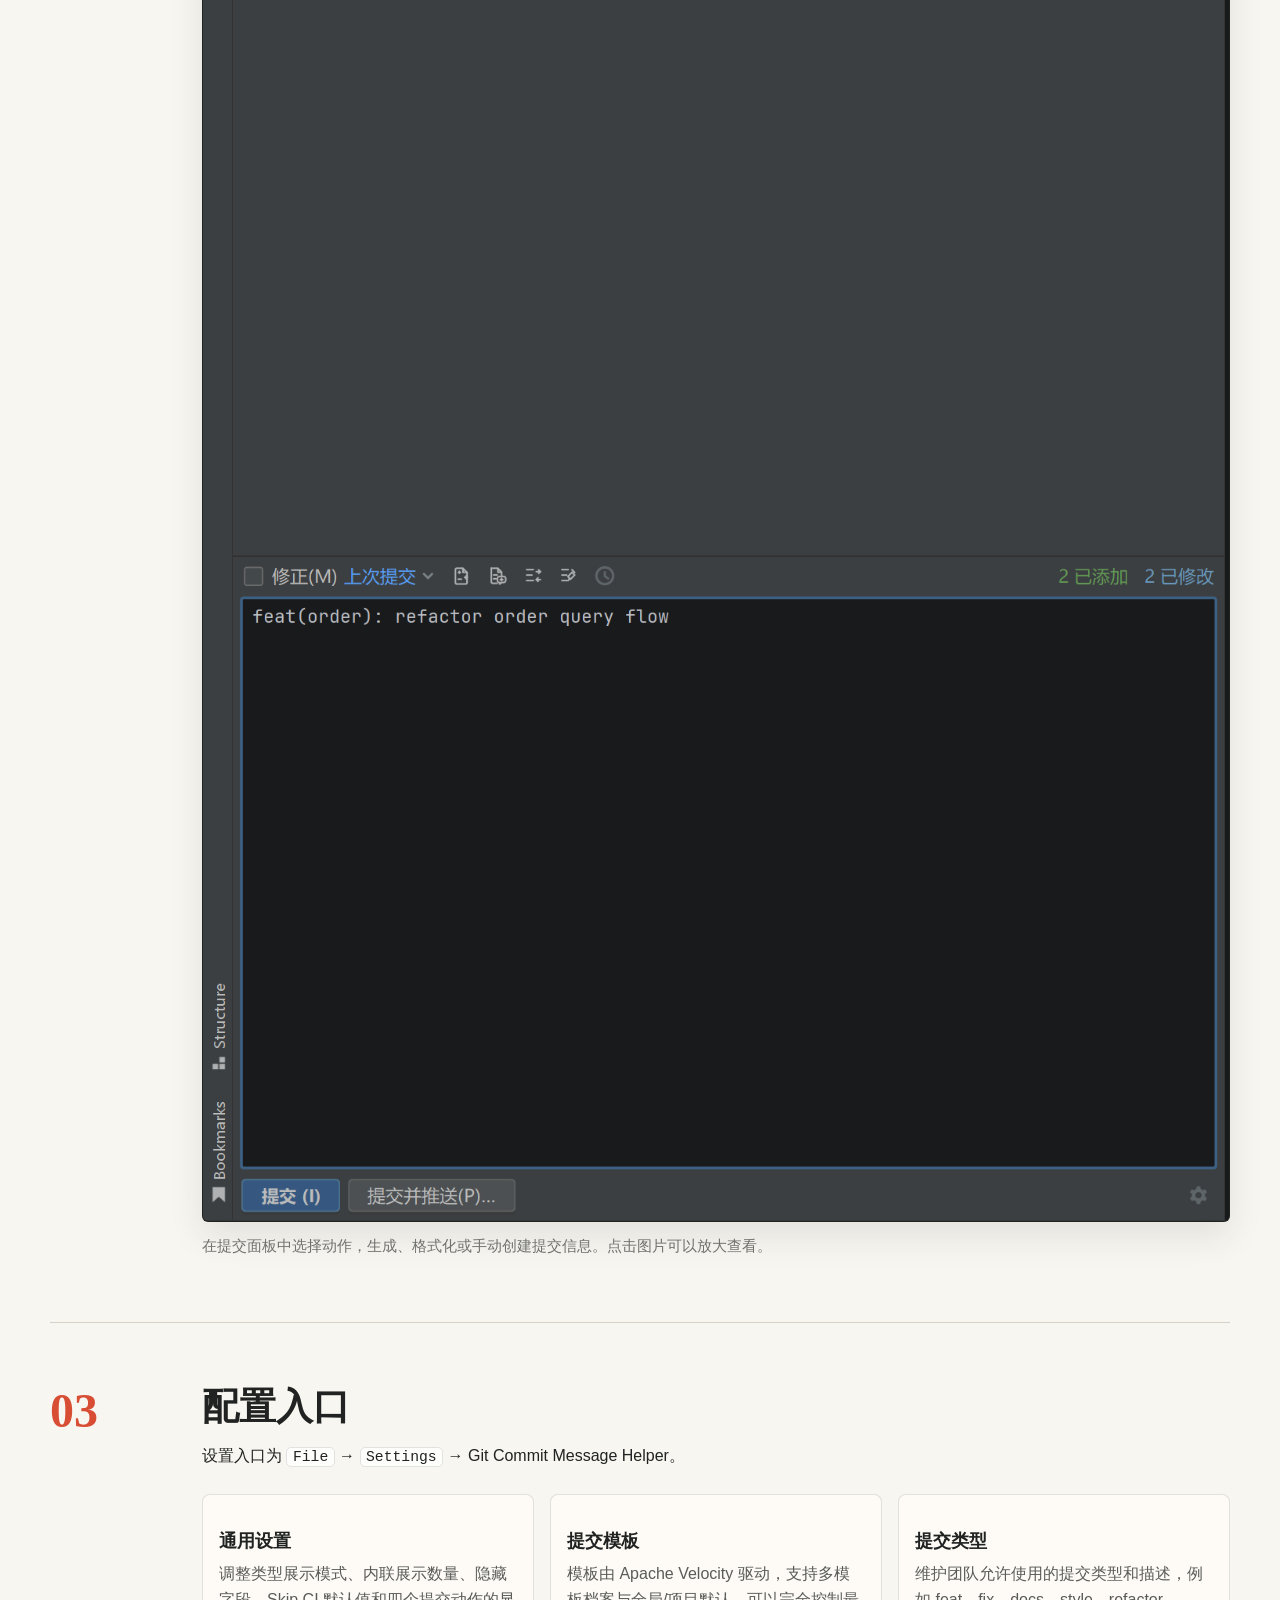
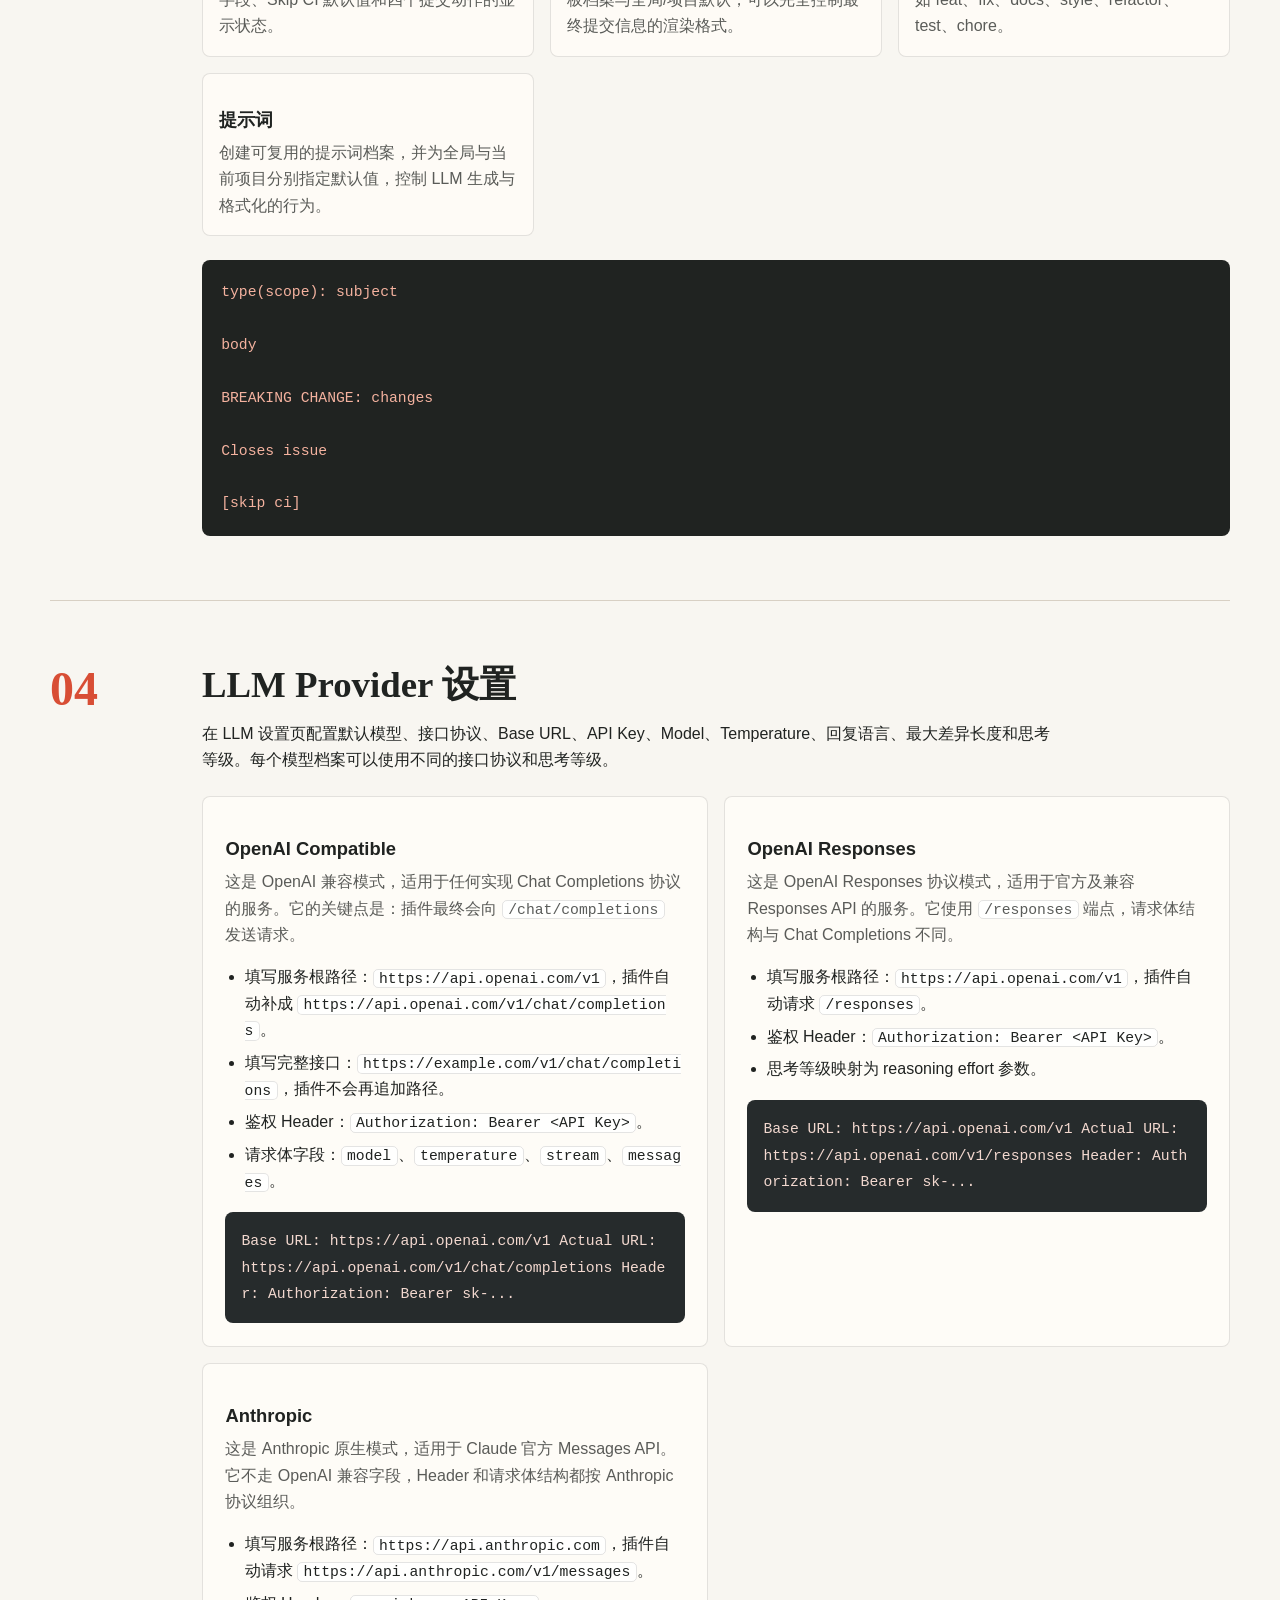
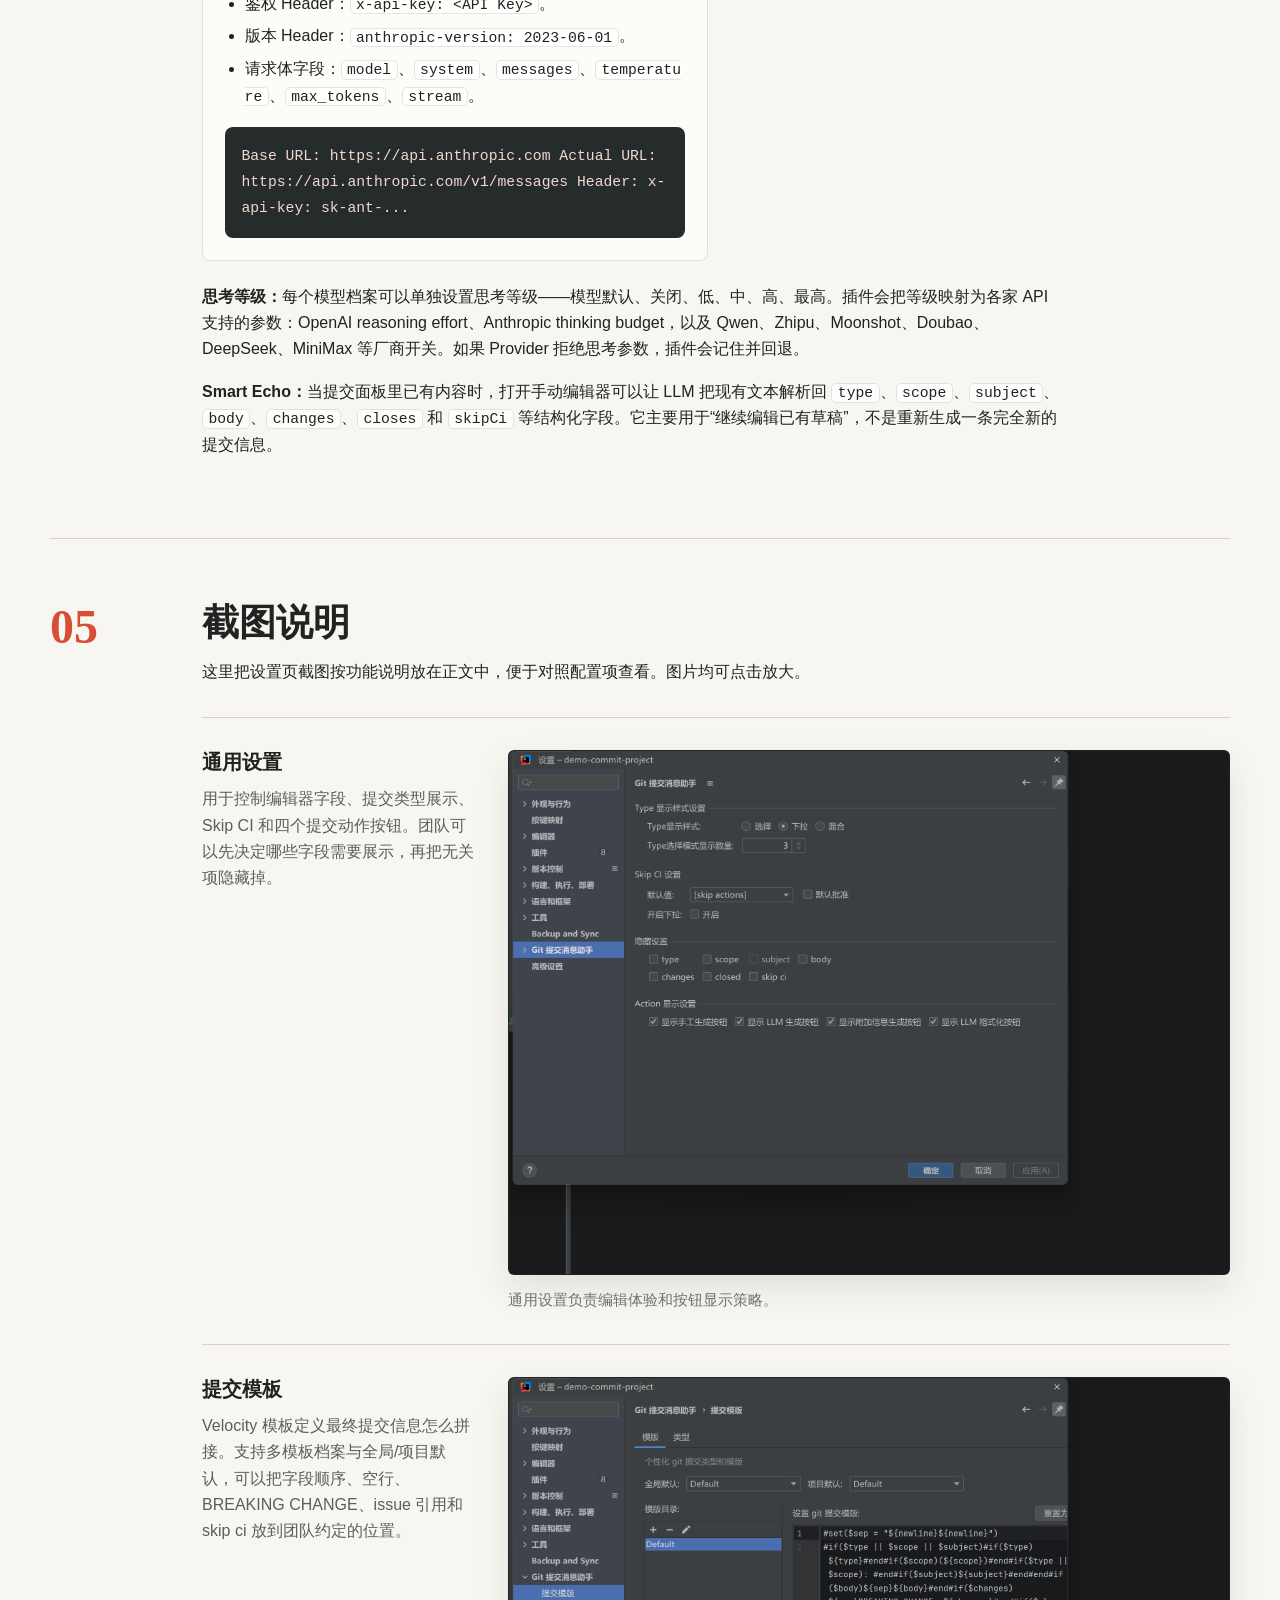
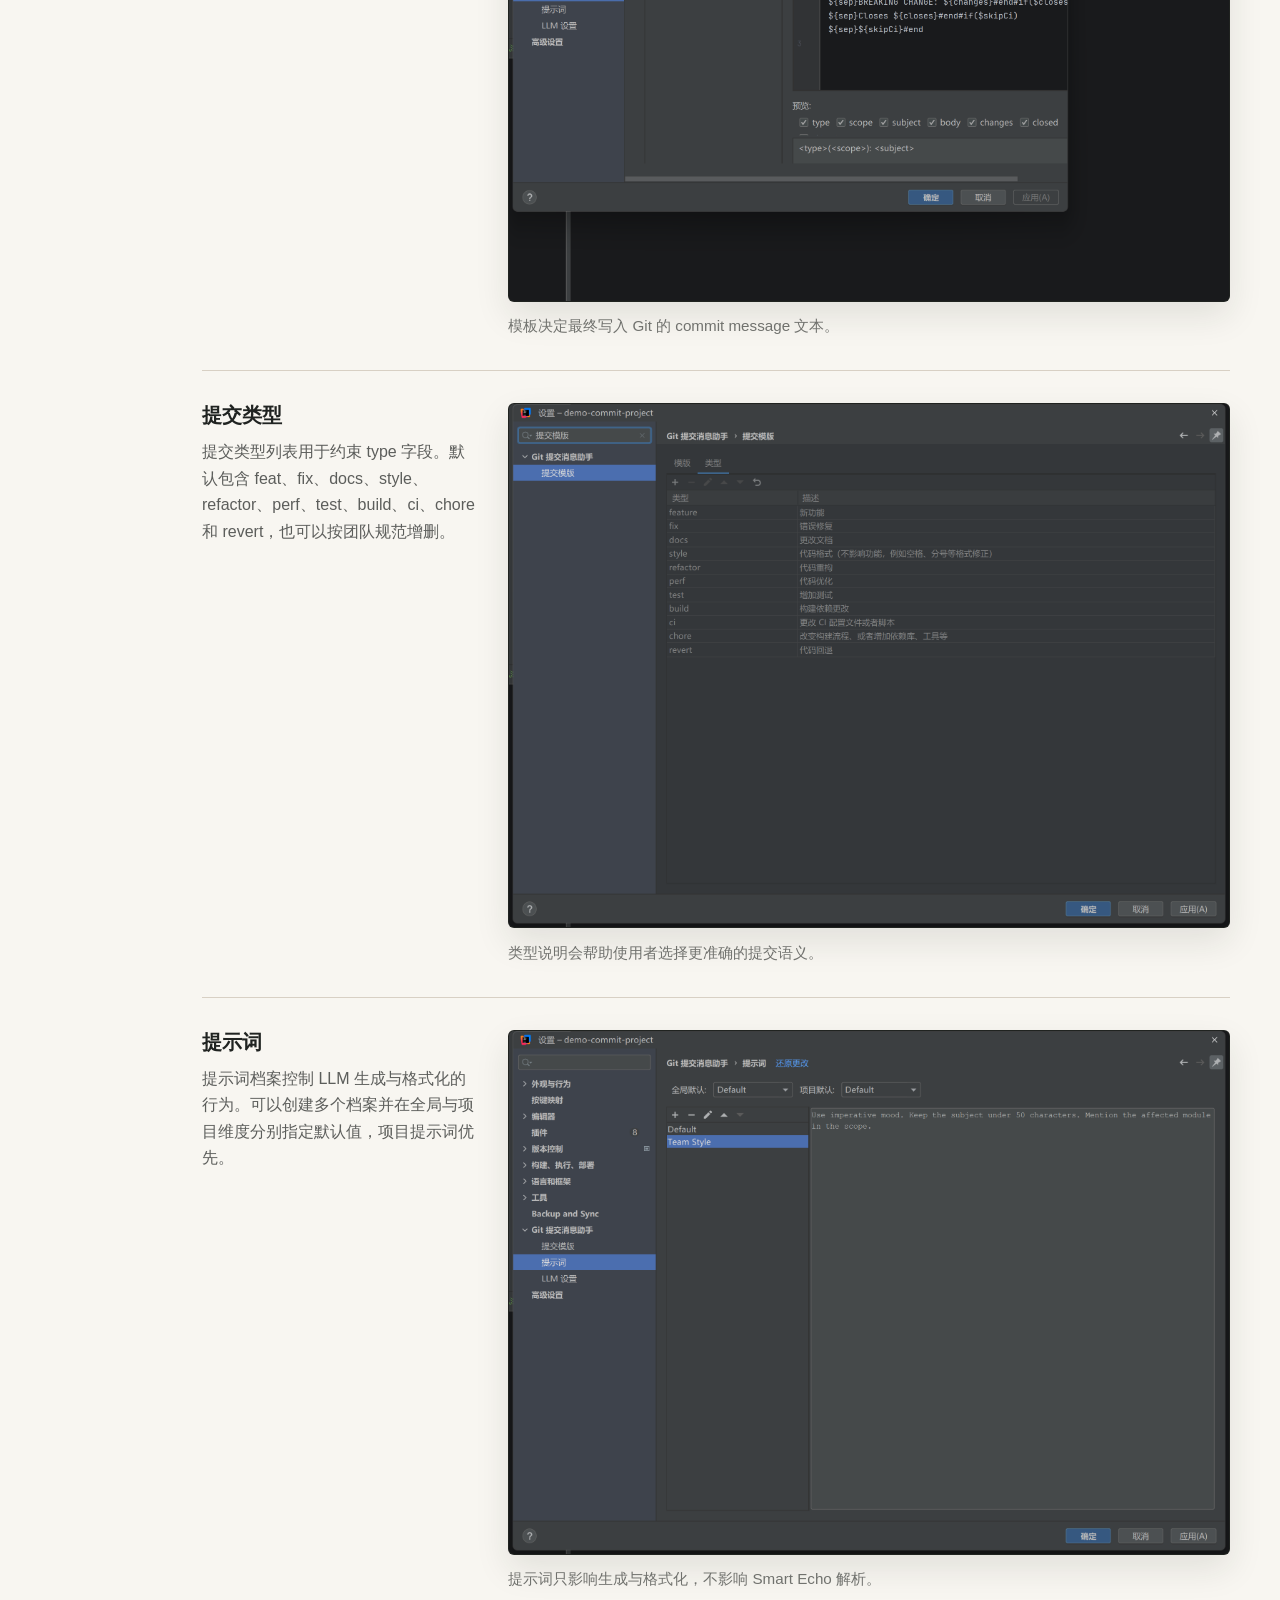
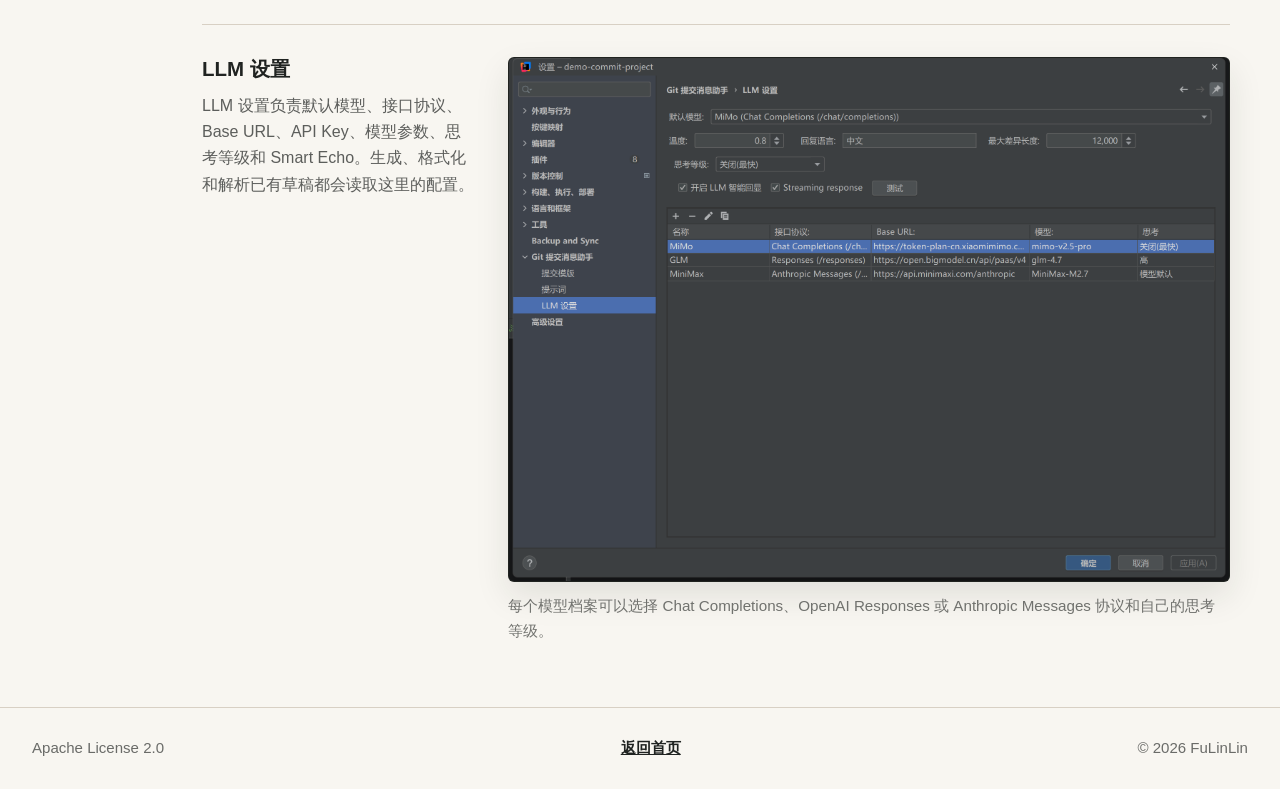
==== commit 70a68acb: "docs: 更新截图至 v1.6.5 并补充三种 LLM 协议说明" ====
--- a/usage.html
+++ b/usage.html
@@ -69,7 +69,7 @@
       <div class="guide-section__label">02</div>
       <div class="guide-section__content">
         <h2 id="workflow-guide-title">提交面板工作流</h2>
-        <p>插件会在 VCS Commit Message 区域中加入三个动作。它们可以在设置页里单独控制显示或隐藏。</p>
+        <p>插件会在 VCS Commit Message 区域中加入四个动作。它们可以在设置页里单独控制显示或隐藏。</p>
         <div class="action-table" role="table" aria-label="提交面板动作">
           <div role="row">
             <span role="columnheader">动作</span>
@@ -80,6 +80,10 @@
             <span role="cell">根据当前选中的变更生成提交信息。</span>
           </div>
           <div role="row">
+            <span role="cell"><code>Generate Commit Message With Additional Context</code></span>
+            <span role="cell">先输入本次生成的附加要求（关闭的 issue、跳过 CI、Bug 说明等），再生成提交信息。</span>
+          </div>
+          <div role="row">
             <span role="cell"><code>Format Commit Message</code></span>
             <span role="cell">把已有提交草稿重写为符合模板的格式。</span>
           </div>
@@ -89,8 +93,8 @@
           </div>
         </div>
         <figure class="article-figure guide-shot">
-          <button class="image-preview" type="button" data-preview="assets/screenshots/operation.gif" data-title="提交面板工作流">
-            <img src="assets/screenshots/operation.gif" alt="在 IntelliJ 提交面板中使用 Git Commit Message Helper 的操作演示">
+          <button class="image-preview" type="button" data-preview="assets/screenshots/commit-panel.png" data-title="提交面板工作流">
+            <img src="assets/screenshots/commit-panel.png" alt="在 IntelliJ 提交面板中使用 Git Commit Message Helper 的四个动作">
           </button>
           <figcaption>在提交面板中选择动作，生成、格式化或手动创建提交信息。点击图片可以放大查看。</figcaption>
         </figure>
@@ -105,16 +109,20 @@
         <div class="settings-grid">
           <article>
             <h3>通用设置</h3>
-            <p>调整类型展示模式、内联展示数量、隐藏字段、Skip CI 默认值和三个提交动作的显示状态。</p>
+            <p>调整类型展示模式、内联展示数量、隐藏字段、Skip CI 默认值和四个提交动作的显示状态。</p>
           </article>
           <article>
             <h3>提交模板</h3>
-            <p>模板由 Apache Velocity 驱动，可以完全控制最终提交信息的渲染格式。</p>
+            <p>模板由 Apache Velocity 驱动，支持多模板档案与全局/项目默认，可以完全控制最终提交信息的渲染格式。</p>
           </article>
           <article>
             <h3>提交类型</h3>
             <p>维护团队允许使用的提交类型和描述，例如 feat、fix、docs、style、refactor、test、chore。</p>
           </article>
+          <article>
+            <h3>提示词</h3>
+            <p>创建可复用的提示词档案，并为全局与当前项目分别指定默认值，控制 LLM 生成与格式化的行为。</p>
+          </article>
         </div>
         <pre class="template-sample"><code>type(scope): subject
 
@@ -132,7 +140,7 @@
       <div class="guide-section__label">04</div>
       <div class="guide-section__content">
         <h2 id="llm-setup-title">LLM Provider 设置</h2>
-        <p>在 LLM 设置页配置 Provider、Base URL、API Key、Model、Temperature、Response Language 和 Smart Echo。</p>
+        <p>在 LLM 设置页配置默认模型、接口协议、Base URL、API Key、Model、Temperature、回复语言、最大差异长度和思考等级。每个模型档案可以使用不同的接口协议和思考等级。</p>
         <div class="compat-stack provider-grid--guide">
           <article class="provider">
             <h3>OpenAI Compatible</h3>
@@ -148,6 +156,18 @@
 Header: Authorization: Bearer sk-...</code></pre>
           </article>
           <article class="provider">
+            <h3>OpenAI Responses</h3>
+            <p>这是 OpenAI Responses 协议模式，适用于官方及兼容 Responses API 的服务。它使用 <code>/responses</code> 端点，请求体结构与 Chat Completions 不同。</p>
+            <ul>
+              <li>填写服务根路径：<code>https://api.openai.com/v1</code>，插件自动请求 <code>/responses</code>。</li>
+              <li>鉴权 Header：<code>Authorization: Bearer &lt;API Key&gt;</code>。</li>
+              <li>思考等级映射为 reasoning effort 参数。</li>
+            </ul>
+            <pre class="endpoint-sample"><code>Base URL: https://api.openai.com/v1
+Actual URL: https://api.openai.com/v1/responses
+Header: Authorization: Bearer sk-...</code></pre>
+          </article>
+          <article class="provider">
             <h3>Anthropic</h3>
             <p>这是 Anthropic 原生模式，适用于 Claude 官方 Messages API。它不走 OpenAI 兼容字段，Header 和请求体结构都按 Anthropic 协议组织。</p>
             <ul>
@@ -161,6 +181,7 @@
 Header: x-api-key: sk-ant-...</code></pre>
           </article>
         </div>
+        <p><strong>思考等级：</strong>每个模型档案可以单独设置思考等级——模型默认、关闭、低、中、高、最高。插件会把等级映射为各家 API 支持的参数：OpenAI reasoning effort、Anthropic thinking budget，以及 Qwen、Zhipu、Moonshot、Doubao、DeepSeek、MiniMax 等厂商开关。如果 Provider 拒绝思考参数，插件会记住并回退。</p>
         <p><strong>Smart Echo：</strong>当提交面板里已有内容时，打开手动编辑器可以让 LLM 把现有文本解析回 <code>type</code>、<code>scope</code>、<code>subject</code>、<code>body</code>、<code>changes</code>、<code>closes</code> 和 <code>skipCi</code> 等结构化字段。它主要用于“继续编辑已有草稿”，不是重新生成一条完全新的提交信息。</p>
       </div>
     </section>
@@ -174,11 +195,11 @@
         <section class="article-block article-block--compact">
           <div class="article-copy">
             <h3>通用设置</h3>
-            <p>用于控制编辑器字段、提交动作按钮和 Skip CI。团队可以先决定哪些字段需要展示，再把无关项隐藏掉。</p>
-          </div>
-          <figure class="article-figure">
-            <button class="image-preview" type="button" data-preview="assets/screenshots/settings-0.png" data-title="通用设置">
-              <img src="assets/screenshots/settings-0.png" alt="通用设置截图">
+            <p>用于控制编辑器字段、提交类型展示、Skip CI 和四个提交动作按钮。团队可以先决定哪些字段需要展示，再把无关项隐藏掉。</p>
+          </div>
+          <figure class="article-figure">
+            <button class="image-preview" type="button" data-preview="assets/screenshots/settings-general.png" data-title="通用设置">
+              <img src="assets/screenshots/settings-general.png" alt="通用设置截图">
             </button>
             <figcaption>通用设置负责编辑体验和按钮显示策略。</figcaption>
           </figure>
@@ -187,11 +208,11 @@
         <section class="article-block article-block--compact">
           <div class="article-copy">
             <h3>提交模板</h3>
-            <p>Velocity 模板定义最终提交信息怎么拼接。你可以把字段顺序、空行、BREAKING CHANGE、issue 引用和 skip ci 放到团队约定的位置。</p>
-          </div>
-          <figure class="article-figure">
-            <button class="image-preview" type="button" data-preview="assets/screenshots/settings-1.png" data-title="提交模板">
-              <img src="assets/screenshots/settings-1.png" alt="提交模板设置截图">
+            <p>Velocity 模板定义最终提交信息怎么拼接。支持多模板档案与全局/项目默认，可以把字段顺序、空行、BREAKING CHANGE、issue 引用和 skip ci 放到团队约定的位置。</p>
+          </div>
+          <figure class="article-figure">
+            <button class="image-preview" type="button" data-preview="assets/screenshots/settings-template.png" data-title="提交模板">
+              <img src="assets/screenshots/settings-template.png" alt="提交模板设置截图">
             </button>
             <figcaption>模板决定最终写入 Git 的 commit message 文本。</figcaption>
           </figure>
@@ -203,8 +224,8 @@
             <p>提交类型列表用于约束 type 字段。默认包含 feat、fix、docs、style、refactor、perf、test、build、ci、chore 和 revert，也可以按团队规范增删。</p>
           </div>
           <figure class="article-figure">
-            <button class="image-preview" type="button" data-preview="assets/screenshots/settings-2.png" data-title="提交类型">
-              <img src="assets/screenshots/settings-2.png" alt="提交类型设置截图">
+            <button class="image-preview" type="button" data-preview="assets/screenshots/settings-types.png" data-title="提交类型">
+              <img src="assets/screenshots/settings-types.png" alt="提交类型设置截图">
             </button>
             <figcaption>类型说明会帮助使用者选择更准确的提交语义。</figcaption>
           </figure>
@@ -212,14 +233,27 @@
 
         <section class="article-block article-block--compact">
           <div class="article-copy">
+            <h3>提示词</h3>
+            <p>提示词档案控制 LLM 生成与格式化的行为。可以创建多个档案并在全局与项目维度分别指定默认值，项目提示词优先。</p>
+          </div>
+          <figure class="article-figure">
+            <button class="image-preview" type="button" data-preview="assets/screenshots/settings-prompt.png" data-title="提示词">
+              <img src="assets/screenshots/settings-prompt.png" alt="提示词设置截图">
+            </button>
+            <figcaption>提示词只影响生成与格式化，不影响 Smart Echo 解析。</figcaption>
+          </figure>
+        </section>
+
+        <section class="article-block article-block--compact">
+          <div class="article-copy">
             <h3>LLM 设置</h3>
-            <p>LLM 设置负责 Provider、接口地址、API Key、模型参数和 Smart Echo。生成、格式化和解析已有草稿都会读取这里的配置。</p>
-          </div>
-          <figure class="article-figure">
-            <button class="image-preview" type="button" data-preview="assets/screenshots/settings-3.png" data-title="LLM 设置">
-              <img src="assets/screenshots/settings-3.png" alt="LLM 设置截图">
-            </button>
-            <figcaption>选择 Provider 后，再按对应协议填写 Base URL 和鉴权信息。</figcaption>
+            <p>LLM 设置负责默认模型、接口协议、Base URL、API Key、模型参数、思考等级和 Smart Echo。生成、格式化和解析已有草稿都会读取这里的配置。</p>
+          </div>
+          <figure class="article-figure">
+            <button class="image-preview" type="button" data-preview="assets/screenshots/settings-llm.png" data-title="LLM 设置">
+              <img src="assets/screenshots/settings-llm.png" alt="LLM 设置截图">
+            </button>
+            <figcaption>每个模型档案可以选择 Chat Completions、OpenAI Responses 或 Anthropic Messages 协议和自己的思考等级。</figcaption>
           </figure>
         </section>
       </div>
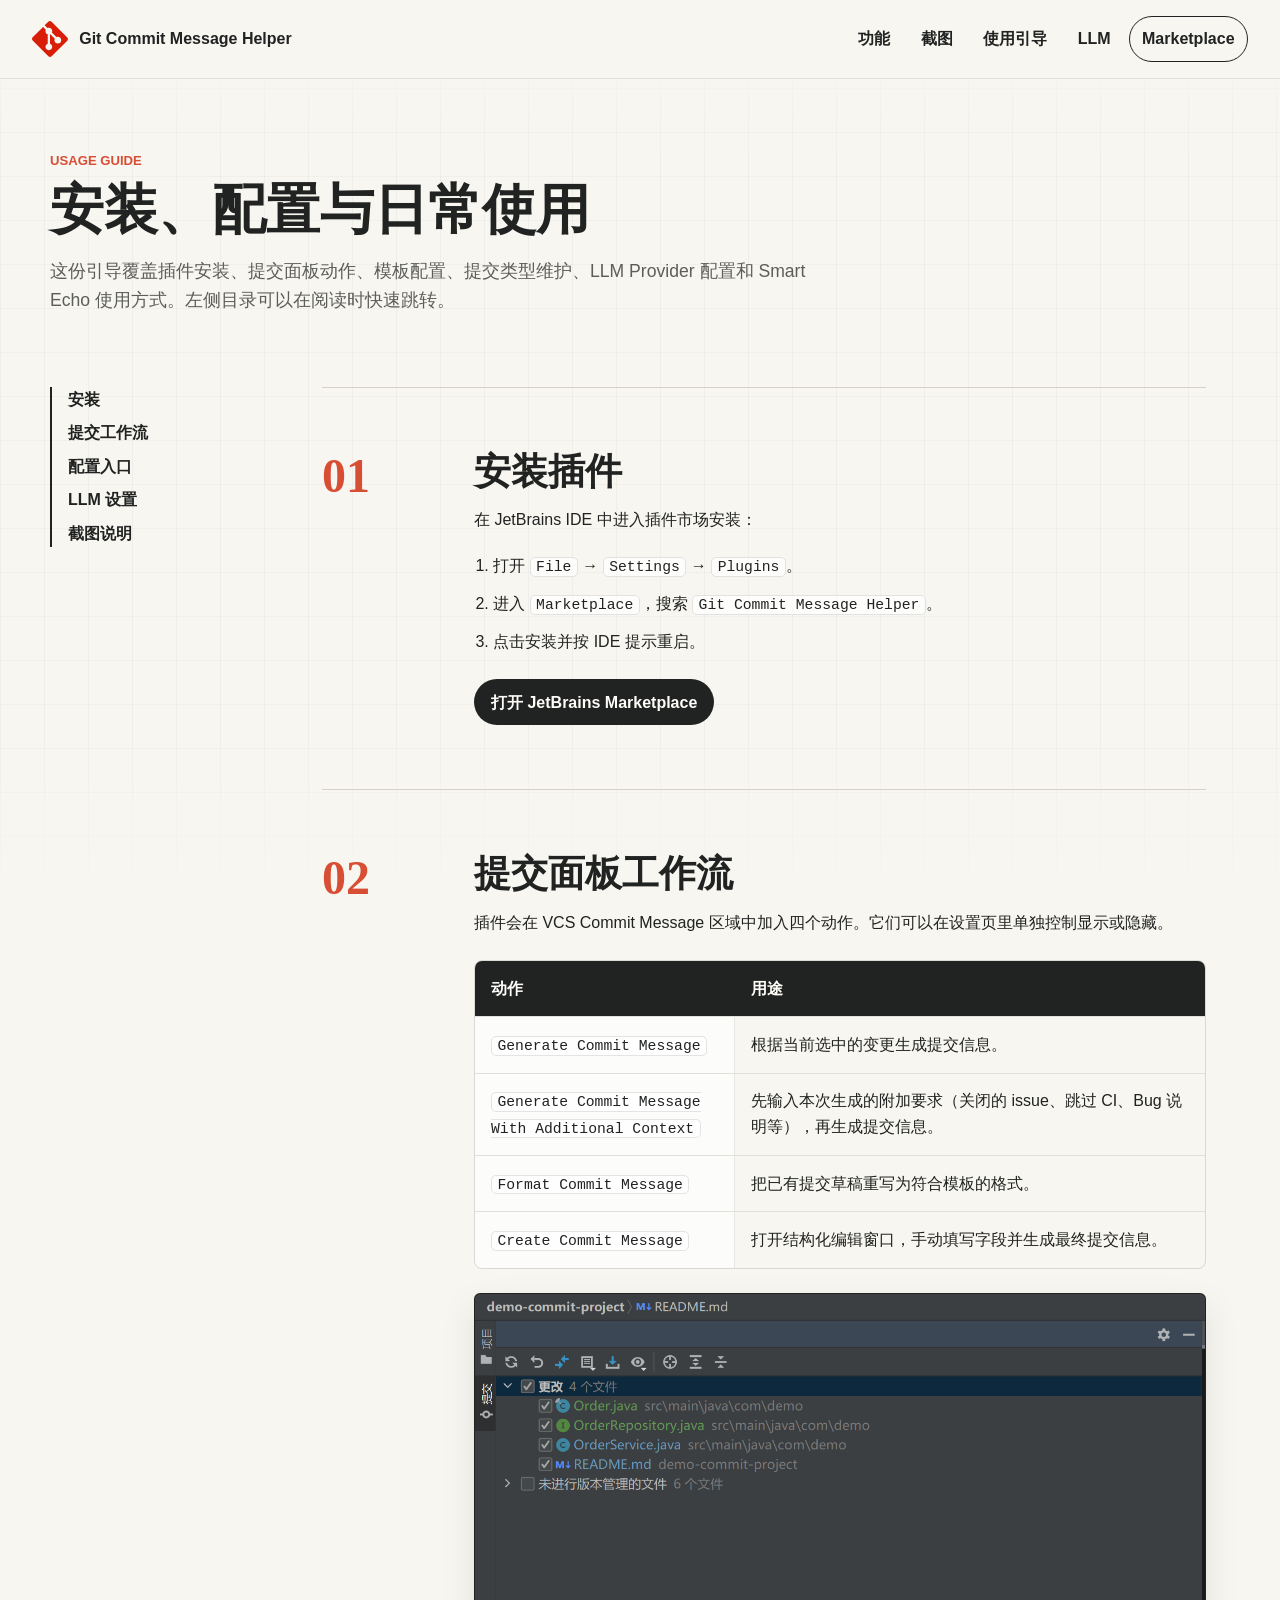
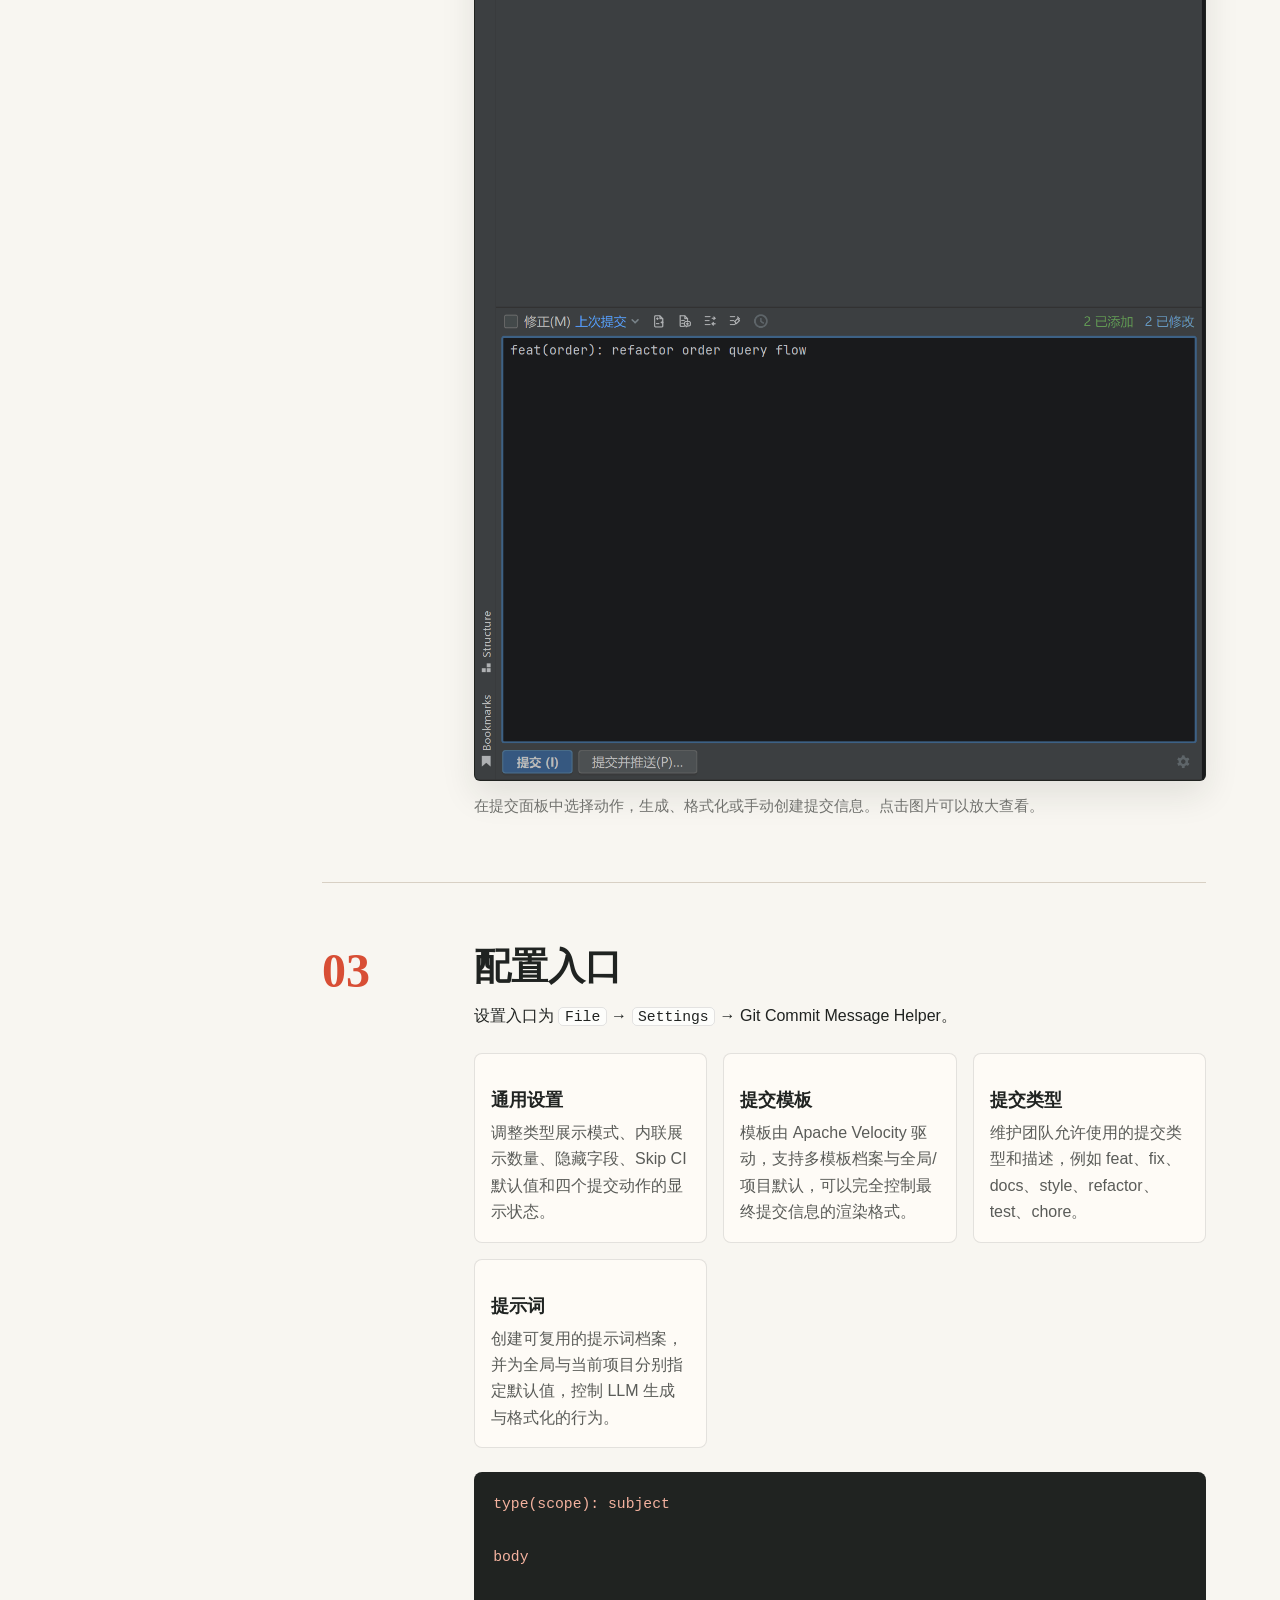
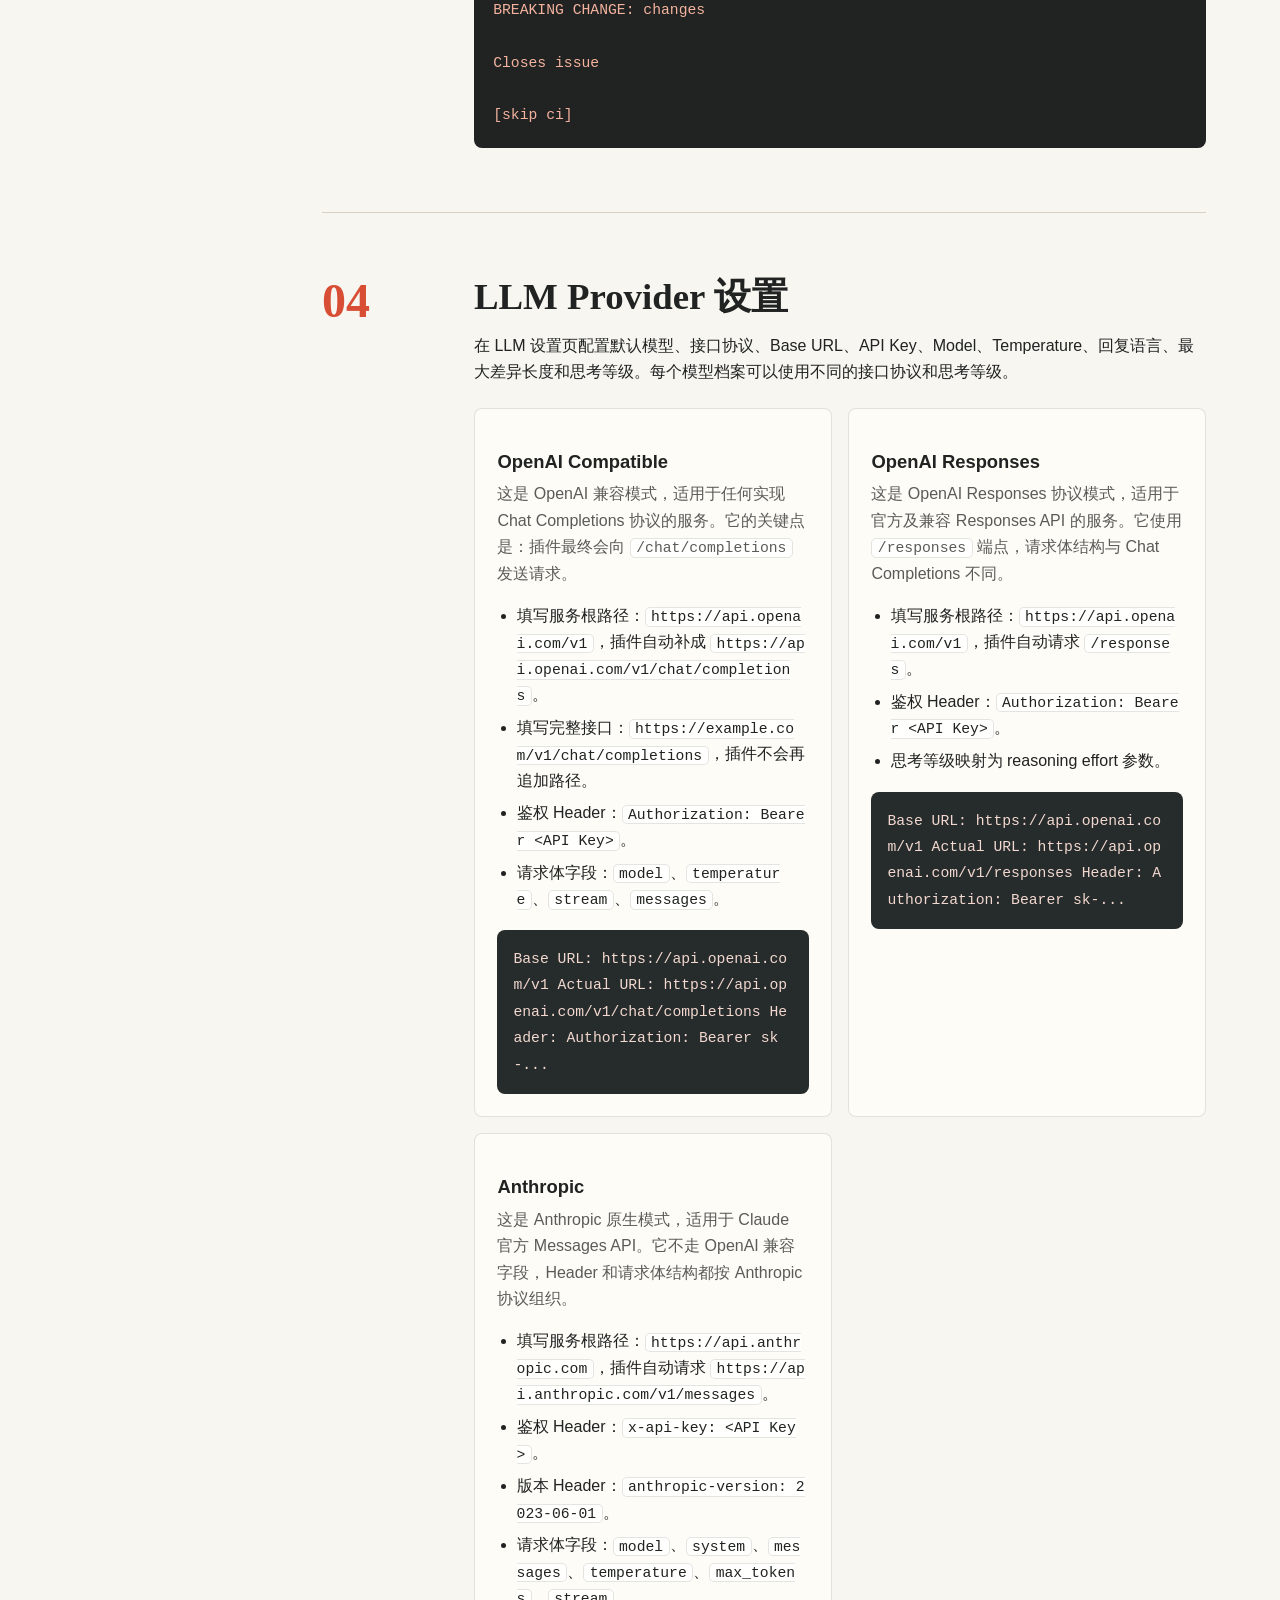
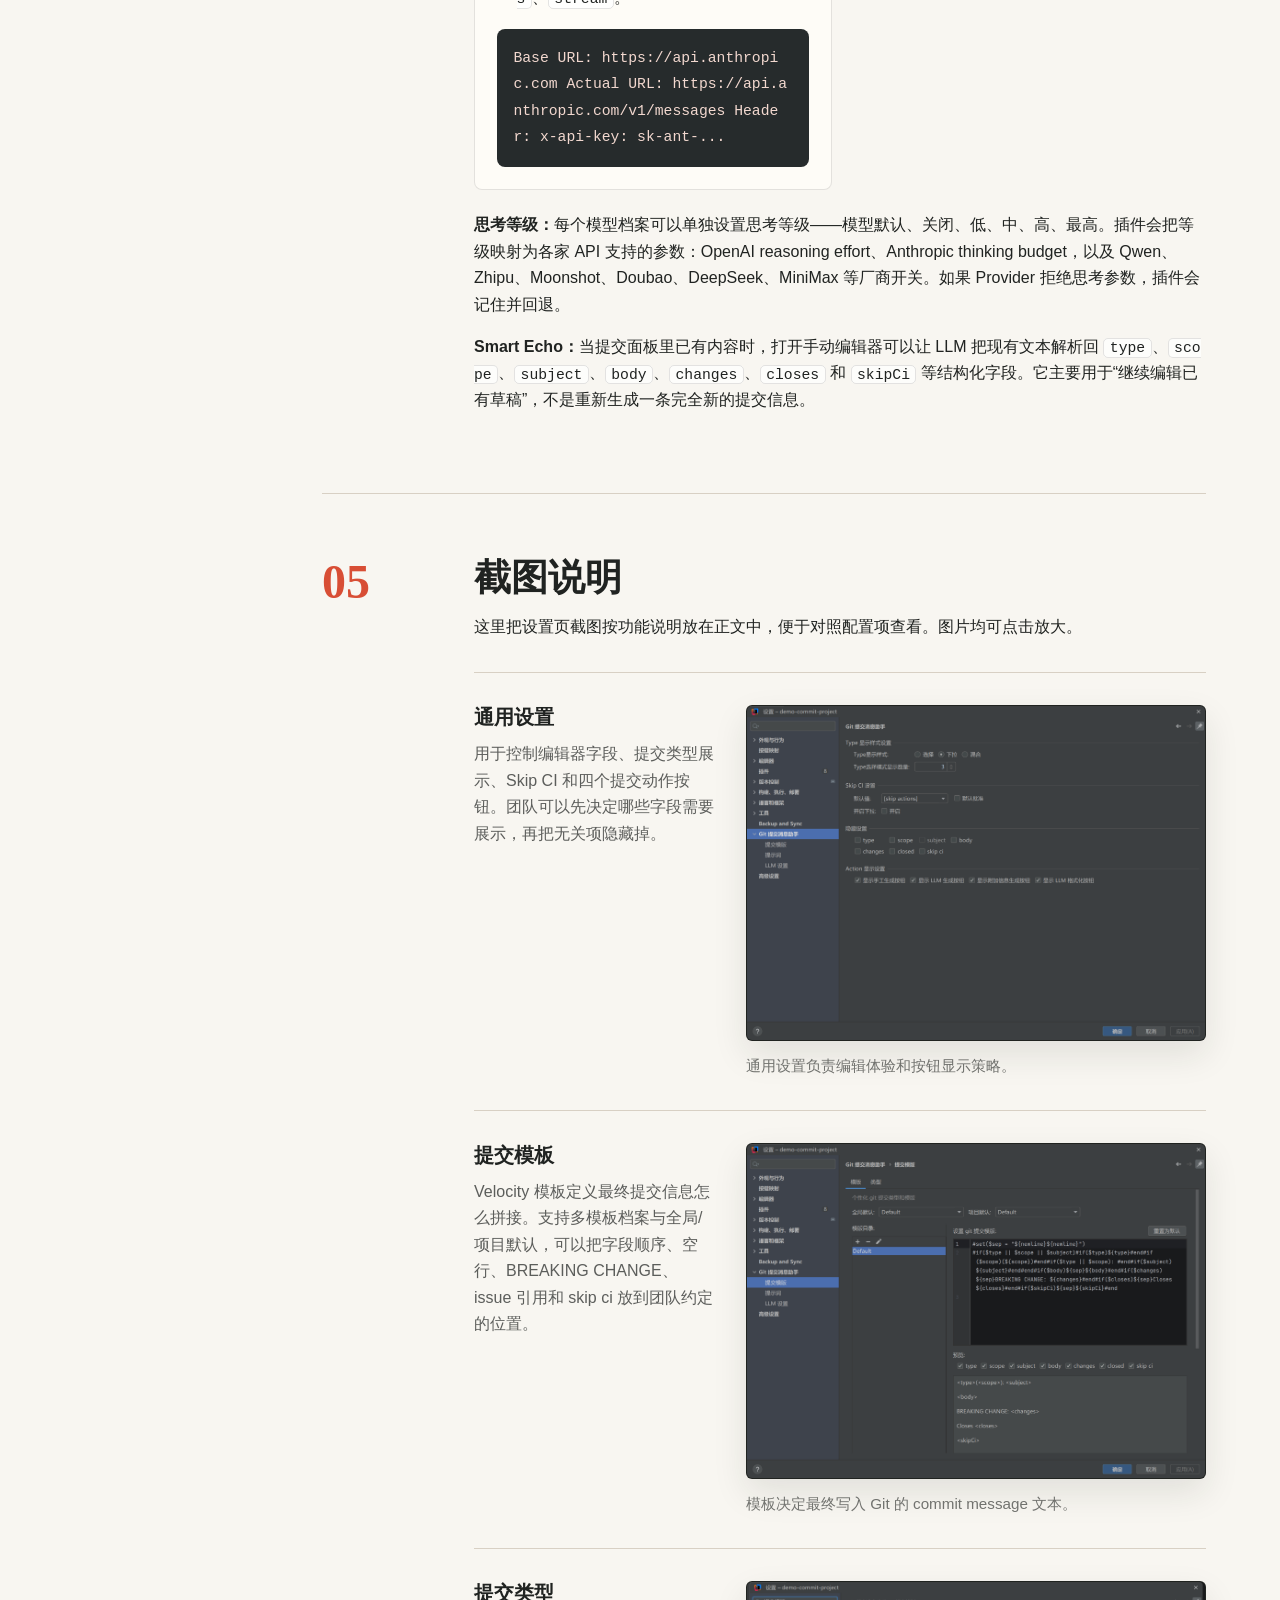
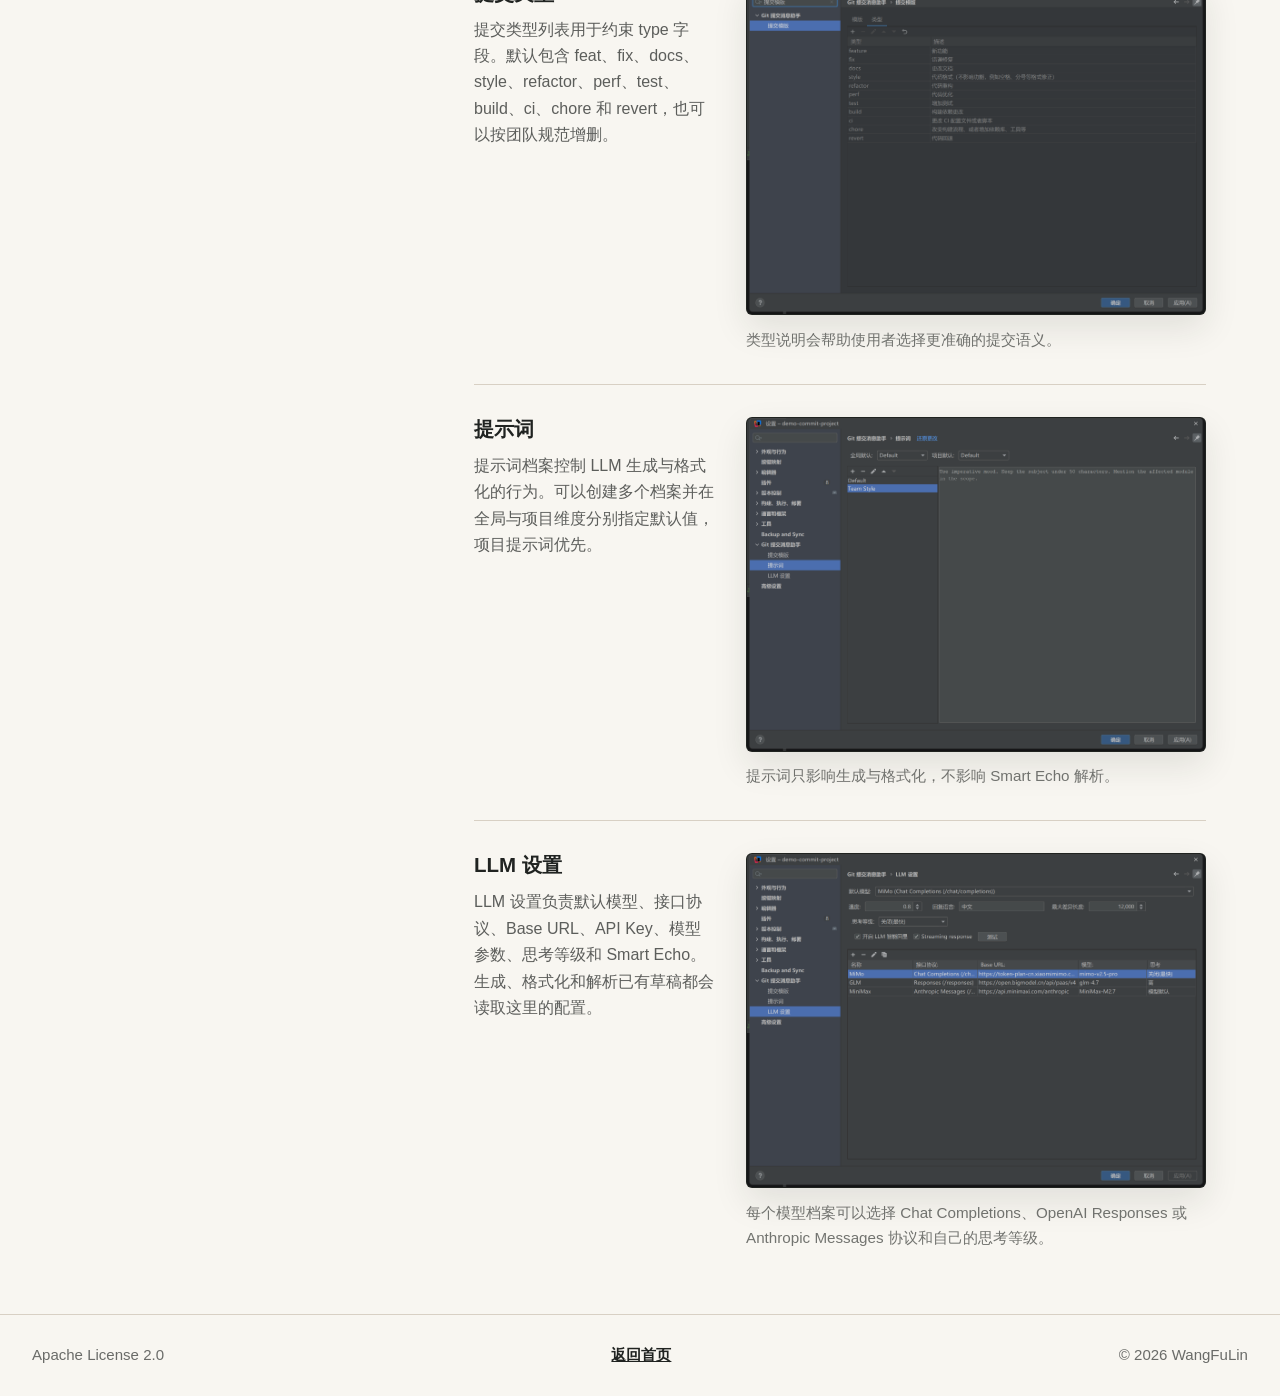
==== commit c5278d7f: "docs: 使用引导页增加左侧悬浮目录，精简首页引导区块" ====
--- a/usage.html
+++ b/usage.html
@@ -10,7 +10,7 @@
   <link rel="canonical" href="https://commit.wangfulin.com/usage.html">
   <link rel="icon" href="assets/brand/pluginIcon.svg" type="image/svg+xml">
   <link rel="apple-touch-icon" href="assets/brand/icon.png">
-  <link rel="stylesheet" href="styles.css">
+  <link rel="stylesheet" href="styles.css?v=20261007">
 </head>
 <body>
   <a class="skip-link" href="#main">跳到主要内容</a>
@@ -36,21 +36,24 @@
   </header>
 
   <main id="main">
-    <section class="guide-hero" aria-labelledby="guide-page-title">
+    <section class="guide-hero guide-hero--single" aria-labelledby="guide-page-title">
       <div class="guide-hero__copy">
         <p class="eyebrow">Usage guide</p>
         <h1 id="guide-page-title">安装、配置与日常使用</h1>
-        <p>这份引导覆盖插件安装、提交面板动作、模板配置、提交类型维护、LLM Provider 配置和 Smart Echo 使用方式。</p>
-      </div>
-      <nav class="guide-toc" aria-label="使用引导目录">
+        <p>这份引导覆盖插件安装、提交面板动作、模板配置、提交类型维护、LLM Provider 配置和 Smart Echo 使用方式。左侧目录可以在阅读时快速跳转。</p>
+      </div>
+    </section>
+
+    <div class="guide-layout">
+      <aside class="guide-sidebar" aria-label="使用引导侧边目录">
         <a href="#install">安装</a>
         <a href="#workflow">提交工作流</a>
         <a href="#settings">配置入口</a>
         <a href="#llm-setup">LLM 设置</a>
         <a href="#screenshots">截图说明</a>
-      </nav>
-    </section>
-
+      </aside>
+
+      <div class="guide-main">
     <section class="guide-section" id="install" aria-labelledby="install-title">
       <div class="guide-section__label">01</div>
       <div class="guide-section__content">
@@ -258,12 +261,14 @@
         </section>
       </div>
     </section>
+      </div>
+    </div>
   </main>
 
   <footer class="site-footer">
     <span>Apache License 2.0</span>
     <span><a href="./">返回首页</a></span>
-    <span>© <span data-year></span> FuLinLin</span>
+    <span>© <span data-year></span> WangFuLin</span>
   </footer>
 
   <dialog class="preview-dialog" data-preview-dialog aria-label="截图预览">
--- a/styles.css
+++ b/styles.css
@@ -1413,3 +1413,53 @@
     animation-iteration-count: 1 !important;
   }
 }
+
+/* Usage guide: sticky sidebar navigation */
+.guide-layout {
+  display: grid;
+  grid-template-columns: 200px minmax(0, 1fr);
+  gap: 3rem;
+  align-items: start;
+  width: min(1180px, calc(100% - 48px));
+  margin: 0 auto;
+}
+
+.guide-sidebar {
+  position: sticky;
+  top: 96px;
+  display: grid;
+  gap: 0.45rem;
+  border-left: 2px solid var(--ink);
+  padding-left: 1rem;
+  font-weight: 820;
+}
+
+.guide-sidebar a {
+  text-decoration: none;
+}
+
+.guide-sidebar a:hover,
+.guide-sidebar a:focus-visible {
+  color: var(--blue);
+  outline: none;
+}
+
+.guide-hero--single {
+  grid-template-columns: minmax(0, 1fr);
+}
+
+.guide-brief {
+  max-width: 860px;
+  font-size: 1.05rem;
+  color: rgba(32, 35, 33, 0.78);
+}
+
+@media (max-width: 980px) {
+  .guide-layout {
+    grid-template-columns: minmax(0, 1fr);
+  }
+
+  .guide-sidebar {
+    display: none;
+  }
+}
